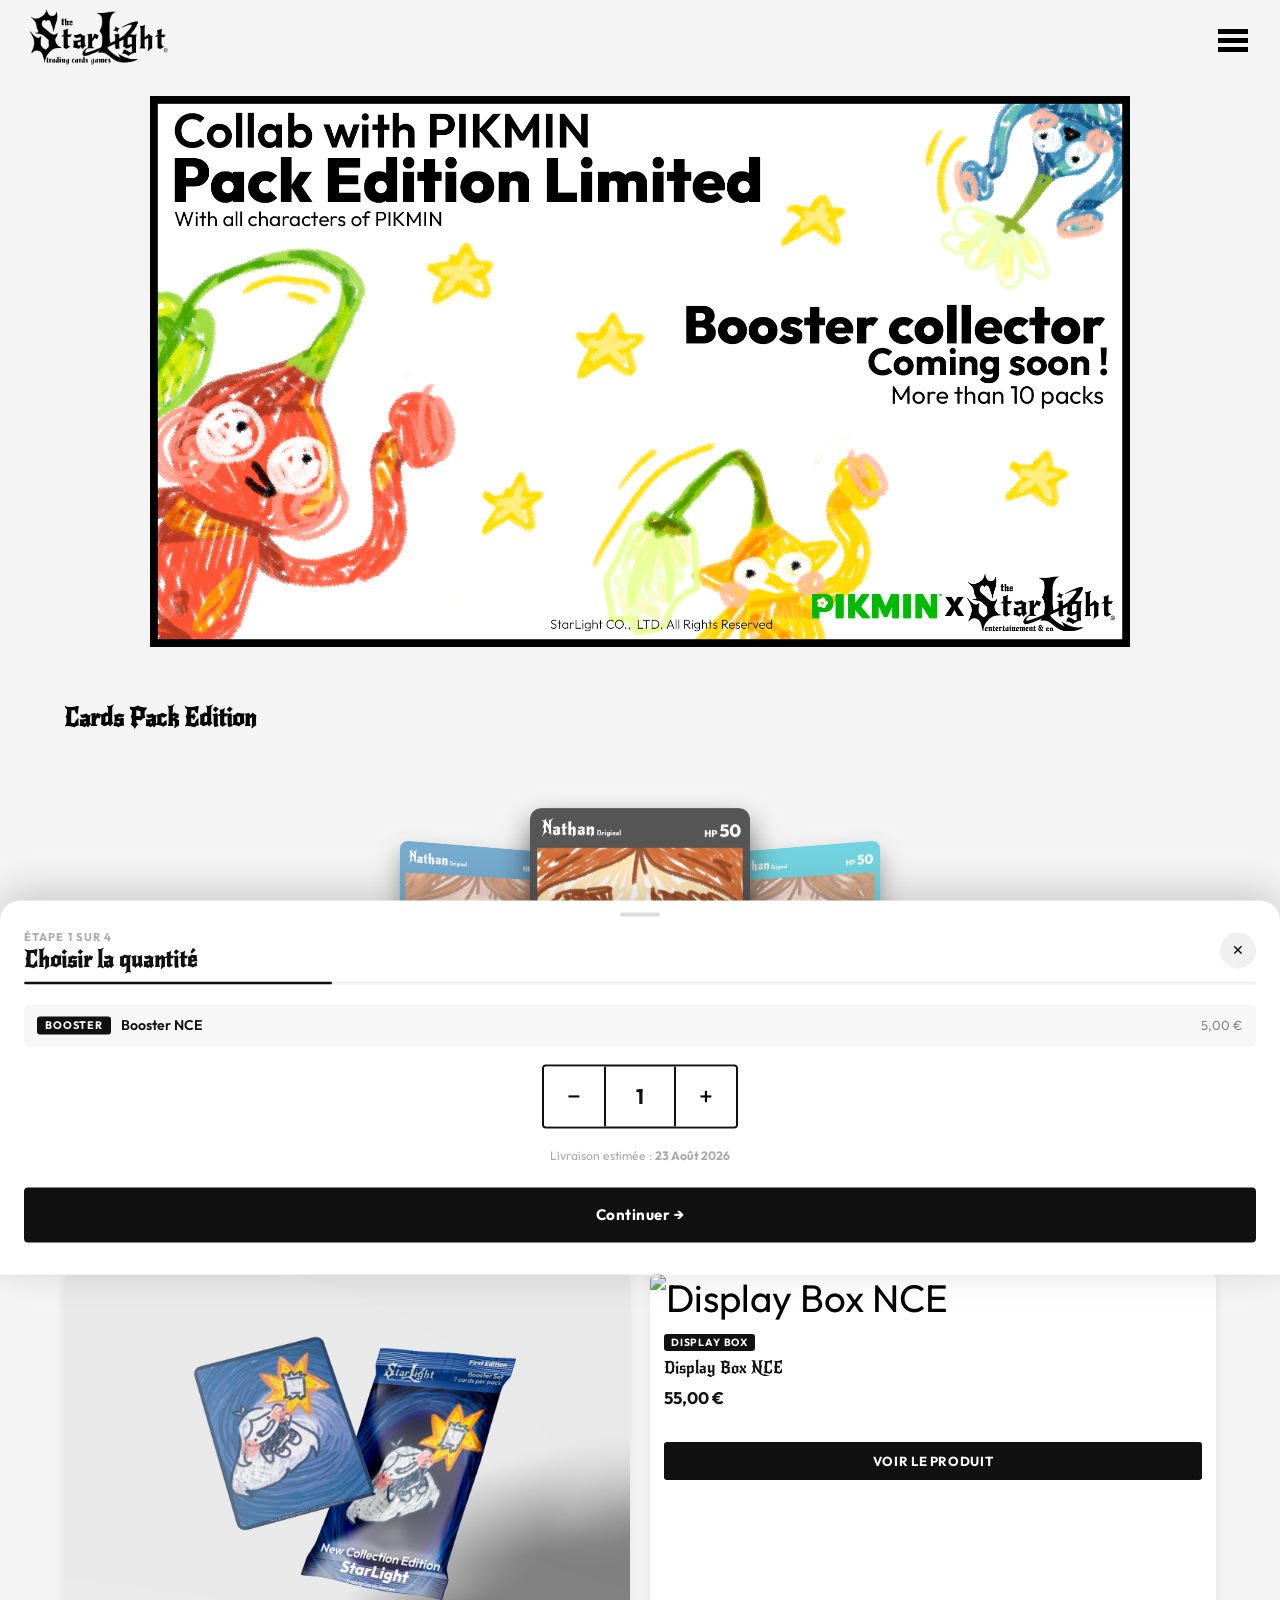
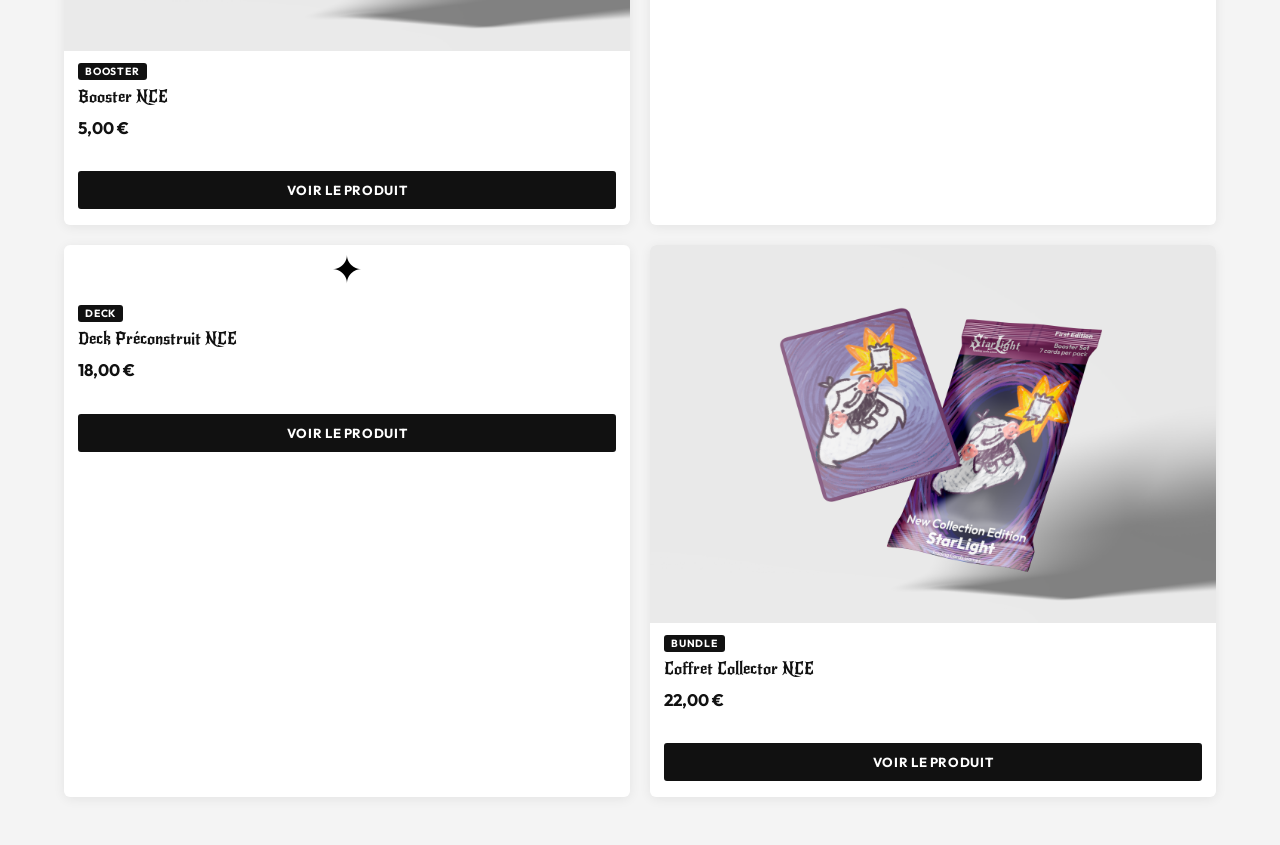
==== index.html @ 15edea46 "truc" ====
<!DOCTYPE html>
<html lang="fr">

<head>
	<meta charset="UTF-8">
	<meta name="viewport" content="width=device-width, initial-scale=1.0">
	<title>Cards Pack Edition</title>
	<link rel="stylesheet" href="index.css" />
	<script src="index.js" defer></script>
	<link rel="stylesheet" href="products.css" />


	<link rel="preconnect" href="https://fonts.googleapis.com">
	<link rel="preconnect" href="https://fonts.gstatic.com" crossorigin>
	<link href="https://fonts.googleapis.com/css2?family=New+Rocker&family=Outfit:wght@100..900&display=swap"
		rel="stylesheet">


</head>

<body>

	<header>

		<a href="index.html"><img class="logo" src="./img/star2.png" alt="StarLight logo" /></a>

		<div class="menu" id="menuBtn">
			<div></div>
			<div></div>
			<div></div>
		</div>

	</header>

	<!-- ========================= -->
	<!-- MENU OVERLAY -->
	<!-- ========================= -->

	<div class="menu-overlay" id="menuOverlay">
		<div class="menu-overlay-bg" id="menuOverlayBg"></div>
		<nav class="menu-nav">
			<ul>
				<li><a href="index.html">Accueil</a></li>
				<li><a href="products.html">Products</a></li>
				<li><a href="404.html">CardList</a></li>
			</ul>
		</nav>
	</div>


	<!-- ========================= -->
	<!-- CAROUSEL PUBLICITE -->
	<!-- ========================= -->

	<div class="ad-carousel-wrapper">
		<div class="ad-carousel">

			<div class="ad-track" id="adTrack">

				<div class="ad-slide">
					<img class="img_accueil" src="./img/PR-Vol-52.png" />
				</div>

				<div class="ad-slide">
					<img class="img_accueil" src="./img/PR-Vol-51.png" />
				</div>

				<div class="ad-slide">
					<img class="img_accueil" src="./img/PR-Vol-5.png" />
				</div>

			</div>

		</div>
	</div>


	<h2>Cards Pack Edition</h2>

	<!-- ========================= -->
	<!-- CAROUSEL CARTES -->
	<!-- ========================= -->


	<div class="cards-section">

		<div class="carousel" id="carousel">

			<div class="card left">
				<div class="card-inner">
					<div class="card-front"><img src="./cards/Rcarte2.png" /></div>
					<div class="card-back"><img src="./cards/Arriere.png" /></div>
				</div>
			</div>

			<div class="card center">
				<div class="card-inner">
					<div class="card-front"><img src="./cards/Ccarte1.png" /></div>
					<div class="card-back"><img src="./cards/Arriere.png" /></div>
				</div>
			</div>

			<div class="card right">
				<div class="card-inner">
					<div class="card-front"><img src="./cards/Pcarte3.png" /></div>
					<div class="card-back"><img src="./cards/Arriere.png" /></div>
				</div>
			</div>

		</div>

	</div>


	<!-- ======================================= -->
	<!-- LISTE DES PRODUITS                      -->
	<!-- ======================================= -->

	<div class="products-list" id="productsList">
		<div class="products-hero">
			<h2>Products</h2>
			<p>New Collection Edition — Set #1 · StarLight CO.</p>
		</div>

		<div class="products-grid">

			<div class="product-card" data-id="booster">
				<div class="pc-img"><img src="./img/mockupcards.png" alt="Booster NCE" /></div>
				<div class="pc-body">
					<span class="pc-tag">Booster</span>
					<p class="pc-name">Booster NCE</p>
					<p class="pc-price">5,00 €</p>
					<button class="pc-btn">Voir le produit</button>
				</div>
			</div>

			<div class="product-card" data-id="display">
				<div class="pc-img"><img src="./img/mockup.png" alt="Display Box NCE" /></div>
				<div class="pc-body">
					<span class="pc-tag">Display Box</span>
					<p class="pc-name">Display Box NCE</p>
					<p class="pc-price">55,00 €</p>
					<button class="pc-btn">Voir le produit</button>
				</div>
			</div>

			<div class="product-card" data-id="deck">
				<div class="pc-img">✦</div>
				<div class="pc-body">
					<span class="pc-tag">Deck</span>
					<p class="pc-name">Deck Préconstruit NCE</p>
					<p class="pc-price">18,00 €</p>
					<button class="pc-btn">Voir le produit</button>
				</div>
			</div>

			<div class="product-card" data-id="bundle">
				<div class="pc-img"><img src="./img/mockupcards2.png" alt="Bundle NCE" /></div>
				<div class="pc-body">
					<span class="pc-tag">Bundle</span>
					<p class="pc-name">Coffret Collector NCE</p>
					<p class="pc-price">22,00 €</p>
					<button class="pc-btn">Voir le produit</button>
				</div>
			</div>

		</div>
	</div>

	<!-- ======================================= -->
	<!-- PAGES PRODUIT DÉTAIL                    -->
	<!-- ======================================= -->

	<!-- BOOSTER -->
	<div class="product-detail" id="detail-booster">
		<button class="detail-back" onclick="showList()">← Tous les produits</button>
		<div class="detail-hero">
			<div class="detail-img-wrap">
				<div class="detail-img-main" id="main-img-booster"><img src="./img/mockupcards.png" alt="Booster NCE" />
				</div>
				<div class="detail-thumbs">
					<div class="detail-thumb active">✦</div>
					<div class="detail-thumb">✦</div>
					<div class="detail-thumb">✦</div>
				</div>
			</div>
			<div class="detail-info">
				<span class="detail-tag">Booster</span>
				<h1 class="detail-name">Booster NCE<br>New Collection Edition</h1>
				<p class="detail-edition">Set #1 · StarLight CO. · NCE – FR</p>
				<p class="detail-price">5,00 €</p>
				<p class="detail-date">📅 Sortie estimée : 23 Août 2026</p>
				<div class="detail-divider"></div>
				<p class="detail-section-title">Contenu du booster</p>
				<div class="detail-contents">
					<div class="detail-content-row"><span></span><span>7 cartes par booster</span></div>
					<div class="detail-content-row"><span></span><span>1 carte rare garantie</span></div>
					<div class="detail-content-row"><span></span><span>Chance d'obtenir une carte Gold</span></div>
					<div class="detail-content-row"><span></span><span>Emballage scellé officiel StarLight</span></div>
				</div>
				<div class="detail-divider"></div>
				<p class="detail-desc">
					Le booster New Collection Edition est le point d'entrée idéal dans l'univers StarLight.
					Chaque pack contient 7 cartes soigneusement sélectionnées, avec au minimum une carte rare garantie.
					Les cartes Gold et Prismatic restent rares et très recherchées des collectionneurs.
				</p>
				<div class="detail-cta">
					<button class="btn-detail-preorder" data-name="Booster NCE" data-tag="Booster"
						data-price="5.00">Précommander</button>
					<button class="btn-detail-wishlist">♡</button>
				</div>
				<p class="preorder-note" style="margin-top:12px;">Aucun débit immédiat — vous serez prélevé à la date de
					sortie.</p>
			</div>
		</div>
		<div class="detail-related">
			<h3>Vous aimerez aussi</h3>
			<div class="related-grid">
				<div class="related-card" data-id="display">
					<div class="related-card-img"><img src="./img/mockup.png" alt="Display Box NCE" /></div>
					<div class="related-card-body">
						<p class="related-card-name">Display Box NCE</p>
						<p class="related-card-price">55,00 €</p>
					</div>
				</div>
				<div class="related-card" data-id="deck">
					<div class="related-card-img">✦</div>
					<div class="related-card-body">
						<p class="related-card-name">Deck Préconstruit NCE</p>
						<p class="related-card-price">18,00 €</p>
					</div>
				</div>
				<div class="related-card" data-id="bundle">
					<div class="related-card-img"><img src="./img/mockupcards2.png" alt="Bundle NCE" /></div>
					<div class="related-card-body">
						<p class="related-card-name">Coffret Collector NCE</p>
						<p class="related-card-price">22,00 €</p>
					</div>
				</div>
			</div>
		</div>
	</div>

	<!-- DISPLAY BOX -->
	<div class="product-detail" id="detail-display">
		<button class="detail-back" onclick="showList()">← Tous les produits</button>
		<div class="detail-hero">
			<div class="detail-img-wrap">
				<div class="detail-img-main"><img src="./img/mockup.png" alt="Display Box NCE" /></div>
				<div class="detail-thumbs">
					<div class="detail-thumb active">✦</div>
					<div class="detail-thumb">✦</div>
					<div class="detail-thumb">✦</div>
				</div>
			</div>
			<div class="detail-info">
				<span class="detail-tag">Display Box</span>
				<h1 class="detail-name">Display Box NCE<br>New Collection Edition</h1>
				<p class="detail-edition">Set #1 · StarLight CO. · NCE – FR</p>
				<p class="detail-price">55,00 €</p>
				<p class="detail-date">📅 Sortie estimée : 23 Août 2026</p>
				<div class="detail-divider"></div>
				<p class="detail-section-title">Contenu de la display</p>
				<div class="detail-contents">
					<div class="detail-content-row"><span></span><span>12 boosters NCE</span></div>
					<div class="detail-content-row"><span></span><span>84 cartes au total</span></div>
					<div class="detail-content-row"><span></span><span>Au moins 12 cartes rares</span></div>
					<div class="detail-content-row"><span></span><span>Boîte collector réutilisable</span></div>
				</div>
				<div class="detail-divider"></div>
				<p class="detail-desc">
					La Display Box StarLight est la référence pour les joueurs sérieux et les collectionneurs.
					Elle regroupe 12 boosters scellés pour un maximum de chances d'obtenir des cartes rares,
					Prismatic et Gold de la New Collection Edition.
				</p>
				<div class="detail-cta">
					<button class="btn-detail-preorder" data-name="Display Box NCE" data-tag="Display Box"
						data-price="55.00">Précommander</button>
					<button class="btn-detail-wishlist">♡</button>
				</div>
				<p class="preorder-note" style="margin-top:12px;">Aucun débit immédiat — vous serez prélevé à la date de
					sortie.</p>
			</div>
		</div>
		<div class="detail-related">
			<h3>Vous aimerez aussi</h3>
			<div class="related-grid">
				<div class="related-card" data-id="booster">
					<div class="related-card-img"><img src="./img/mockupcards.png" alt="Booster NCE" /></div>
					<div class="related-card-body">
						<p class="related-card-name">Booster NCE</p>
						<p class="related-card-price">5,00 €</p>
					</div>
				</div>
				<div class="related-card" data-id="bundle">
					<div class="related-card-img"><img src="./img/mockupcards2.png" alt="Bundle NCE" /></div>
					<div class="related-card-body">
						<p class="related-card-name">Coffret Collector NCE</p>
						<p class="related-card-price">22,00 €</p>
					</div>
				</div>
				<div class="related-card" data-id="deck">
					<div class="related-card-img">✦</div>
					<div class="related-card-body">
						<p class="related-card-name">Deck Préconstruit NCE</p>
						<p class="related-card-price">18,00 €</p>
					</div>
				</div>
			</div>
		</div>
	</div>

	<!-- DECK -->
	<div class="product-detail" id="detail-deck">
		<button class="detail-back" onclick="showList()">← Tous les produits</button>
		<div class="detail-hero">
			<div class="detail-img-wrap">
				<div class="detail-img-main">✦</div>
				<div class="detail-thumbs">
					<div class="detail-thumb active">✦</div>
					<div class="detail-thumb">✦</div>
					<div class="detail-thumb">✦</div>
				</div>
			</div>
			<div class="detail-info">
				<span class="detail-tag">Deck</span>
				<h1 class="detail-name">Deck Préconstruit NCE<br>Starter Edition</h1>
				<p class="detail-edition">Set #1 · StarLight CO. · NCE – FR</p>
				<p class="detail-price">18,00 €</p>
				<p class="detail-date">📅 Sortie estimée : 23 Août 2026</p>
				<div class="detail-divider"></div>
				<p class="detail-section-title">Contenu du deck</p>
				<div class="detail-contents">
					<div class="detail-content-row"><span></span><span>40 cartes jouables</span></div>
					<div class="detail-content-row"><span></span><span>Livret de règles officiel</span></div>
					<div class="detail-content-row"><span></span><span>Prêt à jouer dès l'ouverture</span></div>
					<div class="detail-content-row"><span></span><span>Idéal pour débuter</span></div>
				</div>
				<div class="detail-divider"></div>
				<p class="detail-desc">
					Le Deck Préconstruit Starter Edition est conçu pour les nouveaux joueurs qui souhaitent
					découvrir le jeu StarLight sans se soucier de la construction de deck.
					Entièrement équilibré et prêt à jouer, il inclut un livret de règles complet.
				</p>
				<div class="detail-cta">
					<button class="btn-detail-preorder" data-name="Deck Préconstruit NCE" data-tag="Deck"
						data-price="18.00">Précommander</button>
					<button class="btn-detail-wishlist">♡</button>
				</div>
				<p class="preorder-note" style="margin-top:12px;">Aucun débit immédiat — vous serez prélevé à la date de
					sortie.</p>
			</div>
		</div>
		<div class="detail-related">
			<h3>Vous aimerez aussi</h3>
			<div class="related-grid">
				<div class="related-card" data-id="booster">
					<div class="related-card-img"><img src="./img/mockupcards.png" alt="Booster NCE" /></div>
					<div class="related-card-body">
						<p class="related-card-name">Booster NCE</p>
						<p class="related-card-price">5,00 €</p>
					</div>
				</div>
				<div class="related-card" data-id="display">
					<div class="related-card-img"><img src="./img/mockup.png" alt="Display Box NCE" /></div>
					<div class="related-card-body">
						<p class="related-card-name">Display Box NCE</p>
						<p class="related-card-price">55,00 €</p>
					</div>
				</div>
				<div class="related-card" data-id="bundle">
					<div class="related-card-img"><img src="./img/mockupcards2.png" alt="Bundle NCE" /></div>
					<div class="related-card-body">
						<p class="related-card-name">Coffret Collector NCE</p>
						<p class="related-card-price">22,00 €</p>
					</div>
				</div>
			</div>
		</div>
	</div>

	<!-- BUNDLE -->
	<div class="product-detail" id="detail-bundle">
		<button class="detail-back" onclick="showList()">← Tous les produits</button>
		<div class="detail-hero">
			<div class="detail-img-wrap">
				<div class="detail-img-main"><img src="./img/mockupcards2.png" alt="Bundle NCE" /></div>
				<div class="detail-thumbs">
					<div class="detail-thumb active">✦</div>
					<div class="detail-thumb">✦</div>
					<div class="detail-thumb">✦</div>
				</div>
			</div>
			<div class="detail-info">
				<span class="detail-tag">Bundle</span>
				<h1 class="detail-name">Coffret Collector NCE<br>Deluxe Edition</h1>
				<p class="detail-edition">Set #1 · StarLight CO. · NCE – FR</p>
				<p class="detail-price">22,00 €</p>
				<p class="detail-date">📅 Sortie estimée : 23 Août 2026</p>
				<div class="detail-divider"></div>
				<p class="detail-section-title">Contenu du coffret</p>
				<div class="detail-contents">
					<div class="detail-content-row"><span></span><span>3 boosters NCE</span></div>
					<div class="detail-content-row"><span></span><span>1 carte exclusive collector</span></div>
					<div class="detail-content-row"><span></span><span>Boîte collector numérotée</span></div>
					<div class="detail-content-row"><span></span><span>Édition limitée</span></div>
				</div>
				<div class="detail-divider"></div>
				<p class="detail-desc">
					Le Coffret Collector Deluxe Edition est une édition limitée incluant 3 boosters et une
					carte exclusive introuvable ailleurs. Chaque coffret est numéroté et livré dans un
					emballage premium. Idéal comme cadeau ou pour les collectionneurs passionnés.
				</p>
				<div class="detail-cta">
					<button class="btn-detail-preorder" data-name="Coffret Collector NCE" data-tag="Bundle"
						data-price="22.00">Précommander</button>
					<button class="btn-detail-wishlist">♡</button>
				</div>
				<p class="preorder-note" style="margin-top:12px;">Aucun débit immédiat — vous serez prélevé à la date de
					sortie.</p>
			</div>
		</div>
		<div class="detail-related">
			<h3>Vous aimerez aussi</h3>
			<div class="related-grid">
				<div class="related-card" data-id="booster">
					<div class="related-card-img"><img src="./img/mockupcards.png" alt="Booster NCE" /></div>
					<div class="related-card-body">
						<p class="related-card-name">Booster NCE</p>
						<p class="related-card-price">5,00 €</p>
					</div>
				</div>
				<div class="related-card" data-id="display">
					<div class="related-card-img"><img src="./img/mockup.png" alt="Display Box NCE" /></div>
					<div class="related-card-body">
						<p class="related-card-name">Display Box NCE</p>
						<p class="related-card-price">55,00 €</p>
					</div>
				</div>
				<div class="related-card" data-id="deck">
					<div class="related-card-img">✦</div>
					<div class="related-card-body">
						<p class="related-card-name">Deck Préconstruit NCE</p>
						<p class="related-card-price">18,00 €</p>
					</div>
				</div>
			</div>
		</div>
	</div>

	<!-- ======================================= -->
	<!-- PANNEAU PRÉCOMMANDE                     -->
	<!-- ======================================= -->

	<div class="preorder-overlay" id="preorderOverlay"></div>

	<div class="preorder-panel" id="preorderPanel">
		<div class="preorder-handle"></div>
		<div class="preorder-header">
			<div>
				<p class="preorder-step-label" id="stepLabel">Étape 1 sur 4</p>
				<h3 class="preorder-title" id="panelTitle">Choisir la quantité</h3>
			</div>
			<button class="preorder-close" id="preorderClose">✕</button>
		</div>
		<div class="preorder-progress">
			<div class="preorder-progress-bar" id="progressBar"></div>
		</div>

		<!-- STEP 1 -->
		<div class="preorder-step active" id="step1">
			<div class="preorder-product-recap">
				<span class="product-tag" id="recapTag">Booster</span>
				<span class="preorder-product-name" id="recapName">Booster NCE</span>
				<span class="preorder-unit-price" id="recapPrice">5,00 €</span>
			</div>
			<div class="qty-selector">
				<button class="qty-btn" id="qtyMinus">−</button>
				<span class="qty-value" id="qtyValue">1</span>
				<button class="qty-btn" id="qtyPlus">+</button>
			</div>
			<p class="preorder-note" style="text-align:center;">Livraison estimée : <strong>23 Août 2026</strong></p>
		</div>

		<!-- STEP 2 -->
		<div class="preorder-step" id="step2">
			<div class="preorder-summary-lines" id="summaryLines"></div>
			<div class="preorder-summary-total">
				<span>Total estimé</span>
				<span id="summaryTotal">—</span>
			</div>
			<p class="preorder-note">Prix définitif confirmé à la sortie du produit.</p>
		</div>

		<!-- STEP 3 -->
		<div class="preorder-step" id="step3">
			<div class="preorder-form">
				<div class="form-row">
					<input type="text" placeholder="Prénom" class="form-input" autocomplete="given-name" />
					<input type="text" placeholder="Nom" class="form-input" autocomplete="family-name" />
				</div>
				<input type="email" placeholder="Adresse e-mail" class="form-input full" autocomplete="email" />
				<input type="text" placeholder="Adresse" class="form-input full" autocomplete="street-address" />
				<div class="form-row">
					<input type="text" placeholder="Code postal" class="form-input" autocomplete="postal-code" />
					<input type="text" placeholder="Ville" class="form-input" autocomplete="address-level2" />
				</div>
				<input type="text" placeholder="Pays" class="form-input full" autocomplete="country-name" />
			</div>
		</div>

		<!-- STEP 4 -->
		<div class="preorder-step" id="step4">
			<div class="payment-options">
				<label class="payment-option">
					<input type="radio" name="payment" value="card" checked />
					<span class="payment-icon">💳</span>
					<span class="payment-label">
						Carte bancaire
						<small>Visa, Mastercard, CB</small>
					</span>
				</label>
				<label class="payment-option">
					<input type="radio" name="payment" value="paypal" />
					<span class="payment-icon">🅿</span>
					<span class="payment-label">
						PayPal
						<small>Paiement sécurisé via PayPal</small>
					</span>
				</label>
				<label class="payment-option">
					<input type="radio" name="payment" value="virement" />
					<span class="payment-icon">🏦</span>
					<span class="payment-label">
						Virement bancaire
						<small>Délai de traitement 2–3 jours</small>
					</span>
				</label>
			</div>
			<p class="preorder-note">Aucun débit immédiat — vous serez prélevé à la date de sortie du produit.</p>
		</div>

		<div class="preorder-footer">
			<button class="preorder-btn-back" id="btnBack">← Retour</button>
			<button class="preorder-btn-next" id="btnNext">Continuer →</button>
		</div>

	</div>
</body>

</html>
---- index.css ----
.outfit {
    font-family: "Outfit", sans-serif;
    font-optical-sizing: auto;
    font-weight: 400;
    font-style: normal;
}

.new-rocker-regular {
    font-family: "New Rocker", system-ui;
    font-weight: 400;
    font-style: normal;
}

body {
    margin: 0;
    font-family: "Outfit", sans-serif;
    background: #f4f4f4;
}

/* ========================= */
/* HEADER                    */
/* ========================= */

header {
    display: flex;
    justify-content: space-between;
    padding: 0 16px;
    align-items: center;
    position: sticky;
    top: 0;
    z-index: 100;
    background: #f4f4f4;
    box-sizing: border-box;
    width: 100%;
    height: 72px;
    min-height: 72px;
}

.logo {
    width: 120px;
    height: auto;
    flex-shrink: 0;
    display: block;
}

.menu {
    padding: 8px;
    cursor: pointer;
    flex-shrink: 0;
    display: flex;
    flex-direction: column;
    justify-content: center;
    gap: 0;
}

.menu div {
    width: 30px;
    height: 5px;
    background: black;
    margin: 2px 0;
}

@media (min-width: 600px) {
    .logo {
        width: 150px;
    }
    header {
        padding: 0 24px;
        height: 80px;
        min-height: 80px;
    }
}

/* ========================= */
/* MENU OVERLAY              */
/* ========================= */

.menu-overlay {
    display: none;
    position: fixed;
    inset: 0;
    z-index: 1000;
}

.menu-overlay.open {
    display: block;
}

.menu-overlay-bg {
    position: absolute;
    inset: 0;
    background: rgba(255, 255, 255, 0.2);
    backdrop-filter: blur(12px);
    -webkit-backdrop-filter: blur(12px);
}

.menu-nav {
    position: absolute;
    top: 50%;
    left: 50%;
    transform: translate(-50%, -50%);
    text-align: center;
    z-index: 1001;
}

.menu-nav ul {
    list-style: none;
    padding: 0;
    margin: 0;
}

.menu-nav ul li {
    margin: 24px;
    opacity: 0;
    transform: translateY(20px);
    animation: fadeInUp 0.4s ease forwards;
}

.menu-nav ul li:nth-child(1) { animation-delay: 0.05s; }
.menu-nav ul li:nth-child(2) { animation-delay: 0.1s; }
.menu-nav ul li:nth-child(3) { animation-delay: 0.15s; }
.menu-nav ul li:nth-child(4) { animation-delay: 0.2s; }

@keyframes fadeInUp {
    to { opacity: 1; transform: translateY(0); }
}

.menu-nav ul li a {
    text-decoration: none;
    font-family: "New Rocker", system-ui;
    font-size: 2.5rem;
    color: #111;
    letter-spacing: 0.05em;
    padding: 10px 0;
    transition: opacity 0.2s ease;
}

.menu-nav ul li a:hover {
    opacity: 0.5;
}

@media (max-width: 600px) {
    .menu-nav ul li a { font-size: 2rem; }
    .menu-nav ul li  { margin: 16px; }
}

/* ========================= */
/* CAROUSEL PUB              */
/* ========================= */

.ad-carousel-wrapper {
    display: flex;
    justify-content: center;
    padding: 8px 12px;
}

@media (min-width: 600px) {
    .ad-carousel-wrapper { padding: 10px 20px; }
}

.ad-carousel {
    width: 100%;
    max-width: 1000px;
    aspect-ratio: 16 / 9;
    overflow: hidden;
    position: relative;
}

.ad-track {
    display: flex;
    height: 100%;
    transition: transform 1.8s ease;
}

.ad-slide {
    min-width: 100%;
    height: 100%;
    padding: 0 10px;
    box-sizing: border-box;
}

.ad-slide img {
    width: 100%;
    height: 100%;
    object-fit: contain;
}

/* ========================= */
/* TITRES                    */
/* ========================= */

h2 {
    margin-left: 5%;
    margin-top: 40px;
    font-family: "New Rocker", system-ui;
}

@media (max-width: 600px) {
    h2 { font-size: 1.5rem; margin-top: 28px; }
}

/* ========================= */
/* CARD CAROUSEL             */
/* ========================= */

.cards-section {
    display: flex;
    flex-direction: column;
    align-items: center;
    padding: 0;
    margin-top: 20px;
    overflow: hidden;
}

.cards-description {
    display: none;
}

.carousel {
    position: relative;
    width: 100%;
    height: 52vw;
    max-height: 480px;
    min-height: 240px;
    perspective: 1200px;
    display: flex;
    justify-content: center;
}

.card {
    position: absolute;
    top: 50%;
    left: 50%;
    width: 28vw;
    max-width: 260px;
    min-width: 120px;
    transform-style: preserve-3d;
    transition: transform 0.7s ease, opacity 0.7s ease;
    cursor: pointer;
}

.card-inner {
    position: relative;
    width: 100%;
    transform-style: preserve-3d;
    transition: transform 0.6s ease;
}

.card-front,
.card-back {
    width: 100%;
    backface-visibility: hidden;
    -webkit-backface-visibility: hidden;
}

.card-front { display: block; }

.card-back {
    position: absolute;
    top: 0;
    left: 0;
    transform: rotateY(180deg);
}

.card-front img,
.card-back img {
    width: 100%;
    border-radius: 11px;
    box-shadow: 0 15px 30px rgba(0, 0, 0, 0.6);
}

.card.flipped .card-inner {
    transform: rotateY(180deg);
}

.left {
    transform: translate(-50%, -50%) translateX(-22vw) scale(0.72) rotateY(35deg);
    opacity: 0.55;
    z-index: 1;
}

.center {
    transform: translate(-50%, -50%) translateX(0) scale(1) rotateY(0deg);
    opacity: 1;
    z-index: 3;
}

.right {
    transform: translate(-50%, -50%) translateX(22vw) scale(0.72) rotateY(-35deg);
    opacity: 0.55;
    z-index: 1;
}

.cards-btn {
    position: absolute;
    top: 50%;
    transform: translateY(-50%);
    background: white;
    border: none;
    font-size: 25px;
    cursor: pointer;
    padding: 5px 12px;
    box-shadow: 0 2px 6px rgba(0, 0, 0, 0.2);
    z-index: 10;
}

.prev { left: 8px; }
.next { right: 8px; }

.carousel-hint {
    text-align: center;
    font-size: 0.72rem;
    color: #bbb;
    margin-top: 12px;
    letter-spacing: 0.05em;
}

@media (min-width: 700px) {
    .left  { transform: translate(-50%, -50%) translateX(-160px) scale(0.75) rotateY(35deg); }
    .right { transform: translate(-50%, -50%) translateX(160px)  scale(0.75) rotateY(-35deg); }
    .card  { width: 220px; }
    .carousel { height: 420px; max-height: 420px; }
}

/* ========================= */
/* DISPLAY                   */
/* ========================= */

.display {
    display: flex;
    align-items: center;
    gap: 40px;
    padding: 0 5%;
    margin-top: 20px;
}

.display-text { flex: 1; }
.display-text h3 { margin-top: 0; }
.display-text p { line-height: 1.7; color: #444; }

.display-image {
    flex: 1;
    display: flex;
    justify-content: center;
}

.display-image img {
    max-width: 100%;
    border-radius: 8px;
}

@media (max-width: 600px) {
    .display {
        flex-direction: column-reverse;
        gap: 20px;
        padding: 0 5%;
    }
    .display-image { width: 100%; }
    .display-image img { max-width: 80%; margin: 0 auto; display: block; }
    .display-text { width: 100%; }
}

/* ========================= */
/* PRODUCTS                  */
/* ========================= */

.products {
    width: 90%;
    margin: 0 auto 60px;
    display: grid;
    grid-template-columns: repeat(2, 1fr);
    gap: 24px;
}

.product {
    background: white;
    border-radius: 4px;
    overflow: hidden;
    display: flex;
    flex-direction: column;
    box-shadow: 0 2px 12px rgba(0,0,0,0.07);
    transition: transform 0.22s ease, box-shadow 0.22s ease;
}

.product:hover {
    transform: translateY(-4px);
    box-shadow: 0 10px 32px rgba(0,0,0,0.13);
}

.product-img {
    width: 100%;
    aspect-ratio: 3 / 2;
    background: #f0f2f5;
    display: flex;
    align-items: center;
    justify-content: center;
    overflow: hidden;
    position: relative;
}

.product-img img {
    width: 100%;
    height: 100%;
    object-fit: contain;
    padding: 12px;
    box-sizing: border-box;
    transition: transform 0.3s ease;
}

.product:hover .product-img img {
    transform: scale(1.04);
}

.product-img-placeholder {
    font-size: 2.8rem;
    color: #ccc;
}

.product-body {
    padding: 14px 16px 18px;
    display: flex;
    flex-direction: column;
    flex: 1;
    gap: 6px;
}

.product-tag {
    display: inline-block;
    font-size: 0.68rem;
    font-weight: 700;
    letter-spacing: 0.08em;
    text-transform: uppercase;
    padding: 2px 8px;
    border-radius: 3px;
    background: #111;
    color: #fff;
    align-self: flex-start;
}

.product-name {
    font-family: "New Rocker", system-ui;
    font-size: 1.05rem;
    color: #111;
    margin: 2px 0 0;
    line-height: 1.3;
}

.product-edition {
    font-size: 0.78rem;
    color: #888;
    font-style: italic;
}

.product-details {
    margin-top: 4px;
    font-size: 0.82rem;
    color: #555;
    line-height: 1.6;
    border-top: 1px solid #f0f0f0;
    padding-top: 8px;
}

.product-details span { display: block; }
.product-details strong { color: #111; }

.product-footer {
    margin-top: auto;
    padding-top: 14px;
    display: flex;
    align-items: center;
    justify-content: space-between;
    gap: 10px;
}

.product-date { font-size: 0.78rem; color: #888; }

.btn-preorder {
    display: inline-block;
    padding: 8px 18px;
    background: #111;
    color: #fff;
    font-family: "Outfit", sans-serif;
    font-weight: 700;
    font-size: 0.78rem;
    letter-spacing: 0.06em;
    text-transform: uppercase;
    text-decoration: none;
    border: 2px solid #111;
    border-radius: 3px;
    cursor: pointer;
    transition: background 0.18s, color 0.18s;
    white-space: nowrap;
}

.btn-preorder:hover { background: transparent; color: #111; }

@media (max-width: 600px) {
    .products { grid-template-columns: 1fr; width: 92%; gap: 16px; }
    .product-name { font-size: 1rem; }
    .product-footer { flex-direction: column; align-items: flex-start; gap: 10px; }
    .btn-preorder { width: 100%; text-align: center; padding: 10px; box-sizing: border-box; }
}

/* ========================= */
/* PANNEAU PRÉCOMMANDE       */
/* ========================= */

.preorder-overlay {
    display: none;
    position: fixed;
    inset: 0;
    background: rgba(0,0,0,0.45);
    z-index: 500;
    backdrop-filter: blur(3px);
    -webkit-backdrop-filter: blur(3px);
}
.preorder-overlay.open { display: block; }

.preorder-panel {
    position: fixed;
    bottom: 0;
    left: 0;
    right: 0;
    z-index: 600;
    background: #fff;
    border-radius: 16px 16px 0 0;
    padding: 0 16px 28px;
    box-shadow: 0 -8px 40px rgba(0,0,0,0.18);
    transform: translateY(100%);
    transition: transform 0.42s cubic-bezier(0.32, 0.72, 0, 1);
    max-height: 88vh;
    overflow-y: auto;
    overflow-x: hidden;
    box-sizing: border-box;
    width: 100%;
    max-width: 100vw;
}
@media (min-width: 600px) {
    .preorder-panel { padding: 0 24px 32px; max-height: 92vh; border-radius: 20px 20px 0 0; }
}
.preorder-panel.open { transform: translateY(0); }

.preorder-handle {
    width: 40px; height: 4px;
    background: #ddd; border-radius: 2px;
    margin: 12px auto 0;
}

.preorder-header {
    display: flex;
    justify-content: space-between;
    align-items: flex-start;
    padding: 14px 0 8px;
}

.preorder-step-label {
    margin: 0 0 3px;
    font-size: 0.7rem; font-weight: 700;
    letter-spacing: 0.1em; text-transform: uppercase; color: #aaa;
}

.preorder-title {
    margin: 0;
    font-family: "New Rocker", system-ui;
    font-size: 1.2rem; color: #111;
}
@media (min-width: 600px) { .preorder-title { font-size: 1.35rem; } }

.preorder-close {
    background: #f0f0f0; border: none;
    width: 36px; height: 36px; border-radius: 50%;
    font-size: 14px; cursor: pointer; flex-shrink: 0;
    display: flex; align-items: center; justify-content: center;
    transition: background 0.15s;
}
.preorder-close:hover { background: #e0e0e0; }

.preorder-progress {
    height: 3px; background: #f0f0f0;
    border-radius: 2px; margin-bottom: 20px; overflow: hidden;
}
.preorder-progress-bar {
    height: 100%; background: #111;
    border-radius: 2px; transition: width 0.4s ease; width: 25%;
}

.preorder-step { display: none; }
.preorder-step.active { display: block; }

.preorder-product-recap {
    display: flex; align-items: center; gap: 10px;
    margin-bottom: 18px; padding: 12px 13px;
    background: #f7f7f7; border-radius: 6px;
}
.preorder-product-name { font-weight: 600; font-size: 0.88rem; color: #111; min-width: 0; flex: 1; }
.preorder-unit-price   { font-size: 0.82rem; color: #888; white-space: nowrap; }

.qty-selector {
    display: flex; align-items: center; justify-content: center;
    margin: 0 auto 18px; width: fit-content; max-width: 100%;
    border: 2px solid #111; border-radius: 4px; overflow: hidden;
}
.qty-btn {
    width: 60px; height: 60px; background: #fff; border: none;
    font-size: 1.6rem; cursor: pointer; font-family: "Outfit", sans-serif;
    transition: background 0.15s;
}
.qty-btn:active { background: #f0f0f0; }
.qty-value {
    width: 68px; text-align: center; font-size: 1.3rem;
    font-weight: 700; color: #111;
    border-left: 2px solid #111; border-right: 2px solid #111;
    line-height: 60px;
}

.preorder-summary-lines { display: flex; flex-direction: column; gap: 0; }
.summary-line {
    display: flex; justify-content: space-between;
    font-size: 0.9rem; color: #555;
    padding: 12px 0; border-bottom: 1px solid #f0f0f0;
}
.preorder-summary-total {
    display: flex; justify-content: space-between;
    font-weight: 800; font-size: 1.05rem; color: #111;
    padding: 14px 0 10px; border-top: 2px solid #111; margin-top: 4px;
}

.preorder-form { display: flex; flex-direction: column; gap: 10px; }
.form-row { display: flex; flex-direction: column; gap: 10px; }
@media (min-width: 480px) { .form-row { flex-direction: row; } }

.form-input {
    flex: 1; padding: 14px 13px;
    border: 2px solid #e0e0e0; border-radius: 4px;
    font-family: "Outfit", sans-serif; font-size: 1rem;
    outline: none; transition: border-color 0.18s;
    box-sizing: border-box; min-width: 0;
    background: #fff; -webkit-appearance: none;
}
.form-input.full { width: 100%; }
.form-input:focus { border-color: #111; }

.payment-options { display: flex; flex-direction: column; gap: 10px; margin-bottom: 16px; }
.payment-option {
    display: flex; align-items: center; gap: 14px;
    padding: 16px 14px; border: 2px solid #e0e0e0;
    border-radius: 6px; cursor: pointer;
    font-size: 0.92rem; font-weight: 600;
    transition: border-color 0.18s, background 0.18s;
}
.payment-option:has(input:checked) { border-color: #111; background: #f7f7f7; }
.payment-option input { display: none; }
.payment-icon { font-size: 1.5rem; flex-shrink: 0; }
.payment-label { flex: 1; }
.payment-label small { display: block; font-size: 0.72rem; font-weight: 400; color: #999; margin-top: 2px; }

.preorder-note { font-size: 0.76rem; color: #aaa; line-height: 1.6; margin: 10px 0 0; }

.preorder-footer { display: flex; gap: 10px; margin-top: 22px; }

.preorder-btn-back {
    padding: 16px 18px; background: transparent;
    border: 2px solid #ddd; border-radius: 4px;
    font-family: "Outfit", sans-serif; font-size: 0.88rem;
    font-weight: 600; cursor: pointer; color: #888;
    transition: border-color 0.18s, color 0.18s; white-space: nowrap;
}
.preorder-btn-back:hover { border-color: #111; color: #111; }

.preorder-btn-next {
    flex: 1; min-width: 0; padding: 16px 14px;
    background: #111; color: #fff;
    border: 2px solid #111; border-radius: 4px;
    font-family: "Outfit", sans-serif; font-size: 0.95rem;
    font-weight: 700; letter-spacing: 0.03em; cursor: pointer;
    transition: background 0.18s, color 0.18s;
    white-space: nowrap; overflow: hidden; text-overflow: ellipsis;
}
@media (min-width: 600px) { .preorder-btn-next:hover { background: transparent; color: #111; } }
.preorder-btn-next.success { background: #2a9d5c; border-color: #2a9d5c; color: #fff; }
---- products.css ----
/* ======================================= */
    /* PRODUCTS PAGE — MOBILE FIRST            */
    /* ======================================= */
 
    .products-hero {
        padding: 20px 5% 0;
    }
    .products-hero h2 {
        margin: 0 0 4px;
        font-size: 1.6rem;
    }
    .products-hero p {
        margin: 0 0 20px;
        color: #888;
        font-size: 0.88rem;
    }
 
    /* GRID — 1 colonne mobile, 2 desktop */
    .products-grid {
        display: grid;
        grid-template-columns: 1fr;
        gap: 16px;
        padding: 0 5% 40px;
    }
    @media (min-width: 600px) {
        .products-grid {
            grid-template-columns: repeat(2, 1fr);
            gap: 20px;
            padding: 0 5% 48px;
        }
        .products-hero h2 { font-size: 2rem; }
        .products-hero p  { font-size: 0.9rem; }
    }
 
    .product-card {
        background: #fff;
        border-radius: 6px;
        overflow: hidden;
        box-shadow: 0 2px 12px rgba(0,0,0,0.07);
        cursor: pointer;
        transition: transform 0.22s ease, box-shadow 0.22s ease;
        display: flex;
        flex-direction: column;
    }
    @media (min-width: 600px) {
        .product-card:hover {
            transform: translateY(-4px);
            box-shadow: 0 10px 32px rgba(0,0,0,0.13);
        }
    }
 
    .pc-img {
        width: 100%;
        display: flex;
        align-items: center;
        justify-content: center;
        font-size: 2.4rem;
    }
    .pc-img img { width: 100%; height: 100%; object-fit: cover; }
 
    .pc-body {
        padding: 12px 14px 16px;
        display: flex;
        flex-direction: column;
        flex: 1;
        gap: 5px;
    }
    .pc-tag {
        display: inline-block;
        font-size: 0.65rem;
        font-weight: 700;
        letter-spacing: 0.08em;
        text-transform: uppercase;
        padding: 2px 7px;
        border-radius: 3px;
        background: #111;
        color: #fff;
        align-self: flex-start;
    }
    .pc-name {
        font-family: "New Rocker", system-ui;
        font-size: 1rem;
        color: #111;
        margin: 2px 0 0;
        line-height: 1.3;
    }
    .pc-price {
        font-weight: 700;
        font-size: 1.05rem;
        color: #111;
        margin-top: 4px;
    }
    .pc-btn {
        margin-top: 12px;
        padding: 12px;
        background: #111;
        color: #fff;
        border: 2px solid #111;
        border-radius: 3px;
        font-family: "Outfit", sans-serif;
        font-size: 0.82rem;
        font-weight: 700;
        letter-spacing: 0.05em;
        text-transform: uppercase;
        cursor: pointer;
        transition: background 0.18s, color 0.18s;
        text-align: center;
        width: 100%;
        box-sizing: border-box;
    }
    @media (min-width: 600px) {
        .pc-btn { padding: 9px; }
        .pc-btn:hover { background: transparent; color: #111; }
    }
 
    /* ======================================= */
    /* PAGE PRODUIT DÉTAIL — MOBILE FIRST      */
    /* ======================================= */
 
    .product-detail {
        display: none;
        padding-bottom: 80px;
    }
    .product-detail.active { display: block; }
    .products-list { display: block; }
    .products-list.hidden { display: none; }
 
    .detail-back {
        display: inline-flex;
        align-items: center;
        gap: 6px;
        margin: 16px 5% 0;
        font-size: 0.82rem;
        font-weight: 600;
        color: #888;
        cursor: pointer;
        background: none;
        border: none;
        font-family: "Outfit", sans-serif;
        padding: 0;
        transition: color 0.15s;
    }
    .detail-back:hover { color: #111; }
 
    /* Hero : colonne sur mobile, ligne sur desktop */
    .detail-hero {
        display: flex;
        flex-direction: column;
        gap: 20px;
        padding: 16px 5% 0;
    }
    @media (min-width: 768px) {
        .detail-hero {
            flex-direction: row;
            gap: 40px;
            padding: 24px 5% 0;
            align-items: flex-start;
        }
    }
 
    .detail-img-wrap {
        width: 100%;
    }
    @media (min-width: 768px) {
        .detail-img-wrap {
            flex: 0 0 340px;
            max-width: 340px;
        }
    }
 
    .detail-img-main {
        width: 100%;
        aspect-ratio: 4/3;
        background: #e8e8e8;
        border-radius: 6px;
        overflow: hidden;
        display: flex;
        align-items: center;
        justify-content: center;
        font-size: 3.5rem;
        color: #ccc;
        margin-bottom: 10px;
    }
    .detail-img-main img { width: 100%; height: 100%; object-fit: cover; }
 
    .detail-thumbs {
        display: flex;
        gap: 8px;
    }
    .detail-thumb {
        width: 56px;
        height: 56px;
        border-radius: 4px;
        background: #e0e0e0;
        border: 2px solid transparent;
        cursor: pointer;
        overflow: hidden;
        display: flex;
        align-items: center;
        justify-content: center;
        font-size: 1.1rem;
        color: #bbb;
        transition: border-color 0.15s;
        flex-shrink: 0;
    }
    .detail-thumb.active { border-color: #111; }
    .detail-thumb img { width: 100%; height: 100%; object-fit: cover; }
 
    .detail-info {
        width: 100%;
        min-width: 0;
    }
    @media (min-width: 768px) {
        .detail-info { flex: 1; }
    }
 
    .detail-tag {
        display: inline-block;
        font-size: 0.68rem;
        font-weight: 700;
        letter-spacing: 0.08em;
        text-transform: uppercase;
        padding: 2px 8px;
        border-radius: 3px;
        background: #111;
        color: #fff;
        margin-bottom: 10px;
    }
    .detail-name {
        font-family: "New Rocker", system-ui;
        font-size: 1.5rem;
        color: #111;
        margin: 0 0 4px;
        line-height: 1.2;
    }
    @media (min-width: 600px) {
        .detail-name { font-size: 1.9rem; }
    }
    .detail-edition {
        font-size: 0.82rem;
        color: #999;
        margin: 0 0 14px;
        font-style: italic;
    }
    .detail-price {
        font-size: 1.4rem;
        font-weight: 800;
        color: #111;
        margin: 0 0 6px;
    }
    @media (min-width: 600px) {
        .detail-price { font-size: 1.6rem; }
    }
    .detail-date {
        font-size: 0.8rem;
        color: #aaa;
        margin: 0 0 16px;
    }
    .detail-divider {
        height: 1px;
        background: #f0f0f0;
        margin: 14px 0;
    }
    .detail-section-title {
        font-size: 0.72rem;
        font-weight: 700;
        letter-spacing: 0.1em;
        text-transform: uppercase;
        color: #aaa;
        margin: 0 0 10px;
    }
    .detail-contents {
        display: flex;
        flex-direction: column;
        gap: 7px;
        margin-bottom: 14px;
    }
    .detail-content-row {
        display: flex;
        align-items: center;
        gap: 10px;
        font-size: 0.9rem;
        color: #444;
    }
    .detail-content-row span:first-child {
        width: 6px;
        height: 6px;
        background: #111;
        border-radius: 50%;
        flex-shrink: 0;
    }
    .detail-desc {
        font-size: 0.9rem;
        color: #555;
        line-height: 1.7;
        margin: 0 0 20px;
    }
    .detail-cta {
        display: flex;
        gap: 10px;
        align-items: center;
    }
    .btn-detail-preorder {
        flex: 1;
        padding: 16px 20px;
        background: #111;
        color: #fff;
        border: 2px solid #111;
        border-radius: 4px;
        font-family: "Outfit", sans-serif;
        font-size: 0.95rem;
        font-weight: 700;
        letter-spacing: 0.05em;
        text-transform: uppercase;
        cursor: pointer;
        transition: background 0.18s, color 0.18s;
        text-align: center;
    }
    @media (min-width: 600px) {
        .btn-detail-preorder:hover { background: transparent; color: #111; }
    }
    .btn-detail-wishlist {
        width: 54px;
        height: 54px;
        border: 2px solid #e0e0e0;
        border-radius: 4px;
        background: #fff;
        font-size: 1.3rem;
        cursor: pointer;
        display: flex;
        align-items: center;
        justify-content: center;
        transition: border-color 0.18s;
        flex-shrink: 0;
    }
    .btn-detail-wishlist:hover { border-color: #111; }
 
    /* RELATED */
    .detail-related {
        padding: 24px 5% 0;
    }
    .detail-related h3 {
        font-family: "New Rocker", system-ui;
        font-size: 1.2rem;
        margin: 0 0 14px;
    }
    .related-grid {
        display: flex;
        gap: 12px;
        overflow-x: auto;
        padding-bottom: 8px;
        scrollbar-width: none;
        -webkit-overflow-scrolling: touch;
    }
    .related-grid::-webkit-scrollbar { display: none; }
    .related-card {
        flex: 0 0 130px;
        background: #fff;
        border-radius: 6px;
        overflow: hidden;
        cursor: pointer;
        box-shadow: 0 2px 8px rgba(0,0,0,0.07);
        transition: transform 0.2s;
    }
    @media (min-width: 600px) {
        .related-card { flex: 0 0 150px; }
        .related-card:hover { transform: translateY(-3px); }
    }
    .related-card-img {
        width: 100%;
        display: flex;
        align-items: center;
        justify-content: center;
        font-size: 1.5rem;
        overflow: hidden;
    }
    .related-card-img img {
        width: 100%;
        height: 100%;
        object-fit: contain;
        padding: 6px;
        box-sizing: border-box;
    }
    .related-card-body { padding: 8px 10px 12px; }
    .related-card-name {
        font-family: "New Rocker", system-ui;
        font-size: 0.8rem;
        color: #111;
        margin: 0 0 2px;
    }
    .related-card-price {
        font-size: 0.78rem;
        font-weight: 700;
        color: #444;
    }
 
    /* ======================================= */
    /* PANNEAU PRÉCOMMANDE — MOBILE FIRST      */
    /* ======================================= */
 
    .preorder-overlay {
        display: none;
        position: fixed;
        inset: 0;
        background: rgba(0,0,0,0.45);
        z-index: 500;
        backdrop-filter: blur(3px);
        -webkit-backdrop-filter: blur(3px);
    }
    .preorder-overlay.open { display: block; }
 
    .preorder-panel {
        position: fixed;
        bottom: 0;
        left: 0;
        right: 0;
        z-index: 600;
        background: #fff;
        border-radius: 16px 16px 0 0;
        padding: 0 16px 28px;
        box-shadow: 0 -8px 40px rgba(0,0,0,0.18);
        transform: translateY(100%);
        transition: transform 0.42s cubic-bezier(0.32, 0.72, 0, 1);
        max-height: 88vh;
        overflow-y: auto;
        overflow-x: hidden;
        box-sizing: border-box;
        width: 100%;
        max-width: 100vw;
    }
    @media (min-width: 600px) {
        .preorder-panel {
            padding: 0 24px 32px;
            max-height: 92vh;
            border-radius: 20px 20px 0 0;
        }
    }
    .preorder-panel.open { transform: translateY(0); }
 
    .preorder-handle {
        width: 40px;
        height: 4px;
        background: #ddd;
        border-radius: 2px;
        margin: 12px auto 0;
    }
    .preorder-header {
        display: flex;
        justify-content: space-between;
        align-items: flex-start;
        padding: 14px 0 8px;
    }
    .preorder-step-label {
        margin: 0 0 3px;
        font-size: 0.7rem;
        font-weight: 700;
        letter-spacing: 0.1em;
        text-transform: uppercase;
        color: #aaa;
    }
    .preorder-title {
        margin: 0;
        font-family: "New Rocker", system-ui;
        font-size: 1.2rem;
        color: #111;
    }
    @media (min-width: 600px) {
        .preorder-title { font-size: 1.35rem; }
    }
    .preorder-close {
        background: #f0f0f0;
        border: none;
        width: 36px;
        height: 36px;
        border-radius: 50%;
        font-size: 14px;
        cursor: pointer;
        flex-shrink: 0;
        margin-top: 2px;
        display: flex;
        align-items: center;
        justify-content: center;
        transition: background 0.15s;
    }
    .preorder-close:hover { background: #e0e0e0; }
 
    .preorder-progress {
        height: 3px;
        background: #f0f0f0;
        border-radius: 2px;
        margin-bottom: 20px;
        overflow: hidden;
    }
    .preorder-progress-bar {
        height: 100%;
        background: #111;
        border-radius: 2px;
        transition: width 0.4s ease;
        width: 25%;
    }
 
    .preorder-step { display: none; }
    .preorder-step.active { display: block; }
 
    /* STEP 1 */
    .preorder-product-recap {
        display: flex;
        align-items: center;
        gap: 10px;
        margin-bottom: 18px;
        padding: 12px 13px;
        background: #f7f7f7;
        border-radius: 6px;
    }
    .preorder-product-name {
        font-weight: 600;
        font-size: 0.88rem;
        color: #111;
        min-width: 0;
        flex: 1;
    }
    .preorder-unit-price {
        font-size: 0.82rem;
        color: #888;
        white-space: nowrap;
    }
 
    .qty-selector {
        display: flex;
        align-items: center;
        justify-content: center;
        margin: 0 auto 18px;
        width: fit-content;
        max-width: 100%;
        border: 2px solid #111;
        border-radius: 4px;
        overflow: hidden;
    }
    .qty-btn {
        width: 60px;
        height: 60px;
        background: #fff;
        border: none;
        font-size: 1.6rem;
        cursor: pointer;
        transition: background 0.15s;
        font-family: "Outfit", sans-serif;
    }
    .qty-btn:active { background: #f0f0f0; }
    .qty-value {
        width: 68px;
        text-align: center;
        font-size: 1.3rem;
        font-weight: 700;
        color: #111;
        border-left: 2px solid #111;
        border-right: 2px solid #111;
        line-height: 60px;
    }
 
    /* STEP 2 */
    .preorder-summary-lines {
        display: flex;
        flex-direction: column;
        gap: 0;
    }
    .summary-line {
        display: flex;
        justify-content: space-between;
        font-size: 0.9rem;
        color: #555;
        padding: 12px 0;
        border-bottom: 1px solid #f0f0f0;
    }
    .preorder-summary-total {
        display: flex;
        justify-content: space-between;
        font-weight: 800;
        font-size: 1.05rem;
        color: #111;
        padding: 14px 0 10px;
        border-top: 2px solid #111;
        margin-top: 4px;
    }
 
    /* STEP 3 */
    .preorder-form {
        display: flex;
        flex-direction: column;
        gap: 10px;
    }
    /* Champs côte à côte seulement sur desktop */
    .form-row {
        display: flex;
        flex-direction: column;
        gap: 10px;
    }
    @media (min-width: 480px) {
        .form-row { flex-direction: row; }
    }
    .form-input {
        flex: 1;
        padding: 14px 13px;
        border: 2px solid #e0e0e0;
        border-radius: 4px;
        font-family: "Outfit", sans-serif;
        font-size: 1rem;
        outline: none;
        transition: border-color 0.18s;
        box-sizing: border-box;
        min-width: 0;
        background: #fff;
        -webkit-appearance: none;
    }
    .form-input.full { width: 100%; }
    .form-input:focus { border-color: #111; }
 
    /* STEP 4 */
    .payment-options {
        display: flex;
        flex-direction: column;
        gap: 10px;
        margin-bottom: 16px;
    }
    .payment-option {
        display: flex;
        align-items: center;
        gap: 14px;
        padding: 16px 14px;
        border: 2px solid #e0e0e0;
        border-radius: 6px;
        cursor: pointer;
        font-size: 0.92rem;
        font-weight: 600;
        transition: border-color 0.18s, background 0.18s;
    }
    .payment-option:has(input:checked) {
        border-color: #111;
        background: #f7f7f7;
    }
    .payment-option input { display: none; }
    .payment-icon { font-size: 1.5rem; flex-shrink: 0; }
    .payment-label { flex: 1; }
    .payment-label small {
        display: block;
        font-size: 0.72rem;
        font-weight: 400;
        color: #999;
        margin-top: 2px;
    }
 
    /* NOTE */
    .preorder-note {
        font-size: 0.76rem;
        color: #aaa;
        line-height: 1.6;
        margin: 10px 0 0;
    }
 
    /* FOOTER */
    .preorder-footer {
        display: flex;
        gap: 10px;
        margin-top: 22px;
    }
    .preorder-btn-back {
        padding: 16px 18px;
        background: transparent;
        border: 2px solid #ddd;
        border-radius: 4px;
        font-family: "Outfit", sans-serif;
        font-size: 0.88rem;
        font-weight: 600;
        cursor: pointer;
        color: #888;
        transition: border-color 0.18s, color 0.18s;
        white-space: nowrap;
    }
    .preorder-btn-back:hover { border-color: #111; color: #111; }
    .preorder-btn-next {
        flex: 1;
        min-width: 0;
        padding: 16px 14px;
        background: #111;
        color: #fff;
        border: 2px solid #111;
        border-radius: 4px;
        font-family: "Outfit", sans-serif;
        font-size: 0.95rem;
        font-weight: 700;
        letter-spacing: 0.03em;
        cursor: pointer;
        transition: background 0.18s, color 0.18s;
        white-space: nowrap;
        overflow: hidden;
        text-overflow: ellipsis;
    }
    @media (min-width: 600px) {
        .preorder-btn-next:hover { background: transparent; color: #111; }
    }
    .preorder-btn-next.success {
        background: #2a9d5c;
        border-color: #2a9d5c;
        color: #fff;
    }
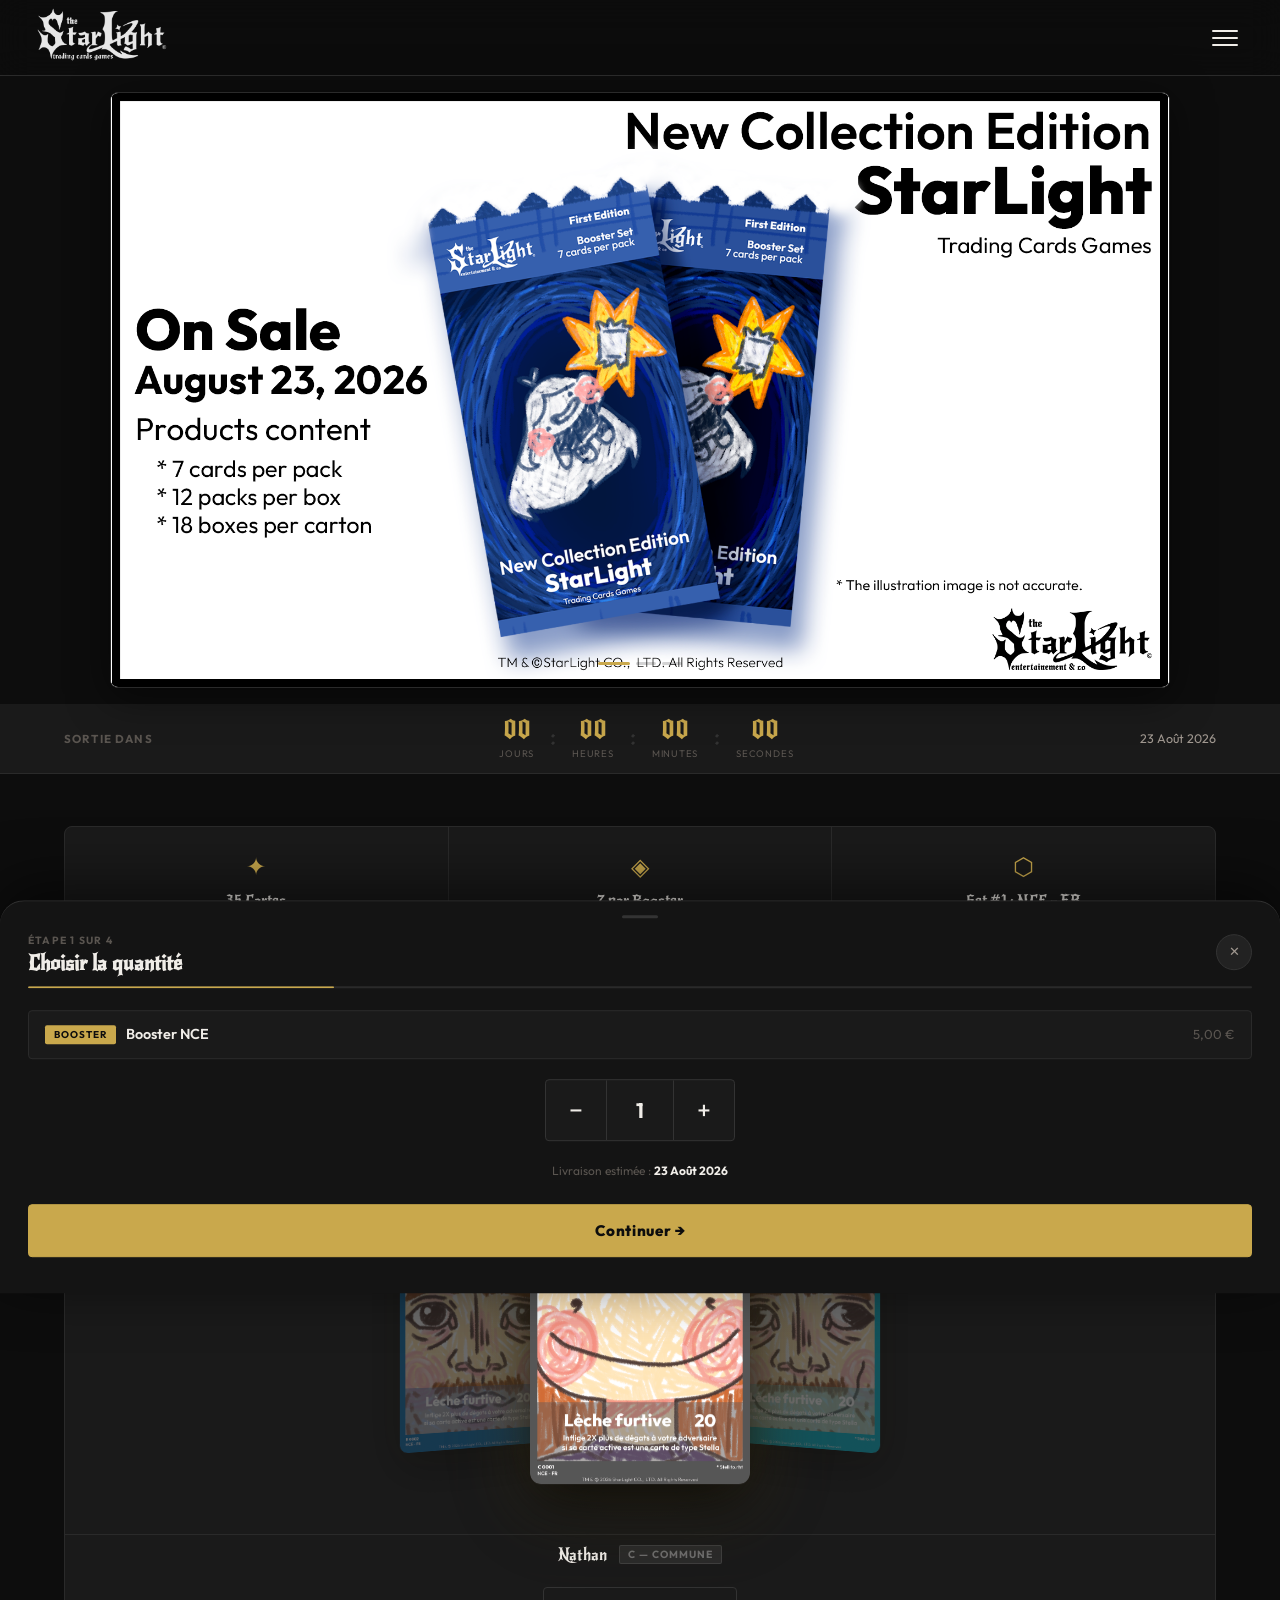
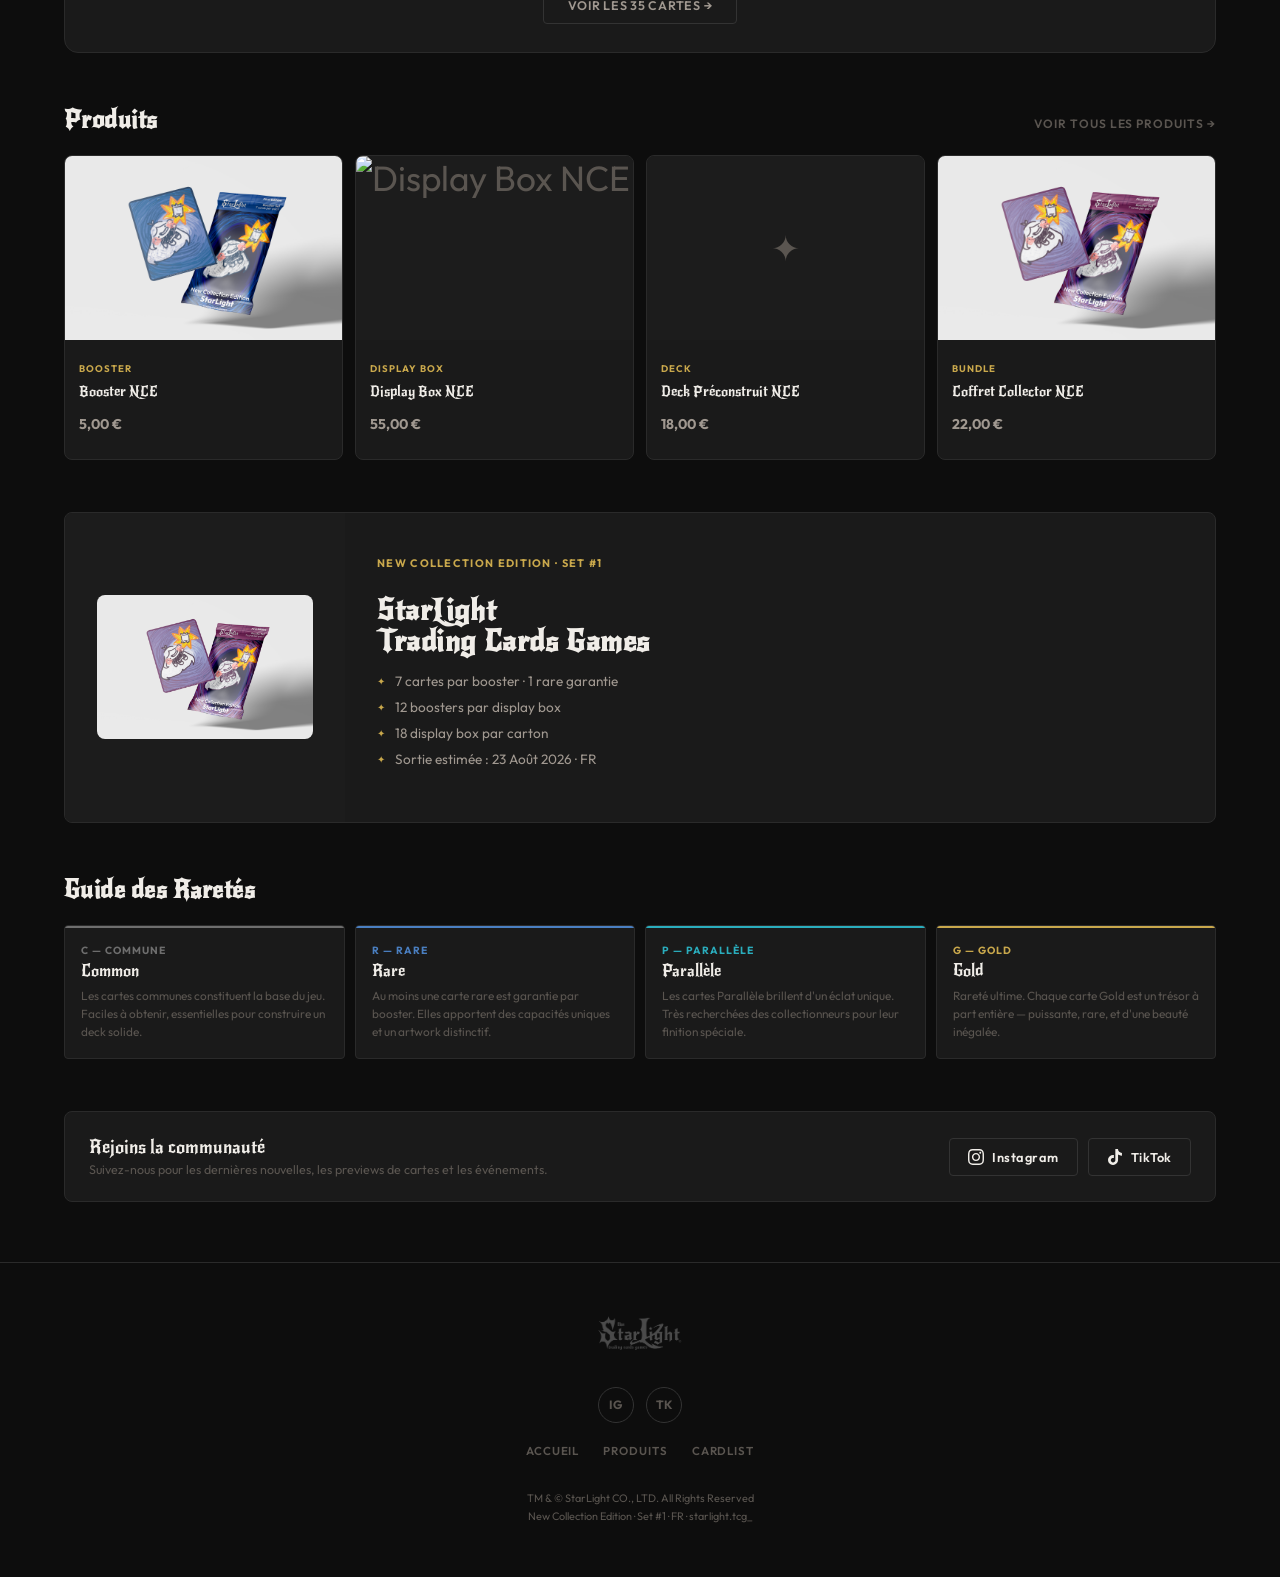
==== commit 144d7638: "DA" ====
--- a/index.html
+++ b/index.html
@@ -4,36 +4,889 @@
 <head>
 	<meta charset="UTF-8">
 	<meta name="viewport" content="width=device-width, initial-scale=1.0">
-	<title>Cards Pack Edition</title>
-	<link rel="stylesheet" href="index.css" />
-	<script src="index.js" defer></script>
-	<link rel="stylesheet" href="products.css" />
-
+	<title>StarLight TCG — New Collection Edition</title>
 
 	<link rel="preconnect" href="https://fonts.googleapis.com">
 	<link rel="preconnect" href="https://fonts.gstatic.com" crossorigin>
-	<link href="https://fonts.googleapis.com/css2?family=New+Rocker&family=Outfit:wght@100..900&display=swap"
-		rel="stylesheet">
-
-
+	<link href="https://fonts.googleapis.com/css2?family=New+Rocker&family=Outfit:wght@100..900&display=swap" rel="stylesheet">
+
+	<link rel="stylesheet" href="index.css" />
+
+	<style>
+		/* =============================== */
+		/* INDEX PAGE — SPECIFIC STYLES    */
+		/* =============================== */
+
+		/* HERO BANNER */
+		/* AD CAROUSEL — contained, white-bg slides */
+		.hero-banner {
+			position: relative;
+			width: 100%;
+			padding: 12px 16px;
+			box-sizing: border-box;
+		}
+
+		@media (min-width: 600px) {
+			.hero-banner { padding: 16px 28px; }
+		}
+
+		.hero-carousel-inner {
+			position: relative;
+			width: 100%;
+			max-width: 1060px;
+			margin: 0 auto;
+			border-radius: var(--radius);
+			overflow: hidden;
+			/* 16:9 ratio */
+			aspect-ratio: 16 / 9;
+			border: 1px solid var(--border);
+			background: #fff;
+			box-shadow: 0 8px 40px rgba(0,0,0,0.5);
+		}
+
+		.hero-banner .ad-track {
+			display: flex;
+			height: 100%;
+			transition: transform 1.8s cubic-bezier(0.76,0,0.24,1);
+		}
+
+		.hero-banner .ad-slide {
+			min-width: 100%;
+			height: 100%;
+			flex-shrink: 0;
+			background: #fff;
+		}
+
+		.hero-banner .ad-slide img {
+			width: 100%;
+			height: 100%;
+			object-fit: contain;
+		}
+
+		/* No overlay — slides are light/white */
+		.hero-overlay { display: none; }
+		.hero-content { display: none; }
+		.hero-kicker  { display: none; }
+		.hero-title   { display: none; }
+		.hero-subtitle { display: none; }
+		.hero-cta-row { display: none; }
+		.btn-hero-primary { display: none; }
+		.btn-hero-secondary { display: none; }
+
+		/* CAROUSEL DOTS */
+		.hero-dots {
+			position: absolute;
+			bottom: 22px;
+			left: 50%;
+			transform: translateX(-50%);
+			z-index: 3;
+			display: flex;
+			gap: 6px;
+		}
+
+		.hero-dot {
+			width: 20px;
+			height: 3px;
+			border-radius: 2px;
+			background: rgba(13,13,13,0.18);
+			transition: background var(--transition), width var(--transition);
+			cursor: pointer;
+		}
+
+		.hero-dot.active {
+			background: var(--gold);
+			width: 32px;
+		}
+
+		/* COUNTDOWN */
+		.countdown-bar {
+			background: var(--surface);
+			border-bottom: 1px solid var(--border);
+			padding: 14px 5%;
+			display: flex;
+			align-items: center;
+			justify-content: space-between;
+			gap: 16px;
+			flex-wrap: wrap;
+		}
+
+		.countdown-label {
+			font-size: 0.72rem;
+			font-weight: 700;
+			letter-spacing: 0.1em;
+			text-transform: uppercase;
+			color: var(--text-muted);
+		}
+
+		.countdown-timer {
+			display: flex;
+			gap: 16px;
+		}
+
+		.countdown-unit {
+			text-align: center;
+		}
+
+		.countdown-num {
+			font-family: var(--font-display);
+			font-size: 1.6rem;
+			color: var(--gold);
+			line-height: 1;
+			display: block;
+		}
+
+		.countdown-unit-label {
+			font-size: 0.6rem;
+			color: var(--text-muted);
+			letter-spacing: 0.08em;
+			text-transform: uppercase;
+			margin-top: 3px;
+			display: block;
+		}
+
+		.countdown-sep {
+			font-family: var(--font-display);
+			font-size: 1.4rem;
+			color: var(--border-2);
+			align-self: center;
+			margin-top: -4px;
+		}
+
+		.countdown-date {
+			font-size: 0.78rem;
+			color: var(--text-2);
+		}
+
+		@media (max-width: 480px) {
+			.countdown-bar { justify-content: center; }
+			.countdown-label { width: 100%; text-align: center; }
+		}
+
+		/* SECTION HEADER */
+		.section-header {
+			display: flex;
+			align-items: baseline;
+			justify-content: space-between;
+			padding: 52px 5% 20px;
+		}
+
+		.section-header h2 {
+			margin: 0;
+			font-size: 1.5rem;
+			letter-spacing: 0.02em;
+		}
+
+		.section-header a {
+			font-size: 0.75rem;
+			color: var(--text-muted);
+			text-decoration: none;
+			letter-spacing: 0.08em;
+			text-transform: uppercase;
+			font-weight: 600;
+			transition: color var(--transition);
+		}
+		.section-header a:hover { color: var(--gold); }
+
+		/* CARD CAROUSEL SECTION */
+		/* =============================== */
+		/* CARD CAROUSEL REDESIGN          */
+		/* =============================== */
+
+		.cards-section-wrapper {
+			margin: 0 5%;
+			border-radius: var(--radius-lg);
+			overflow: hidden;
+			background: var(--surface);
+			border: 1px solid var(--border);
+			position: relative;
+		}
+
+		/* Subtle radial glow behind the center card */
+		.cards-section-wrapper::before {
+			content: "";
+			position: absolute;
+			top: 50%;
+			left: 50%;
+			transform: translate(-50%, -50%);
+			width: 340px;
+			height: 340px;
+			background: radial-gradient(circle, rgba(201,168,76,0.08) 0%, transparent 70%);
+			pointer-events: none;
+			z-index: 0;
+		}
+
+		.cards-section {
+			display: flex;
+			flex-direction: column;
+			align-items: center;
+			padding: 0 0 28px;
+			overflow: hidden;
+			position: relative;
+			z-index: 1;
+		}
+
+		/* Top label inside the panel */
+		.carousel-top-label {
+			display: flex;
+			align-items: center;
+			justify-content: space-between;
+			padding: 18px 22px 0;
+			width: 100%;
+			box-sizing: border-box;
+		}
+
+		.carousel-top-tag {
+			font-size: 0.65rem;
+			font-weight: 700;
+			letter-spacing: 0.12em;
+			text-transform: uppercase;
+			color: var(--text-muted);
+		}
+
+		.carousel-top-hint {
+			font-size: 0.68rem;
+			color: var(--text-muted);
+			letter-spacing: 0.06em;
+			display: flex;
+			align-items: center;
+			gap: 6px;
+		}
+
+		.carousel-top-hint::before {
+			content: "↺";
+			font-size: 0.9rem;
+			color: var(--gold);
+		}
+
+		/* Override base carousel from index.css for this context */
+		.cards-section-wrapper .carousel {
+			height: 46vw;
+			max-height: 400px;
+			min-height: 220px;
+		}
+
+		/* Bottom info strip — name + rarity of center card */
+		.carousel-info-strip {
+			display: flex;
+			align-items: center;
+			justify-content: center;
+			gap: 12px;
+			padding: 0 22px;
+			width: 100%;
+			box-sizing: border-box;
+			margin-top: 4px;
+			min-height: 32px;
+		}
+
+		.carousel-card-name {
+			font-family: var(--font-display);
+			font-size: 1rem;
+			color: var(--text);
+			transition: opacity 0.3s ease;
+		}
+
+		.carousel-card-rarity {
+			font-size: 0.65rem;
+			font-weight: 700;
+			letter-spacing: 0.1em;
+			text-transform: uppercase;
+			padding: 2px 8px;
+			border-radius: 2px;
+			transition: opacity 0.3s ease;
+		}
+
+		.carousel-card-rarity.r-C { background: rgba(110,110,110,0.2); color: var(--common); border: 1px solid rgba(110,110,110,0.3); }
+		.carousel-card-rarity.r-R { background: rgba(74,127,193,0.2);  color: var(--rare);   border: 1px solid rgba(74,127,193,0.3); }
+		.carousel-card-rarity.r-P { background: rgba(42,173,189,0.2);  color: var(--parallel); border: 1px solid rgba(42,173,189,0.3); }
+		.carousel-card-rarity.r-G { background: rgba(201,168,76,0.2);  color: var(--gold);   border: 1px solid rgba(201,168,76,0.3); }
+
+		/* Bottom CTA */
+		.carousel-cta {
+			display: flex;
+			justify-content: center;
+			margin-top: 16px;
+		}
+
+		.btn-carousel-cta {
+			padding: 10px 24px;
+			background: transparent;
+			color: var(--text-2);
+			border: 1px solid var(--border-2);
+			border-radius: var(--radius-sm);
+			font-family: var(--font-body);
+			font-size: 0.78rem;
+			font-weight: 600;
+			letter-spacing: 0.06em;
+			text-transform: uppercase;
+			text-decoration: none;
+			cursor: pointer;
+			transition: border-color var(--transition), color var(--transition);
+		}
+		.btn-carousel-cta:hover { border-color: var(--gold); color: var(--gold); }
+
+		/* Divider lines left/right of carousel */
+		.carousel-divider {
+			width: 100%;
+			height: 1px;
+			background: var(--border);
+			margin: 0;
+		}
+
+		/* FEATURES STRIP */
+		.features-strip {
+			display: grid;
+			grid-template-columns: repeat(3, 1fr);
+			gap: 1px;
+			background: var(--border);
+			margin: 52px 5% 0;
+			border: 1px solid var(--border);
+			border-radius: var(--radius);
+			overflow: hidden;
+		}
+
+		.feature-item {
+			background: var(--surface);
+			padding: 24px 20px;
+			text-align: center;
+		}
+
+		.feature-icon {
+			font-size: 1.5rem;
+			display: block;
+			margin-bottom: 10px;
+			color: var(--gold);
+		}
+
+		.feature-title {
+			font-family: var(--font-display);
+			font-size: 0.95rem;
+			color: var(--text);
+			margin: 0 0 4px;
+		}
+
+		.feature-desc {
+			font-size: 0.74rem;
+			color: var(--text-muted);
+			line-height: 1.5;
+			margin: 0;
+		}
+
+		@media (max-width: 560px) {
+			.features-strip { grid-template-columns: 1fr; }
+		}
+
+		/* PRODUCTS MINI GRID */
+		.products-mini {
+			display: grid;
+			grid-template-columns: repeat(2, 1fr);
+			gap: 12px;
+			padding: 0 5%;
+		}
+
+		@media (min-width: 700px) {
+			.products-mini { grid-template-columns: repeat(4, 1fr); }
+		}
+
+		.product-mini-card {
+			background: var(--surface);
+			border: 1px solid var(--border);
+			border-radius: var(--radius);
+			overflow: hidden;
+			cursor: pointer;
+			transition: transform var(--transition), border-color var(--transition);
+			text-decoration: none;
+			display: block;
+		}
+
+		.product-mini-card:hover {
+			transform: translateY(-4px);
+			border-color: var(--gold-dark);
+		}
+
+		.pmc-img {
+			width: 100%;
+			aspect-ratio: 3/2;
+			background: var(--bg-3);
+			display: flex;
+			align-items: center;
+			justify-content: center;
+			font-size: 2.2rem;
+			color: var(--text-muted);
+			overflow: hidden;
+		}
+
+		.pmc-img img {
+			width: 100%;
+			height: 100%;
+			object-fit: cover;
+		}
+
+		.pmc-body {
+			padding: 12px 14px;
+		}
+
+		.pmc-tag {
+			font-size: 0.6rem;
+			font-weight: 700;
+			letter-spacing: 0.1em;
+			text-transform: uppercase;
+			color: var(--gold);
+		}
+
+		.pmc-name {
+			font-family: var(--font-display);
+			font-size: 0.9rem;
+			color: var(--text);
+			margin: 3px 0 4px;
+			line-height: 1.2;
+		}
+
+		.pmc-price {
+			font-size: 0.88rem;
+			font-weight: 700;
+			color: var(--text-2);
+		}
+
+		/* RELEASE INFO BAND */
+		.release-band {
+			margin: 52px 5% 0;
+			background: var(--surface);
+			border: 1px solid var(--border);
+			border-radius: var(--radius);
+			overflow: hidden;
+			display: flex;
+			flex-direction: column;
+		}
+
+		@media (min-width: 700px) {
+			.release-band { flex-direction: row; }
+		}
+
+		.release-visual {
+			background: var(--bg-3);
+			display: flex;
+			align-items: center;
+			justify-content: center;
+			padding: 32px;
+			flex: 0 0 280px;
+		}
+
+		.release-visual img {
+			width: 100%;
+			max-width: 240px;
+			border-radius: var(--radius);
+		}
+
+		.release-info {
+			padding: 32px;
+			flex: 1;
+			display: flex;
+			flex-direction: column;
+			justify-content: center;
+			gap: 14px;
+		}
+
+		.release-kicker {
+			font-size: 0.68rem;
+			font-weight: 700;
+			letter-spacing: 0.12em;
+			text-transform: uppercase;
+			color: var(--gold);
+		}
+
+		.release-title {
+			font-family: var(--font-display);
+			font-size: 1.8rem;
+			color: var(--text);
+			line-height: 1.1;
+			margin: 0;
+		}
+
+		.release-details {
+			display: flex;
+			flex-direction: column;
+			gap: 8px;
+		}
+
+		.release-detail-row {
+			display: flex;
+			align-items: center;
+			gap: 10px;
+			font-size: 0.85rem;
+			color: var(--text-2);
+		}
+
+		.release-detail-row::before {
+			content: "✦";
+			color: var(--gold);
+			font-size: 0.6rem;
+			flex-shrink: 0;
+		}
+
+		.release-cta {
+			margin-top: 8px;
+		}
+
+		/* RARITY GUIDE */
+		.rarity-guide {
+			margin: 52px 5% 0;
+		}
+
+		.rarity-guide h2 {
+			margin: 0 0 20px;
+			font-size: 1.5rem;
+		}
+
+		.rarity-grid {
+			display: grid;
+			grid-template-columns: repeat(2, 1fr);
+			gap: 10px;
+		}
+
+		@media (min-width: 600px) {
+			.rarity-grid { grid-template-columns: repeat(4, 1fr); }
+		}
+
+		.rarity-item {
+			background: var(--surface);
+			border: 1px solid var(--border);
+			border-radius: var(--radius-sm);
+			padding: 18px 16px;
+			position: relative;
+			overflow: hidden;
+		}
+
+		.rarity-item::before {
+			content: "";
+			position: absolute;
+			top: 0; left: 0; right: 0;
+			height: 2px;
+		}
+
+		.rarity-item.ri-C::before { background: var(--common); }
+		.rarity-item.ri-R::before { background: var(--rare); }
+		.rarity-item.ri-P::before { background: var(--parallel); }
+		.rarity-item.ri-G::before { background: var(--gold); }
+
+		.rarity-code {
+			font-size: 0.65rem;
+			font-weight: 700;
+			letter-spacing: 0.1em;
+			text-transform: uppercase;
+			margin: 0 0 4px;
+		}
+
+		.rarity-item.ri-C .rarity-code { color: var(--common); }
+		.rarity-item.ri-R .rarity-code { color: var(--rare); }
+		.rarity-item.ri-P .rarity-code { color: var(--parallel); }
+		.rarity-item.ri-G .rarity-code { color: var(--gold); }
+
+		.rarity-name {
+			font-family: var(--font-display);
+			font-size: 1rem;
+			color: var(--text);
+			margin: 0 0 6px;
+		}
+
+		.rarity-desc {
+			font-size: 0.74rem;
+			color: var(--text-muted);
+			line-height: 1.5;
+			margin: 0;
+		}
+
+		/* SOCIAL STRIP */
+		.social-strip {
+			margin: 52px 5% 0;
+			display: flex;
+			gap: 12px;
+			align-items: center;
+			padding: 24px;
+			background: var(--surface);
+			border: 1px solid var(--border);
+			border-radius: var(--radius);
+			flex-wrap: wrap;
+		}
+
+		.social-strip-text {
+			flex: 1;
+			min-width: 200px;
+		}
+
+		.social-strip-title {
+			font-family: var(--font-display);
+			font-size: 1.1rem;
+			color: var(--text);
+			margin: 0 0 4px;
+		}
+
+		.social-strip-sub {
+			font-size: 0.78rem;
+			color: var(--text-muted);
+			margin: 0;
+		}
+
+		.social-strip-links {
+			display: flex;
+			gap: 10px;
+		}
+
+		.social-link {
+			display: flex;
+			align-items: center;
+			gap: 8px;
+			padding: 10px 18px;
+			border: 1px solid var(--border-2);
+			border-radius: var(--radius-sm);
+			color: var(--text);
+			text-decoration: none;
+			font-size: 0.8rem;
+			font-weight: 600;
+			letter-spacing: 0.04em;
+			transition: border-color var(--transition), color var(--transition);
+		}
+
+		.social-link:hover { border-color: var(--gold); color: var(--gold); }
+
+		.social-link svg {
+			width: 16px;
+			height: 16px;
+			fill: currentColor;
+		}
+
+		/* PREORDER PANEL */
+		.preorder-overlay {
+			display: none;
+			position: fixed;
+			inset: 0;
+			background: rgba(0,0,0,0.7);
+			z-index: 500;
+			backdrop-filter: blur(6px);
+			-webkit-backdrop-filter: blur(6px);
+		}
+		.preorder-overlay.open { display: block; }
+
+		.preorder-panel {
+			position: fixed;
+			bottom: 0; left: 0; right: 0;
+			z-index: 600;
+			background: var(--bg-2);
+			border-radius: 20px 20px 0 0;
+			padding: 0 20px 32px;
+			box-shadow: 0 -12px 60px rgba(0,0,0,0.6);
+			border-top: 1px solid var(--border-2);
+			transform: translateY(100%);
+			transition: transform 0.42s cubic-bezier(0.32, 0.72, 0, 1);
+			max-height: 88vh;
+			overflow-y: auto;
+			overflow-x: hidden;
+			box-sizing: border-box;
+			width: 100%;
+		}
+		@media (min-width: 600px) { .preorder-panel { padding: 0 28px 36px; border-radius: 24px 24px 0 0; } }
+		.preorder-panel.open { transform: translateY(0); }
+
+		.preorder-handle {
+			width: 36px; height: 3px;
+			background: var(--border-2); border-radius: 2px;
+			margin: 14px auto 0;
+		}
+
+		.preorder-header {
+			display: flex;
+			justify-content: space-between;
+			align-items: flex-start;
+			padding: 16px 0 10px;
+		}
+
+		.preorder-step-label {
+			margin: 0 0 4px;
+			font-size: 0.65rem; font-weight: 700;
+			letter-spacing: 0.12em; text-transform: uppercase; color: var(--text-muted);
+		}
+
+		.preorder-title {
+			margin: 0;
+			font-family: var(--font-display);
+			font-size: 1.25rem; color: var(--text);
+		}
+
+		.preorder-close {
+			background: var(--surface-2); border: 1px solid var(--border-2);
+			width: 36px; height: 36px; border-radius: 50%;
+			font-size: 13px; cursor: pointer; flex-shrink: 0;
+			display: flex; align-items: center; justify-content: center;
+			color: var(--text-2);
+			transition: background var(--transition);
+		}
+		.preorder-close:hover { background: var(--border-2); }
+
+		.preorder-progress {
+			height: 2px; background: var(--border);
+			border-radius: 2px; margin-bottom: 22px; overflow: hidden;
+		}
+		.preorder-progress-bar {
+			height: 100%; background: var(--gold);
+			border-radius: 2px; transition: width 0.4s ease; width: 25%;
+		}
+
+		.preorder-step { display: none; }
+		.preorder-step.active { display: block; }
+
+		.preorder-product-recap {
+			display: flex; align-items: center; gap: 10px;
+			margin-bottom: 20px; padding: 14px 16px;
+			background: var(--surface); border-radius: var(--radius-sm);
+			border: 1px solid var(--border);
+		}
+		.preorder-product-name { font-weight: 600; font-size: 0.9rem; color: var(--text); min-width: 0; flex: 1; }
+		.preorder-unit-price   { font-size: 0.82rem; color: var(--text-muted); white-space: nowrap; }
+
+		.qty-selector {
+			display: flex; align-items: center; justify-content: center;
+			margin: 0 auto 20px; width: fit-content;
+			border: 1px solid var(--border-2); border-radius: var(--radius-sm); overflow: hidden;
+			background: var(--surface);
+		}
+		.qty-btn {
+			width: 60px; height: 60px; background: transparent; border: none;
+			font-size: 1.6rem; cursor: pointer; font-family: var(--font-body); color: var(--text);
+			transition: background var(--transition);
+		}
+		.qty-btn:active { background: var(--border); }
+		.qty-value {
+			width: 68px; text-align: center; font-size: 1.3rem;
+			font-weight: 700; color: var(--text);
+			border-left: 1px solid var(--border-2); border-right: 1px solid var(--border-2);
+			line-height: 60px;
+		}
+
+		.preorder-summary-lines { display: flex; flex-direction: column; }
+		.summary-line {
+			display: flex; justify-content: space-between;
+			font-size: 0.9rem; color: var(--text-2);
+			padding: 13px 0; border-bottom: 1px solid var(--border);
+		}
+		.preorder-summary-total {
+			display: flex; justify-content: space-between;
+			font-weight: 800; font-size: 1.05rem; color: var(--text);
+			padding: 16px 0 10px; border-top: 1px solid var(--gold-dark); margin-top: 4px;
+		}
+
+		.preorder-form { display: flex; flex-direction: column; gap: 10px; }
+		.form-row { display: flex; flex-direction: column; gap: 10px; }
+		@media (min-width: 480px) { .form-row { flex-direction: row; } }
+
+		.form-input {
+			flex: 1; padding: 14px;
+			border: 1px solid var(--border-2); border-radius: var(--radius-sm);
+			font-family: var(--font-body); font-size: 1rem;
+			outline: none; transition: border-color var(--transition);
+			box-sizing: border-box; min-width: 0;
+			background: var(--surface); color: var(--text); -webkit-appearance: none;
+		}
+		.form-input.full { width: 100%; }
+		.form-input:focus { border-color: var(--gold); }
+		.form-input::placeholder { color: var(--text-muted); }
+
+		.payment-options { display: flex; flex-direction: column; gap: 10px; margin-bottom: 16px; }
+		.payment-option {
+			display: flex; align-items: center; gap: 14px;
+			padding: 16px; border: 1px solid var(--border-2);
+			border-radius: var(--radius-sm); cursor: pointer;
+			font-size: 0.92rem; font-weight: 600; color: var(--text);
+			transition: border-color var(--transition), background var(--transition);
+			background: var(--surface);
+		}
+		.payment-option:has(input:checked) { border-color: var(--gold); background: rgba(201,168,76,0.08); }
+		.payment-option input { display: none; }
+		.payment-icon { font-size: 1.4rem; flex-shrink: 0; }
+		.payment-label { flex: 1; }
+		.payment-label small { display: block; font-size: 0.72rem; font-weight: 400; color: var(--text-muted); margin-top: 2px; }
+
+		.preorder-note { font-size: 0.75rem; color: var(--text-muted); line-height: 1.6; margin: 10px 0 0; }
+
+		.preorder-footer { display: flex; gap: 10px; margin-top: 24px; }
+
+		.preorder-btn-back {
+			padding: 16px 18px; background: transparent;
+			border: 1px solid var(--border-2); border-radius: var(--radius-sm);
+			font-family: var(--font-body); font-size: 0.88rem;
+			font-weight: 600; cursor: pointer; color: var(--text-muted);
+			transition: border-color var(--transition), color var(--transition); white-space: nowrap;
+		}
+		.preorder-btn-back:hover { border-color: var(--text-2); color: var(--text); }
+
+		.preorder-btn-next {
+			flex: 1; padding: 16px 14px;
+			background: var(--gold); color: #0d0d0d;
+			border: 1px solid var(--gold); border-radius: var(--radius-sm);
+			font-family: var(--font-body); font-size: 0.95rem;
+			font-weight: 800; letter-spacing: 0.04em; cursor: pointer;
+			transition: background var(--transition);
+			white-space: nowrap; overflow: hidden; text-overflow: ellipsis;
+		}
+		.preorder-btn-next:hover { background: var(--gold-light); border-color: var(--gold-light); }
+		.preorder-btn-next.success { background: #2a9d5c; border-color: #2a9d5c; color: #fff; }
+
+		/* SITE FOOTER */
+		.site-footer {
+			border-top: 1px solid var(--border);
+			padding: 40px 5%;
+			display: flex;
+			flex-direction: column;
+			align-items: center;
+			gap: 20px;
+			margin-top: 60px;
+		}
+
+		.footer-logo { width: 90px; filter: invert(1); opacity: 0.25; }
+
+		.footer-social { display: flex; gap: 12px; }
+		.footer-social a {
+			width: 36px; height: 36px;
+			border: 1px solid var(--border-2); border-radius: 50%;
+			display: flex; align-items: center; justify-content: center;
+			color: var(--text-muted); text-decoration: none;
+			font-size: 0.75rem; font-weight: 700; letter-spacing: 0.02em;
+			transition: border-color var(--transition), color var(--transition);
+		}
+		.footer-social a:hover { border-color: var(--gold); color: var(--gold); }
+
+		.footer-links {
+			display: flex; gap: 24px; flex-wrap: wrap; justify-content: center;
+		}
+		.footer-links a {
+			font-size: 0.72rem; color: var(--text-muted); text-decoration: none;
+			letter-spacing: 0.08em; text-transform: uppercase; font-weight: 600;
+			transition: color var(--transition);
+		}
+		.footer-links a:hover { color: var(--gold); }
+
+		.footer-copy { font-size: 0.68rem; color: var(--text-muted); text-align: center; line-height: 1.7; }
+
+		/* SPACER */
+		.section-spacer { height: 60px; }
+	</style>
 </head>
 
 <body>
 
+	<!-- ========================= -->
+	<!-- HEADER                    -->
+	<!-- ========================= -->
+
 	<header>
-
-		<a href="index.html"><img class="logo" src="./img/star2.png" alt="StarLight logo" /></a>
-
+		<a href="index.html"><img class="logo" src="./img/star2.png" alt="StarLight TCG" /></a>
 		<div class="menu" id="menuBtn">
 			<div></div>
 			<div></div>
 			<div></div>
 		</div>
-
 	</header>
 
 	<!-- ========================= -->
-	<!-- MENU OVERLAY -->
+	<!-- MENU OVERLAY              -->
 	<!-- ========================= -->
 
 	<div class="menu-overlay" id="menuOverlay">
@@ -41,416 +894,286 @@
 		<nav class="menu-nav">
 			<ul>
 				<li><a href="index.html">Accueil</a></li>
-				<li><a href="products.html">Products</a></li>
+				<li><a href="products.html">Produits</a></li>
 				<li><a href="404.html">CardList</a></li>
 			</ul>
 		</nav>
 	</div>
 
-
-	<!-- ========================= -->
-	<!-- CAROUSEL PUBLICITE -->
-	<!-- ========================= -->
-
-	<div class="ad-carousel-wrapper">
-		<div class="ad-carousel">
-
+	<!-- ========================= -->
+	<!-- HERO BANNER CAROUSEL      -->
+	<!-- ========================= -->
+
+	<section class="hero-banner">
+		<div class="hero-carousel-inner">
 			<div class="ad-track" id="adTrack">
-
 				<div class="ad-slide">
-					<img class="img_accueil" src="./img/PR-Vol-52.png" />
+					<img src="./img/PR-Vol-5.png" alt="New Collection Edition StarLight" />
 				</div>
-
 				<div class="ad-slide">
-					<img class="img_accueil" src="./img/PR-Vol-51.png" />
+					<img src="./img/PR-Vol-51.png" alt="StarLight God Pack" />
 				</div>
-
 				<div class="ad-slide">
-					<img class="img_accueil" src="./img/PR-Vol-5.png" />
+					<img src="./img/PR-Vol-52.png" alt="StarLight Collab Pikmin" />
 				</div>
-
-			</div>
-
-		</div>
+			</div>
+			<div class="hero-dots" id="heroDots">
+				<div class="hero-dot active" data-index="0"></div>
+				<div class="hero-dot" data-index="1"></div>
+				<div class="hero-dot" data-index="2"></div>
+			</div>
+		</div>
+	</section>
+
+	<!-- ========================= -->
+	<!-- COUNTDOWN BAR             -->
+	<!-- ========================= -->
+
+	<div class="countdown-bar">
+		<span class="countdown-label">Sortie dans</span>
+		<div class="countdown-timer" id="countdown">
+			<div class="countdown-unit">
+				<span class="countdown-num" id="cdDays">--</span>
+				<span class="countdown-unit-label">Jours</span>
+			</div>
+			<span class="countdown-sep">:</span>
+			<div class="countdown-unit">
+				<span class="countdown-num" id="cdHours">--</span>
+				<span class="countdown-unit-label">Heures</span>
+			</div>
+			<span class="countdown-sep">:</span>
+			<div class="countdown-unit">
+				<span class="countdown-num" id="cdMins">--</span>
+				<span class="countdown-unit-label">Minutes</span>
+			</div>
+			<span class="countdown-sep">:</span>
+			<div class="countdown-unit">
+				<span class="countdown-num" id="cdSecs">--</span>
+				<span class="countdown-unit-label">Secondes</span>
+			</div>
+		</div>
+		<span class="countdown-date">23 Août 2026</span>
 	</div>
 
-
-	<h2>Cards Pack Edition</h2>
-
-	<!-- ========================= -->
-	<!-- CAROUSEL CARTES -->
-	<!-- ========================= -->
-
-
-	<div class="cards-section">
-
-		<div class="carousel" id="carousel">
-
-			<div class="card left">
-				<div class="card-inner">
-					<div class="card-front"><img src="./cards/Rcarte2.png" /></div>
-					<div class="card-back"><img src="./cards/Arriere.png" /></div>
-				</div>
-			</div>
-
-			<div class="card center">
-				<div class="card-inner">
-					<div class="card-front"><img src="./cards/Ccarte1.png" /></div>
-					<div class="card-back"><img src="./cards/Arriere.png" /></div>
-				</div>
-			</div>
-
-			<div class="card right">
-				<div class="card-inner">
-					<div class="card-front"><img src="./cards/Pcarte3.png" /></div>
-					<div class="card-back"><img src="./cards/Arriere.png" /></div>
-				</div>
-			</div>
-
-		</div>
-
+	<!-- ========================= -->
+	<!-- FEATURES STRIP            -->
+	<!-- ========================= -->
+
+	<div class="features-strip">
+		<div class="feature-item">
+			<span class="feature-icon">✦</span>
+			<p class="feature-title">35 Cartes</p>
+			<p class="feature-desc">4 raretés : Commune, Rare, Parallèle & Gold</p>
+		</div>
+		<div class="feature-item">
+			<span class="feature-icon">◈</span>
+			<p class="feature-title">7 par Booster</p>
+			<p class="feature-desc">1 rare garantie · Chance d'une Gold</p>
+		</div>
+		<div class="feature-item">
+			<span class="feature-icon">⬡</span>
+			<p class="feature-title">Set #1 · NCE – FR</p>
+			<p class="feature-desc">Édition française officielle StarLight CO.</p>
+		</div>
 	</div>
 
-
-	<!-- ======================================= -->
-	<!-- LISTE DES PRODUITS                      -->
-	<!-- ======================================= -->
-
-	<div class="products-list" id="productsList">
-		<div class="products-hero">
-			<h2>Products</h2>
-			<p>New Collection Edition — Set #1 · StarLight CO.</p>
-		</div>
-
-		<div class="products-grid">
-
-			<div class="product-card" data-id="booster">
-				<div class="pc-img"><img src="./img/mockupcards.png" alt="Booster NCE" /></div>
-				<div class="pc-body">
-					<span class="pc-tag">Booster</span>
-					<p class="pc-name">Booster NCE</p>
-					<p class="pc-price">5,00 €</p>
-					<button class="pc-btn">Voir le produit</button>
-				</div>
-			</div>
-
-			<div class="product-card" data-id="display">
-				<div class="pc-img"><img src="./img/mockup.png" alt="Display Box NCE" /></div>
-				<div class="pc-body">
-					<span class="pc-tag">Display Box</span>
-					<p class="pc-name">Display Box NCE</p>
-					<p class="pc-price">55,00 €</p>
-					<button class="pc-btn">Voir le produit</button>
-				</div>
-			</div>
-
-			<div class="product-card" data-id="deck">
-				<div class="pc-img">✦</div>
-				<div class="pc-body">
-					<span class="pc-tag">Deck</span>
-					<p class="pc-name">Deck Préconstruit NCE</p>
-					<p class="pc-price">18,00 €</p>
-					<button class="pc-btn">Voir le produit</button>
-				</div>
-			</div>
-
-			<div class="product-card" data-id="bundle">
-				<div class="pc-img"><img src="./img/mockupcards2.png" alt="Bundle NCE" /></div>
-				<div class="pc-body">
-					<span class="pc-tag">Bundle</span>
-					<p class="pc-name">Coffret Collector NCE</p>
-					<p class="pc-price">22,00 €</p>
-					<button class="pc-btn">Voir le produit</button>
-				</div>
-			</div>
-
-		</div>
+	<!-- ========================= -->
+	<!-- CARD CAROUSEL PREVIEW     -->
+	<!-- ========================= -->
+
+	<div class="section-header">
+		<h2>Les Cartes</h2>
+		<a href="404.html">Voir toutes les cartes →</a>
 	</div>
 
-	<!-- ======================================= -->
-	<!-- PAGES PRODUIT DÉTAIL                    -->
-	<!-- ======================================= -->
-
-	<!-- BOOSTER -->
-	<div class="product-detail" id="detail-booster">
-		<button class="detail-back" onclick="showList()">← Tous les produits</button>
-		<div class="detail-hero">
-			<div class="detail-img-wrap">
-				<div class="detail-img-main" id="main-img-booster"><img src="./img/mockupcards.png" alt="Booster NCE" />
-				</div>
-				<div class="detail-thumbs">
-					<div class="detail-thumb active">✦</div>
-					<div class="detail-thumb">✦</div>
-					<div class="detail-thumb">✦</div>
-				</div>
-			</div>
-			<div class="detail-info">
-				<span class="detail-tag">Booster</span>
-				<h1 class="detail-name">Booster NCE<br>New Collection Edition</h1>
-				<p class="detail-edition">Set #1 · StarLight CO. · NCE – FR</p>
-				<p class="detail-price">5,00 €</p>
-				<p class="detail-date">📅 Sortie estimée : 23 Août 2026</p>
-				<div class="detail-divider"></div>
-				<p class="detail-section-title">Contenu du booster</p>
-				<div class="detail-contents">
-					<div class="detail-content-row"><span></span><span>7 cartes par booster</span></div>
-					<div class="detail-content-row"><span></span><span>1 carte rare garantie</span></div>
-					<div class="detail-content-row"><span></span><span>Chance d'obtenir une carte Gold</span></div>
-					<div class="detail-content-row"><span></span><span>Emballage scellé officiel StarLight</span></div>
-				</div>
-				<div class="detail-divider"></div>
-				<p class="detail-desc">
-					Le booster New Collection Edition est le point d'entrée idéal dans l'univers StarLight.
-					Chaque pack contient 7 cartes soigneusement sélectionnées, avec au minimum une carte rare garantie.
-					Les cartes Gold et Prismatic restent rares et très recherchées des collectionneurs.
-				</p>
-				<div class="detail-cta">
-					<button class="btn-detail-preorder" data-name="Booster NCE" data-tag="Booster"
-						data-price="5.00">Précommander</button>
-					<button class="btn-detail-wishlist">♡</button>
-				</div>
-				<p class="preorder-note" style="margin-top:12px;">Aucun débit immédiat — vous serez prélevé à la date de
-					sortie.</p>
-			</div>
-		</div>
-		<div class="detail-related">
-			<h3>Vous aimerez aussi</h3>
-			<div class="related-grid">
-				<div class="related-card" data-id="display">
-					<div class="related-card-img"><img src="./img/mockup.png" alt="Display Box NCE" /></div>
-					<div class="related-card-body">
-						<p class="related-card-name">Display Box NCE</p>
-						<p class="related-card-price">55,00 €</p>
+	<div class="cards-section-wrapper">
+		<div class="cards-section">
+
+			<!-- Top bar -->
+			<div class="carousel-top-label">
+				<span class="carousel-top-tag">✦ New Collection Edition — Set #1</span>
+				<span class="carousel-top-hint">Cliquer pour retourner</span>
+			</div>
+
+			<div class="carousel-divider" style="margin-top:14px;"></div>
+
+			<!-- Carousel 3D -->
+			<div class="carousel" id="carousel">
+				<div class="card left" data-name="Nathan" data-rarity="R">
+					<div class="card-inner">
+						<div class="card-front"><img src="./cards/Rcarte2.png" alt="Carte R" /></div>
+						<div class="card-back"><img src="./cards/Arriere.png" alt="Dos de carte" /></div>
 					</div>
 				</div>
-				<div class="related-card" data-id="deck">
-					<div class="related-card-img">✦</div>
-					<div class="related-card-body">
-						<p class="related-card-name">Deck Préconstruit NCE</p>
-						<p class="related-card-price">18,00 €</p>
+				<div class="card center" data-name="Nathan" data-rarity="C">
+					<div class="card-inner">
+						<div class="card-front"><img src="./cards/Ccarte1.png" alt="Carte C" /></div>
+						<div class="card-back"><img src="./cards/Arriere.png" alt="Dos de carte" /></div>
 					</div>
 				</div>
-				<div class="related-card" data-id="bundle">
-					<div class="related-card-img"><img src="./img/mockupcards2.png" alt="Bundle NCE" /></div>
-					<div class="related-card-body">
-						<p class="related-card-name">Coffret Collector NCE</p>
-						<p class="related-card-price">22,00 €</p>
+				<div class="card right" data-name="Nathan" data-rarity="P">
+					<div class="card-inner">
+						<div class="card-front"><img src="./cards/Pcarte3.png" alt="Carte P" /></div>
+						<div class="card-back"><img src="./cards/Arriere.png" alt="Dos de carte" /></div>
 					</div>
 				</div>
 			</div>
+
+			<div class="carousel-divider"></div>
+
+			<!-- Info strip -->
+			<div class="carousel-info-strip">
+				<span class="carousel-card-name" id="carouselCardName">Nathan</span>
+				<span class="carousel-card-rarity r-C" id="carouselCardRarity">C — Commune</span>
+			</div>
+
+			<!-- CTA -->
+			<div class="carousel-cta">
+				<a href="404.html" class="btn-carousel-cta">Voir les 35 cartes →</a>
+			</div>
+
 		</div>
 	</div>
 
-	<!-- DISPLAY BOX -->
-	<div class="product-detail" id="detail-display">
-		<button class="detail-back" onclick="showList()">← Tous les produits</button>
-		<div class="detail-hero">
-			<div class="detail-img-wrap">
-				<div class="detail-img-main"><img src="./img/mockup.png" alt="Display Box NCE" /></div>
-				<div class="detail-thumbs">
-					<div class="detail-thumb active">✦</div>
-					<div class="detail-thumb">✦</div>
-					<div class="detail-thumb">✦</div>
-				</div>
-			</div>
-			<div class="detail-info">
-				<span class="detail-tag">Display Box</span>
-				<h1 class="detail-name">Display Box NCE<br>New Collection Edition</h1>
-				<p class="detail-edition">Set #1 · StarLight CO. · NCE – FR</p>
-				<p class="detail-price">55,00 €</p>
-				<p class="detail-date">📅 Sortie estimée : 23 Août 2026</p>
-				<div class="detail-divider"></div>
-				<p class="detail-section-title">Contenu de la display</p>
-				<div class="detail-contents">
-					<div class="detail-content-row"><span></span><span>12 boosters NCE</span></div>
-					<div class="detail-content-row"><span></span><span>84 cartes au total</span></div>
-					<div class="detail-content-row"><span></span><span>Au moins 12 cartes rares</span></div>
-					<div class="detail-content-row"><span></span><span>Boîte collector réutilisable</span></div>
-				</div>
-				<div class="detail-divider"></div>
-				<p class="detail-desc">
-					La Display Box StarLight est la référence pour les joueurs sérieux et les collectionneurs.
-					Elle regroupe 12 boosters scellés pour un maximum de chances d'obtenir des cartes rares,
-					Prismatic et Gold de la New Collection Edition.
-				</p>
-				<div class="detail-cta">
-					<button class="btn-detail-preorder" data-name="Display Box NCE" data-tag="Display Box"
-						data-price="55.00">Précommander</button>
-					<button class="btn-detail-wishlist">♡</button>
-				</div>
-				<p class="preorder-note" style="margin-top:12px;">Aucun débit immédiat — vous serez prélevé à la date de
-					sortie.</p>
-			</div>
-		</div>
-		<div class="detail-related">
-			<h3>Vous aimerez aussi</h3>
-			<div class="related-grid">
-				<div class="related-card" data-id="booster">
-					<div class="related-card-img"><img src="./img/mockupcards.png" alt="Booster NCE" /></div>
-					<div class="related-card-body">
-						<p class="related-card-name">Booster NCE</p>
-						<p class="related-card-price">5,00 €</p>
-					</div>
-				</div>
-				<div class="related-card" data-id="bundle">
-					<div class="related-card-img"><img src="./img/mockupcards2.png" alt="Bundle NCE" /></div>
-					<div class="related-card-body">
-						<p class="related-card-name">Coffret Collector NCE</p>
-						<p class="related-card-price">22,00 €</p>
-					</div>
-				</div>
-				<div class="related-card" data-id="deck">
-					<div class="related-card-img">✦</div>
-					<div class="related-card-body">
-						<p class="related-card-name">Deck Préconstruit NCE</p>
-						<p class="related-card-price">18,00 €</p>
-					</div>
-				</div>
-			</div>
-		</div>
+	<!-- ========================= -->
+	<!-- PRODUITS MINI GRID        -->
+	<!-- ========================= -->
+
+	<div class="section-header">
+		<h2>Produits</h2>
+		<a href="products.html">Voir tous les produits →</a>
 	</div>
 
-	<!-- DECK -->
-	<div class="product-detail" id="detail-deck">
-		<button class="detail-back" onclick="showList()">← Tous les produits</button>
-		<div class="detail-hero">
-			<div class="detail-img-wrap">
-				<div class="detail-img-main">✦</div>
-				<div class="detail-thumbs">
-					<div class="detail-thumb active">✦</div>
-					<div class="detail-thumb">✦</div>
-					<div class="detail-thumb">✦</div>
-				</div>
-			</div>
-			<div class="detail-info">
-				<span class="detail-tag">Deck</span>
-				<h1 class="detail-name">Deck Préconstruit NCE<br>Starter Edition</h1>
-				<p class="detail-edition">Set #1 · StarLight CO. · NCE – FR</p>
-				<p class="detail-price">18,00 €</p>
-				<p class="detail-date">📅 Sortie estimée : 23 Août 2026</p>
-				<div class="detail-divider"></div>
-				<p class="detail-section-title">Contenu du deck</p>
-				<div class="detail-contents">
-					<div class="detail-content-row"><span></span><span>40 cartes jouables</span></div>
-					<div class="detail-content-row"><span></span><span>Livret de règles officiel</span></div>
-					<div class="detail-content-row"><span></span><span>Prêt à jouer dès l'ouverture</span></div>
-					<div class="detail-content-row"><span></span><span>Idéal pour débuter</span></div>
-				</div>
-				<div class="detail-divider"></div>
-				<p class="detail-desc">
-					Le Deck Préconstruit Starter Edition est conçu pour les nouveaux joueurs qui souhaitent
-					découvrir le jeu StarLight sans se soucier de la construction de deck.
-					Entièrement équilibré et prêt à jouer, il inclut un livret de règles complet.
-				</p>
-				<div class="detail-cta">
-					<button class="btn-detail-preorder" data-name="Deck Préconstruit NCE" data-tag="Deck"
-						data-price="18.00">Précommander</button>
-					<button class="btn-detail-wishlist">♡</button>
-				</div>
-				<p class="preorder-note" style="margin-top:12px;">Aucun débit immédiat — vous serez prélevé à la date de
-					sortie.</p>
-			</div>
-		</div>
-		<div class="detail-related">
-			<h3>Vous aimerez aussi</h3>
-			<div class="related-grid">
-				<div class="related-card" data-id="booster">
-					<div class="related-card-img"><img src="./img/mockupcards.png" alt="Booster NCE" /></div>
-					<div class="related-card-body">
-						<p class="related-card-name">Booster NCE</p>
-						<p class="related-card-price">5,00 €</p>
-					</div>
-				</div>
-				<div class="related-card" data-id="display">
-					<div class="related-card-img"><img src="./img/mockup.png" alt="Display Box NCE" /></div>
-					<div class="related-card-body">
-						<p class="related-card-name">Display Box NCE</p>
-						<p class="related-card-price">55,00 €</p>
-					</div>
-				</div>
-				<div class="related-card" data-id="bundle">
-					<div class="related-card-img"><img src="./img/mockupcards2.png" alt="Bundle NCE" /></div>
-					<div class="related-card-body">
-						<p class="related-card-name">Coffret Collector NCE</p>
-						<p class="related-card-price">22,00 €</p>
-					</div>
-				</div>
-			</div>
-		</div>
+	<div class="products-mini">
+		<a class="product-mini-card" href="products.html">
+			<div class="pmc-img"><img src="./img/mockupcards.png" alt="Booster NCE" /></div>
+			<div class="pmc-body">
+				<p class="pmc-tag">Booster</p>
+				<p class="pmc-name">Booster NCE</p>
+				<p class="pmc-price">5,00 €</p>
+			</div>
+		</a>
+		<a class="product-mini-card" href="products.html">
+			<div class="pmc-img"><img src="./img/mockup.png" alt="Display Box NCE" /></div>
+			<div class="pmc-body">
+				<p class="pmc-tag">Display Box</p>
+				<p class="pmc-name">Display Box NCE</p>
+				<p class="pmc-price">55,00 €</p>
+			</div>
+		</a>
+		<a class="product-mini-card" href="products.html">
+			<div class="pmc-img">✦</div>
+			<div class="pmc-body">
+				<p class="pmc-tag">Deck</p>
+				<p class="pmc-name">Deck Préconstruit NCE</p>
+				<p class="pmc-price">18,00 €</p>
+			</div>
+		</a>
+		<a class="product-mini-card" href="products.html">
+			<div class="pmc-img"><img src="./img/mockupcards2.png" alt="Coffret Collector NCE" /></div>
+			<div class="pmc-body">
+				<p class="pmc-tag">Bundle</p>
+				<p class="pmc-name">Coffret Collector NCE</p>
+				<p class="pmc-price">22,00 €</p>
+			</div>
+		</a>
 	</div>
 
-	<!-- BUNDLE -->
-	<div class="product-detail" id="detail-bundle">
-		<button class="detail-back" onclick="showList()">← Tous les produits</button>
-		<div class="detail-hero">
-			<div class="detail-img-wrap">
-				<div class="detail-img-main"><img src="./img/mockupcards2.png" alt="Bundle NCE" /></div>
-				<div class="detail-thumbs">
-					<div class="detail-thumb active">✦</div>
-					<div class="detail-thumb">✦</div>
-					<div class="detail-thumb">✦</div>
-				</div>
-			</div>
-			<div class="detail-info">
-				<span class="detail-tag">Bundle</span>
-				<h1 class="detail-name">Coffret Collector NCE<br>Deluxe Edition</h1>
-				<p class="detail-edition">Set #1 · StarLight CO. · NCE – FR</p>
-				<p class="detail-price">22,00 €</p>
-				<p class="detail-date">📅 Sortie estimée : 23 Août 2026</p>
-				<div class="detail-divider"></div>
-				<p class="detail-section-title">Contenu du coffret</p>
-				<div class="detail-contents">
-					<div class="detail-content-row"><span></span><span>3 boosters NCE</span></div>
-					<div class="detail-content-row"><span></span><span>1 carte exclusive collector</span></div>
-					<div class="detail-content-row"><span></span><span>Boîte collector numérotée</span></div>
-					<div class="detail-content-row"><span></span><span>Édition limitée</span></div>
-				</div>
-				<div class="detail-divider"></div>
-				<p class="detail-desc">
-					Le Coffret Collector Deluxe Edition est une édition limitée incluant 3 boosters et une
-					carte exclusive introuvable ailleurs. Chaque coffret est numéroté et livré dans un
-					emballage premium. Idéal comme cadeau ou pour les collectionneurs passionnés.
-				</p>
-				<div class="detail-cta">
-					<button class="btn-detail-preorder" data-name="Coffret Collector NCE" data-tag="Bundle"
-						data-price="22.00">Précommander</button>
-					<button class="btn-detail-wishlist">♡</button>
-				</div>
-				<p class="preorder-note" style="margin-top:12px;">Aucun débit immédiat — vous serez prélevé à la date de
-					sortie.</p>
-			</div>
-		</div>
-		<div class="detail-related">
-			<h3>Vous aimerez aussi</h3>
-			<div class="related-grid">
-				<div class="related-card" data-id="booster">
-					<div class="related-card-img"><img src="./img/mockupcards.png" alt="Booster NCE" /></div>
-					<div class="related-card-body">
-						<p class="related-card-name">Booster NCE</p>
-						<p class="related-card-price">5,00 €</p>
-					</div>
-				</div>
-				<div class="related-card" data-id="display">
-					<div class="related-card-img"><img src="./img/mockup.png" alt="Display Box NCE" /></div>
-					<div class="related-card-body">
-						<p class="related-card-name">Display Box NCE</p>
-						<p class="related-card-price">55,00 €</p>
-					</div>
-				</div>
-				<div class="related-card" data-id="deck">
-					<div class="related-card-img">✦</div>
-					<div class="related-card-body">
-						<p class="related-card-name">Deck Préconstruit NCE</p>
-						<p class="related-card-price">18,00 €</p>
-					</div>
-				</div>
+	<!-- ========================= -->
+	<!-- RELEASE INFO              -->
+	<!-- ========================= -->
+
+	<div class="release-band">
+		<div class="release-visual">
+			<img src="./img/mockupcards2.png" alt="StarLight NCE" />
+		</div>
+		<div class="release-info">
+			<p class="release-kicker">New Collection Edition · Set #1</p>
+			<h2 class="release-title">StarLight<br>Trading Cards Games</h2>
+			<div class="release-details">
+				<div class="release-detail-row">7 cartes par booster · 1 rare garantie</div>
+				<div class="release-detail-row">12 boosters par display box</div>
+				<div class="release-detail-row">18 display box par carton</div>
+				<div class="release-detail-row">Sortie estimée : 23 Août 2026 · FR</div>
+			</div>
+			<div class="release-cta">
+				<a href="products.html" class="btn-hero-primary">Précommander maintenant</a>
 			</div>
 		</div>
 	</div>
 
-	<!-- ======================================= -->
-	<!-- PANNEAU PRÉCOMMANDE                     -->
-	<!-- ======================================= -->
+	<!-- ========================= -->
+	<!-- RARITY GUIDE              -->
+	<!-- ========================= -->
+
+	<div class="rarity-guide">
+		<h2>Guide des Raretés</h2>
+		<div class="rarity-grid">
+			<div class="rarity-item ri-C">
+				<p class="rarity-code">C — Commune</p>
+				<p class="rarity-name">Common</p>
+				<p class="rarity-desc">Les cartes communes constituent la base du jeu. Faciles à obtenir, essentielles pour construire un deck solide.</p>
+			</div>
+			<div class="rarity-item ri-R">
+				<p class="rarity-code">R — Rare</p>
+				<p class="rarity-name">Rare</p>
+				<p class="rarity-desc">Au moins une carte rare est garantie par booster. Elles apportent des capacités uniques et un artwork distinctif.</p>
+			</div>
+			<div class="rarity-item ri-P">
+				<p class="rarity-code">P — Parallèle</p>
+				<p class="rarity-name">Parallèle</p>
+				<p class="rarity-desc">Les cartes Parallèle brillent d'un éclat unique. Très recherchées des collectionneurs pour leur finition spéciale.</p>
+			</div>
+			<div class="rarity-item ri-G">
+				<p class="rarity-code">G — Gold</p>
+				<p class="rarity-name">Gold</p>
+				<p class="rarity-desc">Rareté ultime. Chaque carte Gold est un trésor à part entière — puissante, rare, et d'une beauté inégalée.</p>
+			</div>
+		</div>
+	</div>
+
+	<!-- ========================= -->
+	<!-- SOCIAL STRIP              -->
+	<!-- ========================= -->
+
+	<div class="social-strip">
+		<div class="social-strip-text">
+			<p class="social-strip-title">Rejoins la communauté</p>
+			<p class="social-strip-sub">Suivez-nous pour les dernières nouvelles, les previews de cartes et les événements.</p>
+		</div>
+		<div class="social-strip-links">
+			<a href="https://www.instagram.com/starlight.tcg_" target="_blank" rel="noopener" class="social-link">
+				<svg viewBox="0 0 24 24" xmlns="http://www.w3.org/2000/svg"><path d="M12 2.163c3.204 0 3.584.012 4.85.07 3.252.148 4.771 1.691 4.919 4.919.058 1.265.069 1.645.069 4.849 0 3.205-.012 3.584-.069 4.849-.149 3.225-1.664 4.771-4.919 4.919-1.266.058-1.644.07-4.85.07-3.204 0-3.584-.012-4.849-.07-3.26-.149-4.771-1.699-4.919-4.92-.058-1.265-.07-1.644-.07-4.849 0-3.204.013-3.583.07-4.849.149-3.227 1.664-4.771 4.919-4.919 1.266-.057 1.645-.069 4.849-.069zm0-2.163c-3.259 0-3.667.014-4.947.072-4.358.2-6.78 2.618-6.98 6.98-.059 1.281-.073 1.689-.073 4.948 0 3.259.014 3.668.072 4.948.2 4.358 2.618 6.78 6.98 6.98 1.281.058 1.689.072 4.948.072 3.259 0 3.668-.014 4.948-.072 4.354-.2 6.782-2.618 6.979-6.98.059-1.28.073-1.689.073-4.948 0-3.259-.014-3.667-.072-4.947-.196-4.354-2.617-6.78-6.979-6.98-1.281-.059-1.69-.073-4.949-.073zm0 5.838c-3.403 0-6.162 2.759-6.162 6.162s2.759 6.163 6.162 6.163 6.162-2.759 6.162-6.163c0-3.403-2.759-6.162-6.162-6.162zm0 10.162c-2.209 0-4-1.79-4-4 0-2.209 1.791-4 4-4s4 1.791 4 4c0 2.21-1.791 4-4 4zm6.406-11.845c-.796 0-1.441.645-1.441 1.44s.645 1.44 1.441 1.44c.795 0 1.439-.645 1.439-1.44s-.644-1.44-1.439-1.44z"/></svg>
+				Instagram
+			</a>
+			<a href="https://www.tiktok.com/@starlight.tcg_" target="_blank" rel="noopener" class="social-link">
+				<svg viewBox="0 0 24 24" xmlns="http://www.w3.org/2000/svg"><path d="M12.525.02c1.31-.02 2.61-.01 3.91-.02.08 1.53.63 3.09 1.75 4.17 1.12 1.11 2.7 1.62 4.24 1.79v4.03c-1.44-.05-2.89-.35-4.2-.97-.57-.26-1.1-.59-1.62-.93-.01 2.92.01 5.84-.02 8.75-.08 1.4-.54 2.79-1.35 3.94-1.31 1.92-3.58 3.17-5.91 3.21-1.43.08-2.86-.31-4.08-1.03-2.02-1.19-3.44-3.37-3.65-5.71-.02-.5-.03-1-.01-1.49.18-1.9 1.12-3.72 2.58-4.96 1.66-1.44 3.98-2.13 6.15-1.72.02 1.48-.04 2.96-.04 4.44-.99-.32-2.15-.23-3.02.37-.63.41-1.11 1.04-1.36 1.75-.21.51-.15 1.07-.14 1.61.24 1.64 1.82 3.02 3.5 2.87 1.12-.01 2.19-.66 2.77-1.61.19-.33.4-.67.41-1.06.1-1.79.06-3.57.07-5.36.01-4.03-.01-8.05.02-12.07z"/></svg>
+				TikTok
+			</a>
+		</div>
+	</div>
+
+	<!-- ========================= -->
+	<!-- FOOTER                    -->
+	<!-- ========================= -->
+
+	<footer class="site-footer">
+		<img class="footer-logo" src="./img/star2.png" alt="StarLight TCG" />
+		<div class="footer-social">
+			<a href="https://www.instagram.com/starlight.tcg_" target="_blank" rel="noopener" title="Instagram">IG</a>
+			<a href="https://www.tiktok.com/@starlight.tcg_" target="_blank" rel="noopener" title="TikTok">TK</a>
+		</div>
+		<div class="footer-links">
+			<a href="index.html">Accueil</a>
+			<a href="products.html">Produits</a>
+			<a href="404.html">CardList</a>
+		</div>
+		<p class="footer-copy">TM &amp; © StarLight CO., LTD. All Rights Reserved<br>New Collection Edition · Set #1 · FR · starlight.tcg_</p>
+	</footer>
+
+	<!-- ========================= -->
+	<!-- PANNEAU PRÉCOMMANDE       -->
+	<!-- ========================= -->
 
 	<div class="preorder-overlay" id="preorderOverlay"></div>
 
@@ -467,7 +1190,6 @@
 			<div class="preorder-progress-bar" id="progressBar"></div>
 		</div>
 
-		<!-- STEP 1 -->
 		<div class="preorder-step active" id="step1">
 			<div class="preorder-product-recap">
 				<span class="product-tag" id="recapTag">Booster</span>
@@ -479,10 +1201,9 @@
 				<span class="qty-value" id="qtyValue">1</span>
 				<button class="qty-btn" id="qtyPlus">+</button>
 			</div>
-			<p class="preorder-note" style="text-align:center;">Livraison estimée : <strong>23 Août 2026</strong></p>
-		</div>
-
-		<!-- STEP 2 -->
+			<p class="preorder-note" style="text-align:center;">Livraison estimée : <strong style="color:var(--text)">23 Août 2026</strong></p>
+		</div>
+
 		<div class="preorder-step" id="step2">
 			<div class="preorder-summary-lines" id="summaryLines"></div>
 			<div class="preorder-summary-total">
@@ -492,7 +1213,6 @@
 			<p class="preorder-note">Prix définitif confirmé à la sortie du produit.</p>
 		</div>
 
-		<!-- STEP 3 -->
 		<div class="preorder-step" id="step3">
 			<div class="preorder-form">
 				<div class="form-row">
@@ -509,32 +1229,22 @@
 			</div>
 		</div>
 
-		<!-- STEP 4 -->
 		<div class="preorder-step" id="step4">
 			<div class="payment-options">
 				<label class="payment-option">
 					<input type="radio" name="payment" value="card" checked />
 					<span class="payment-icon">💳</span>
-					<span class="payment-label">
-						Carte bancaire
-						<small>Visa, Mastercard, CB</small>
-					</span>
+					<span class="payment-label">Carte bancaire<small>Visa, Mastercard, CB</small></span>
 				</label>
 				<label class="payment-option">
 					<input type="radio" name="payment" value="paypal" />
 					<span class="payment-icon">🅿</span>
-					<span class="payment-label">
-						PayPal
-						<small>Paiement sécurisé via PayPal</small>
-					</span>
+					<span class="payment-label">PayPal<small>Paiement sécurisé via PayPal</small></span>
 				</label>
 				<label class="payment-option">
 					<input type="radio" name="payment" value="virement" />
 					<span class="payment-icon">🏦</span>
-					<span class="payment-label">
-						Virement bancaire
-						<small>Délai de traitement 2–3 jours</small>
-					</span>
+					<span class="payment-label">Virement bancaire<small>Délai de traitement 2–3 jours</small></span>
 				</label>
 			</div>
 			<p class="preorder-note">Aucun débit immédiat — vous serez prélevé à la date de sortie du produit.</p>
@@ -544,8 +1254,182 @@
 			<button class="preorder-btn-back" id="btnBack">← Retour</button>
 			<button class="preorder-btn-next" id="btnNext">Continuer →</button>
 		</div>
-
 	</div>
+
+	<!-- ========================= -->
+	<!-- SCRIPTS                   -->
+	<!-- ========================= -->
+
+	<script>
+		// MENU
+		const menuBtn = document.getElementById("menuBtn")
+		const menuOverlay = document.getElementById("menuOverlay")
+		const menuOverlayBg = document.getElementById("menuOverlayBg")
+		if (menuBtn && menuOverlay) menuBtn.addEventListener("click", () => menuOverlay.classList.add("open"))
+		if (menuOverlayBg && menuOverlay) menuOverlayBg.addEventListener("click", () => menuOverlay.classList.remove("open"))
+
+		// HERO CAROUSEL
+		const adTrack = document.getElementById("adTrack")
+		const heroDots = document.querySelectorAll(".hero-dot")
+		let adIndex = 0
+		let adInterval
+
+		function goToSlide(n) {
+			adIndex = n
+			adTrack.style.transform = `translateX(-${adIndex * 100}%)`
+			heroDots.forEach((d, i) => d.classList.toggle("active", i === adIndex))
+		}
+
+		heroDots.forEach(dot => {
+			dot.addEventListener("click", () => {
+				clearInterval(adInterval)
+				goToSlide(parseInt(dot.dataset.index))
+				adInterval = setInterval(() => goToSlide((adIndex + 1) % heroDots.length), 5000)
+			})
+		})
+
+		adInterval = setInterval(() => goToSlide((adIndex + 1) % heroDots.length), 5000)
+
+		// CARD CAROUSEL
+		const carousel = document.getElementById("carousel")
+		if (carousel) {
+			let order = ["left", "center", "right"]
+			carousel.addEventListener("click", rotate)
+			function rotate() {
+				const cards = document.querySelectorAll(".card")
+				const currentCenterIndex = order.indexOf("center")
+				cards[currentCenterIndex].classList.add("flipped")
+				order.push(order.shift())
+				cards.forEach((card, i) => {
+					card.classList.remove("left", "center", "right")
+					card.classList.add(order[i])
+				})
+				const newCenterIndex = order.indexOf("center")
+				setTimeout(() => cards[newCenterIndex].classList.remove("flipped"), 400)
+			}
+		}
+
+		// COUNTDOWN
+		function updateCountdown() {
+			const target = new Date("2026-08-23T00:00:00")
+			const now = new Date()
+			const diff = target - now
+			if (diff <= 0) {
+				document.getElementById("cdDays").textContent = "00"
+				document.getElementById("cdHours").textContent = "00"
+				document.getElementById("cdMins").textContent = "00"
+				document.getElementById("cdSecs").textContent = "00"
+				return
+			}
+			const days  = Math.floor(diff / 86400000)
+			const hours = Math.floor((diff % 86400000) / 3600000)
+			const mins  = Math.floor((diff % 3600000) / 60000)
+			const secs  = Math.floor((diff % 60000) / 1000)
+			document.getElementById("cdDays").textContent  = String(days).padStart(2, "0")
+			document.getElementById("cdHours").textContent = String(hours).padStart(2, "0")
+			document.getElementById("cdMins").textContent  = String(mins).padStart(2, "0")
+			document.getElementById("cdSecs").textContent  = String(secs).padStart(2, "0")
+		}
+		updateCountdown()
+		setInterval(updateCountdown, 1000)
+
+		// PREORDER PANEL
+		const preorderPanel   = document.getElementById("preorderPanel")
+		const preorderOverlay = document.getElementById("preorderOverlay")
+		const preorderClose   = document.getElementById("preorderClose")
+		const btnNext         = document.getElementById("btnNext")
+		const btnBack         = document.getElementById("btnBack")
+		const progressBar     = document.getElementById("progressBar")
+		const stepLabelEl     = document.getElementById("stepLabel")
+		const panelTitleEl    = document.getElementById("panelTitle")
+
+		if (preorderPanel && btnNext && btnBack) {
+			const STEPS = [
+				{ label: "Étape 1 sur 4", title: "Choisir la quantité",  next: "Continuer →" },
+				{ label: "Étape 2 sur 4", title: "Résumé de commande",   next: "Continuer →" },
+				{ label: "Étape 3 sur 4", title: "Adresse de livraison", next: "Continuer →" },
+				{ label: "Étape 4 sur 4", title: "Moyen de paiement",    next: "Confirmer la précommande ✦" },
+			]
+			let currentStep = 1
+			let currentProduct = { name: "Booster NCE", tag: "Booster", price: 5 }
+			let qty = 1
+
+			document.querySelectorAll(".btn-preorder").forEach(btn => {
+				btn.addEventListener("click", e => {
+					e.preventDefault()
+					currentProduct = { name: btn.dataset.name || "Produit", tag: btn.dataset.tag || "Produit", price: parseFloat(btn.dataset.price) || 0 }
+					qty = 1
+					document.getElementById("qtyValue").textContent = qty
+					document.getElementById("recapTag").textContent  = currentProduct.tag
+					document.getElementById("recapName").textContent = currentProduct.name
+					const rp = document.getElementById("recapPrice")
+					if (rp) rp.textContent = currentProduct.price.toFixed(2).replace(".", ",") + " €"
+					goToStep(1)
+					preorderPanel.classList.add("open")
+					preorderOverlay.classList.add("open")
+					document.body.style.overflow = "hidden"
+				})
+			})
+
+			function closePreorder() {
+				preorderPanel.classList.remove("open")
+				preorderOverlay.classList.remove("open")
+				document.body.style.overflow = ""
+			}
+
+			if (preorderClose)   preorderClose.addEventListener("click", closePreorder)
+			if (preorderOverlay) preorderOverlay.addEventListener("click", closePreorder)
+
+			document.getElementById("qtyMinus").addEventListener("click", () => {
+				if (qty > 1) { qty--; document.getElementById("qtyValue").textContent = qty }
+			})
+			document.getElementById("qtyPlus").addEventListener("click", () => {
+				if (qty < 99) { qty++; document.getElementById("qtyValue").textContent = qty }
+			})
+
+			btnNext.addEventListener("click", () => {
+				if (currentStep < 4) {
+					goToStep(currentStep + 1)
+				} else {
+					btnNext.textContent = "✔ Précommande enregistrée !"
+					btnNext.classList.add("success")
+					btnNext.disabled = true
+					setTimeout(closePreorder, 2200)
+					setTimeout(() => { btnNext.textContent = STEPS[3].next; btnNext.classList.remove("success"); btnNext.disabled = false }, 2500)
+				}
+			})
+
+			btnBack.addEventListener("click", () => { if (currentStep > 1) goToStep(currentStep - 1) })
+
+			function goToStep(n) {
+				document.getElementById("step" + currentStep).classList.remove("active")
+				currentStep = n
+				document.getElementById("step" + currentStep).classList.add("active")
+				const s = STEPS[n - 1]
+				stepLabelEl.textContent  = s.label
+				panelTitleEl.textContent = s.title
+				btnNext.textContent      = s.next
+				btnNext.classList.remove("success")
+				progressBar.style.width = (n / 4 * 100) + "%"
+				btnBack.style.display   = n === 1 ? "none" : "inline-block"
+				if (n === 2) buildSummary()
+				preorderPanel.scrollTop = 0
+			}
+
+			function buildSummary() {
+				const lines = document.getElementById("summaryLines")
+				const total = document.getElementById("summaryTotal")
+				const t = (currentProduct.price * qty).toFixed(2).replace(".", ",")
+				lines.innerHTML = `
+					<div class="summary-line"><span>${currentProduct.name}</span><span>${currentProduct.price.toFixed(2).replace(".", ",")} €</span></div>
+					<div class="summary-line"><span>Quantité</span><span>× ${qty}</span></div>
+					<div class="summary-line"><span>Livraison</span><span>À confirmer</span></div>`
+				total.textContent = t + " €"
+			}
+
+			btnBack.style.display = "none"
+		}
+	</script>
+
 </body>
-
 </html>
--- a/index.css
+++ b/index.css
@@ -1,21 +1,58 @@
-.outfit {
-    font-family: "Outfit", sans-serif;
-    font-optical-sizing: auto;
-    font-weight: 400;
-    font-style: normal;
-}
-
-.new-rocker-regular {
-    font-family: "New Rocker", system-ui;
-    font-weight: 400;
-    font-style: normal;
-}
+/* ========================= */
+/* STARLIGHT TCG — DESIGN    */
+/* SYSTEM v2                 */
+/* ========================= */
+
+:root {
+    --bg:         #0d0d0d;
+    --bg-2:       #141414;
+    --bg-3:       #1c1c1c;
+    --surface:    #1a1a1a;
+    --surface-2:  #222222;
+    --border:     #2a2a2a;
+    --border-2:   #333333;
+
+    --text:       #f0ede8;
+    --text-2:     #a09890;
+    --text-muted: #5a5550;
+
+    --gold:       #c9a84c;
+    --gold-light: #e6c97a;
+    --gold-dark:  #8a6f2e;
+
+    --rare:       #4a7fc1;
+    --parallel:   #2aadbd;
+    --common:     #6e6e6e;
+
+    --accent:     #c9a84c;
+    --accent-glow: rgba(201,168,76,0.12);
+
+    --radius-sm:  4px;
+    --radius:     8px;
+    --radius-lg:  14px;
+
+    --font-display: "New Rocker", system-ui;
+    --font-body:    "Outfit", sans-serif;
+
+    --shadow-sm:  0 2px 8px rgba(0,0,0,0.4);
+    --shadow:     0 8px 32px rgba(0,0,0,0.6);
+    --shadow-lg:  0 20px 60px rgba(0,0,0,0.8);
+
+    --transition: 0.22s ease;
+}
+
+*, *::before, *::after { box-sizing: border-box; }
 
 body {
     margin: 0;
-    font-family: "Outfit", sans-serif;
-    background: #f4f4f4;
-}
+    font-family: var(--font-body);
+    background: var(--bg);
+    color: var(--text);
+    -webkit-font-smoothing: antialiased;
+    min-height: 100vh;
+}
+
+h1, h2, h3 { font-family: var(--font-display); color: var(--text); margin: 0; }
 
 /* ========================= */
 /* HEADER                    */
@@ -24,51 +61,53 @@
 header {
     display: flex;
     justify-content: space-between;
-    padding: 0 16px;
+    padding: 0 20px;
     align-items: center;
     position: sticky;
     top: 0;
     z-index: 100;
-    background: #f4f4f4;
+    background: rgba(13,13,13,0.92);
+    backdrop-filter: blur(16px);
+    -webkit-backdrop-filter: blur(16px);
     box-sizing: border-box;
     width: 100%;
-    height: 72px;
-    min-height: 72px;
+    height: 68px;
+    min-height: 68px;
+    border-bottom: 1px solid var(--border);
 }
 
 .logo {
-    width: 120px;
+    width: 110px;
     height: auto;
     flex-shrink: 0;
     display: block;
+    filter: invert(1);
+    opacity: 0.9;
 }
 
 .menu {
-    padding: 8px;
+    padding: 10px;
     cursor: pointer;
     flex-shrink: 0;
     display: flex;
     flex-direction: column;
     justify-content: center;
-    gap: 0;
+    gap: 5px;
 }
 
 .menu div {
-    width: 30px;
-    height: 5px;
-    background: black;
-    margin: 2px 0;
-}
+    width: 26px;
+    height: 2px;
+    background: var(--text);
+    border-radius: 2px;
+    transition: var(--transition);
+}
+
+.menu:hover div { background: var(--gold); }
 
 @media (min-width: 600px) {
-    .logo {
-        width: 150px;
-    }
-    header {
-        padding: 0 24px;
-        height: 80px;
-        min-height: 80px;
-    }
+    .logo { width: 140px; }
+    header { padding: 0 32px; height: 76px; min-height: 76px; }
 }
 
 /* ========================= */
@@ -82,16 +121,14 @@
     z-index: 1000;
 }
 
-.menu-overlay.open {
-    display: block;
-}
+.menu-overlay.open { display: block; }
 
 .menu-overlay-bg {
     position: absolute;
     inset: 0;
-    background: rgba(255, 255, 255, 0.2);
-    backdrop-filter: blur(12px);
-    -webkit-backdrop-filter: blur(12px);
+    background: rgba(0,0,0,0.88);
+    backdrop-filter: blur(20px);
+    -webkit-backdrop-filter: blur(20px);
 }
 
 .menu-nav {
@@ -103,45 +140,41 @@
     z-index: 1001;
 }
 
-.menu-nav ul {
-    list-style: none;
-    padding: 0;
-    margin: 0;
-}
+.menu-nav ul { list-style: none; padding: 0; margin: 0; }
 
 .menu-nav ul li {
-    margin: 24px;
+    margin: 18px;
     opacity: 0;
-    transform: translateY(20px);
-    animation: fadeInUp 0.4s ease forwards;
+    transform: translateY(24px);
+    animation: fadeInUp 0.5s cubic-bezier(.22,1,.36,1) forwards;
 }
 
 .menu-nav ul li:nth-child(1) { animation-delay: 0.05s; }
-.menu-nav ul li:nth-child(2) { animation-delay: 0.1s; }
-.menu-nav ul li:nth-child(3) { animation-delay: 0.15s; }
-.menu-nav ul li:nth-child(4) { animation-delay: 0.2s; }
-
-@keyframes fadeInUp {
-    to { opacity: 1; transform: translateY(0); }
-}
+.menu-nav ul li:nth-child(2) { animation-delay: 0.12s; }
+.menu-nav ul li:nth-child(3) { animation-delay: 0.19s; }
+.menu-nav ul li:nth-child(4) { animation-delay: 0.26s; }
+
+@keyframes fadeInUp { to { opacity: 1; transform: translateY(0); } }
 
 .menu-nav ul li a {
     text-decoration: none;
-    font-family: "New Rocker", system-ui;
-    font-size: 2.5rem;
-    color: #111;
-    letter-spacing: 0.05em;
-    padding: 10px 0;
-    transition: opacity 0.2s ease;
+    font-family: var(--font-display);
+    font-size: 3rem;
+    color: var(--text);
+    letter-spacing: 0.04em;
+    padding: 8px 0;
+    transition: color 0.2s, text-shadow 0.2s;
+    display: block;
 }
 
 .menu-nav ul li a:hover {
-    opacity: 0.5;
+    color: var(--gold);
+    text-shadow: 0 0 40px rgba(201,168,76,0.35);
 }
 
 @media (max-width: 600px) {
-    .menu-nav ul li a { font-size: 2rem; }
-    .menu-nav ul li  { margin: 16px; }
+    .menu-nav ul li a { font-size: 2.2rem; }
+    .menu-nav ul li { margin: 12px; }
 }
 
 /* ========================= */
@@ -151,53 +184,50 @@
 .ad-carousel-wrapper {
     display: flex;
     justify-content: center;
-    padding: 8px 12px;
-}
-
-@media (min-width: 600px) {
-    .ad-carousel-wrapper { padding: 10px 20px; }
-}
+    padding: 20px 16px 0;
+}
+
+@media (min-width: 600px) { .ad-carousel-wrapper { padding: 28px 28px 0; } }
 
 .ad-carousel {
     width: 100%;
-    max-width: 1000px;
+    max-width: 1060px;
     aspect-ratio: 16 / 9;
     overflow: hidden;
     position: relative;
+    border-radius: var(--radius);
+    border: 1px solid var(--border);
+    background: var(--bg-2);
 }
 
 .ad-track {
     display: flex;
     height: 100%;
-    transition: transform 1.8s ease;
+    transition: transform 1.8s cubic-bezier(0.76,0,0.24,1);
 }
 
 .ad-slide {
     min-width: 100%;
     height: 100%;
-    padding: 0 10px;
     box-sizing: border-box;
-}
-
-.ad-slide img {
-    width: 100%;
-    height: 100%;
-    object-fit: contain;
-}
-
-/* ========================= */
-/* TITRES                    */
+    background: var(--bg-2);
+}
+
+.ad-slide img { width: 100%; height: 100%; object-fit: contain; }
+
+/* ========================= */
+/* TITLES                    */
 /* ========================= */
 
 h2 {
     margin-left: 5%;
-    margin-top: 40px;
-    font-family: "New Rocker", system-ui;
-}
-
-@media (max-width: 600px) {
-    h2 { font-size: 1.5rem; margin-top: 28px; }
-}
+    margin-top: 48px;
+    font-family: var(--font-display);
+    font-size: 1.8rem;
+    letter-spacing: 0.02em;
+}
+
+@media (max-width: 600px) { h2 { font-size: 1.4rem; margin-top: 32px; } }
 
 /* ========================= */
 /* CARD CAROUSEL             */
@@ -208,13 +238,11 @@
     flex-direction: column;
     align-items: center;
     padding: 0;
-    margin-top: 20px;
+    margin-top: 24px;
     overflow: hidden;
 }
 
-.cards-description {
-    display: none;
-}
+.cards-description { display: none; }
 
 .carousel {
     position: relative;
@@ -235,7 +263,7 @@
     max-width: 260px;
     min-width: 120px;
     transform-style: preserve-3d;
-    transition: transform 0.7s ease, opacity 0.7s ease;
+    transition: transform 0.7s cubic-bezier(0.32,0.72,0,1), opacity 0.7s ease;
     cursor: pointer;
 }
 
@@ -246,8 +274,7 @@
     transition: transform 0.6s ease;
 }
 
-.card-front,
-.card-back {
+.card-front, .card-back {
     width: 100%;
     backface-visibility: hidden;
     -webkit-backface-visibility: hidden;
@@ -257,25 +284,21 @@
 
 .card-back {
     position: absolute;
-    top: 0;
-    left: 0;
+    top: 0; left: 0;
     transform: rotateY(180deg);
 }
 
-.card-front img,
-.card-back img {
+.card-front img, .card-back img {
     width: 100%;
     border-radius: 11px;
-    box-shadow: 0 15px 30px rgba(0, 0, 0, 0.6);
-}
-
-.card.flipped .card-inner {
-    transform: rotateY(180deg);
-}
+    box-shadow: 0 20px 60px rgba(0,0,0,0.8), 0 0 40px rgba(201,168,76,0.06);
+}
+
+.card.flipped .card-inner { transform: rotateY(180deg); }
 
 .left {
     transform: translate(-50%, -50%) translateX(-22vw) scale(0.72) rotateY(35deg);
-    opacity: 0.55;
+    opacity: 0.35;
     z-index: 1;
 }
 
@@ -283,36 +306,22 @@
     transform: translate(-50%, -50%) translateX(0) scale(1) rotateY(0deg);
     opacity: 1;
     z-index: 3;
+    filter: drop-shadow(0 0 28px rgba(201,168,76,0.18));
 }
 
 .right {
     transform: translate(-50%, -50%) translateX(22vw) scale(0.72) rotateY(-35deg);
-    opacity: 0.55;
+    opacity: 0.35;
     z-index: 1;
 }
-
-.cards-btn {
-    position: absolute;
-    top: 50%;
-    transform: translateY(-50%);
-    background: white;
-    border: none;
-    font-size: 25px;
-    cursor: pointer;
-    padding: 5px 12px;
-    box-shadow: 0 2px 6px rgba(0, 0, 0, 0.2);
-    z-index: 10;
-}
-
-.prev { left: 8px; }
-.next { right: 8px; }
 
 .carousel-hint {
     text-align: center;
-    font-size: 0.72rem;
-    color: #bbb;
+    font-size: 0.7rem;
+    color: var(--text-muted);
     margin-top: 12px;
-    letter-spacing: 0.05em;
+    letter-spacing: 0.08em;
+    text-transform: uppercase;
 }
 
 @media (min-width: 700px) {
@@ -323,209 +332,46 @@
 }
 
 /* ========================= */
-/* DISPLAY                   */
-/* ========================= */
-
-.display {
-    display: flex;
-    align-items: center;
-    gap: 40px;
-    padding: 0 5%;
-    margin-top: 20px;
-}
-
-.display-text { flex: 1; }
-.display-text h3 { margin-top: 0; }
-.display-text p { line-height: 1.7; color: #444; }
-
-.display-image {
-    flex: 1;
-    display: flex;
-    justify-content: center;
-}
-
-.display-image img {
-    max-width: 100%;
-    border-radius: 8px;
-}
-
-@media (max-width: 600px) {
-    .display {
-        flex-direction: column-reverse;
-        gap: 20px;
-        padding: 0 5%;
-    }
-    .display-image { width: 100%; }
-    .display-image img { max-width: 80%; margin: 0 auto; display: block; }
-    .display-text { width: 100%; }
-}
-
-/* ========================= */
-/* PRODUCTS                  */
-/* ========================= */
-
-.products {
-    width: 90%;
-    margin: 0 auto 60px;
-    display: grid;
-    grid-template-columns: repeat(2, 1fr);
-    gap: 24px;
-}
-
-.product {
-    background: white;
-    border-radius: 4px;
-    overflow: hidden;
-    display: flex;
-    flex-direction: column;
-    box-shadow: 0 2px 12px rgba(0,0,0,0.07);
-    transition: transform 0.22s ease, box-shadow 0.22s ease;
-}
-
-.product:hover {
-    transform: translateY(-4px);
-    box-shadow: 0 10px 32px rgba(0,0,0,0.13);
-}
-
-.product-img {
-    width: 100%;
-    aspect-ratio: 3 / 2;
-    background: #f0f2f5;
-    display: flex;
-    align-items: center;
-    justify-content: center;
-    overflow: hidden;
-    position: relative;
-}
-
-.product-img img {
-    width: 100%;
-    height: 100%;
-    object-fit: contain;
-    padding: 12px;
-    box-sizing: border-box;
-    transition: transform 0.3s ease;
-}
-
-.product:hover .product-img img {
-    transform: scale(1.04);
-}
-
-.product-img-placeholder {
-    font-size: 2.8rem;
-    color: #ccc;
-}
-
-.product-body {
-    padding: 14px 16px 18px;
-    display: flex;
-    flex-direction: column;
-    flex: 1;
-    gap: 6px;
-}
-
-.product-tag {
+/* SHARED TAGS               */
+/* ========================= */
+
+.product-tag, .pc-tag, .detail-tag {
     display: inline-block;
-    font-size: 0.68rem;
+    font-size: 0.62rem;
     font-weight: 700;
-    letter-spacing: 0.08em;
+    letter-spacing: 0.1em;
     text-transform: uppercase;
-    padding: 2px 8px;
-    border-radius: 3px;
-    background: #111;
-    color: #fff;
+    padding: 3px 9px;
+    border-radius: 2px;
+    background: var(--gold);
+    color: #0d0d0d;
     align-self: flex-start;
 }
 
-.product-name {
-    font-family: "New Rocker", system-ui;
-    font-size: 1.05rem;
-    color: #111;
-    margin: 2px 0 0;
-    line-height: 1.3;
-}
-
-.product-edition {
-    font-size: 0.78rem;
-    color: #888;
-    font-style: italic;
-}
-
-.product-details {
-    margin-top: 4px;
-    font-size: 0.82rem;
-    color: #555;
-    line-height: 1.6;
-    border-top: 1px solid #f0f0f0;
-    padding-top: 8px;
-}
-
-.product-details span { display: block; }
-.product-details strong { color: #111; }
-
-.product-footer {
-    margin-top: auto;
-    padding-top: 14px;
-    display: flex;
-    align-items: center;
-    justify-content: space-between;
-    gap: 10px;
-}
-
-.product-date { font-size: 0.78rem; color: #888; }
-
-.btn-preorder {
-    display: inline-block;
-    padding: 8px 18px;
-    background: #111;
-    color: #fff;
-    font-family: "Outfit", sans-serif;
-    font-weight: 700;
-    font-size: 0.78rem;
-    letter-spacing: 0.06em;
-    text-transform: uppercase;
-    text-decoration: none;
-    border: 2px solid #111;
-    border-radius: 3px;
-    cursor: pointer;
-    transition: background 0.18s, color 0.18s;
-    white-space: nowrap;
-}
-
-.btn-preorder:hover { background: transparent; color: #111; }
-
-@media (max-width: 600px) {
-    .products { grid-template-columns: 1fr; width: 92%; gap: 16px; }
-    .product-name { font-size: 1rem; }
-    .product-footer { flex-direction: column; align-items: flex-start; gap: 10px; }
-    .btn-preorder { width: 100%; text-align: center; padding: 10px; box-sizing: border-box; }
-}
-
-/* ========================= */
-/* PANNEAU PRÉCOMMANDE       */
+/* ========================= */
+/* PREORDER PANEL            */
 /* ========================= */
 
 .preorder-overlay {
     display: none;
     position: fixed;
     inset: 0;
-    background: rgba(0,0,0,0.45);
+    background: rgba(0,0,0,0.7);
     z-index: 500;
-    backdrop-filter: blur(3px);
-    -webkit-backdrop-filter: blur(3px);
+    backdrop-filter: blur(6px);
+    -webkit-backdrop-filter: blur(6px);
 }
 .preorder-overlay.open { display: block; }
 
 .preorder-panel {
     position: fixed;
-    bottom: 0;
-    left: 0;
-    right: 0;
+    bottom: 0; left: 0; right: 0;
     z-index: 600;
-    background: #fff;
-    border-radius: 16px 16px 0 0;
-    padding: 0 16px 28px;
-    box-shadow: 0 -8px 40px rgba(0,0,0,0.18);
+    background: var(--bg-2);
+    border-radius: 20px 20px 0 0;
+    padding: 0 20px 32px;
+    box-shadow: 0 -12px 60px rgba(0,0,0,0.6);
+    border-top: 1px solid var(--border-2);
     transform: translateY(100%);
     transition: transform 0.42s cubic-bezier(0.32, 0.72, 0, 1);
     max-height: 88vh;
@@ -535,52 +381,51 @@
     width: 100%;
     max-width: 100vw;
 }
-@media (min-width: 600px) {
-    .preorder-panel { padding: 0 24px 32px; max-height: 92vh; border-radius: 20px 20px 0 0; }
-}
+@media (min-width: 600px) { .preorder-panel { padding: 0 28px 36px; max-height: 92vh; border-radius: 24px 24px 0 0; } }
 .preorder-panel.open { transform: translateY(0); }
 
 .preorder-handle {
-    width: 40px; height: 4px;
-    background: #ddd; border-radius: 2px;
-    margin: 12px auto 0;
+    width: 36px; height: 3px;
+    background: var(--border-2); border-radius: 2px;
+    margin: 14px auto 0;
 }
 
 .preorder-header {
     display: flex;
     justify-content: space-between;
     align-items: flex-start;
-    padding: 14px 0 8px;
+    padding: 16px 0 10px;
 }
 
 .preorder-step-label {
-    margin: 0 0 3px;
-    font-size: 0.7rem; font-weight: 700;
-    letter-spacing: 0.1em; text-transform: uppercase; color: #aaa;
+    margin: 0 0 4px;
+    font-size: 0.65rem; font-weight: 700;
+    letter-spacing: 0.12em; text-transform: uppercase; color: var(--text-muted);
 }
 
 .preorder-title {
     margin: 0;
-    font-family: "New Rocker", system-ui;
-    font-size: 1.2rem; color: #111;
-}
-@media (min-width: 600px) { .preorder-title { font-size: 1.35rem; } }
+    font-family: var(--font-display);
+    font-size: 1.25rem; color: var(--text);
+}
+@media (min-width: 600px) { .preorder-title { font-size: 1.4rem; } }
 
 .preorder-close {
-    background: #f0f0f0; border: none;
+    background: var(--surface-2); border: 1px solid var(--border-2);
     width: 36px; height: 36px; border-radius: 50%;
-    font-size: 14px; cursor: pointer; flex-shrink: 0;
+    font-size: 13px; cursor: pointer; flex-shrink: 0;
     display: flex; align-items: center; justify-content: center;
-    transition: background 0.15s;
-}
-.preorder-close:hover { background: #e0e0e0; }
+    color: var(--text-2);
+    transition: background var(--transition);
+}
+.preorder-close:hover { background: var(--border-2); }
 
 .preorder-progress {
-    height: 3px; background: #f0f0f0;
-    border-radius: 2px; margin-bottom: 20px; overflow: hidden;
+    height: 2px; background: var(--border);
+    border-radius: 2px; margin-bottom: 22px; overflow: hidden;
 }
 .preorder-progress-bar {
-    height: 100%; background: #111;
+    height: 100%; background: var(--gold);
     border-radius: 2px; transition: width 0.4s ease; width: 25%;
 }
 
@@ -589,40 +434,42 @@
 
 .preorder-product-recap {
     display: flex; align-items: center; gap: 10px;
-    margin-bottom: 18px; padding: 12px 13px;
-    background: #f7f7f7; border-radius: 6px;
-}
-.preorder-product-name { font-weight: 600; font-size: 0.88rem; color: #111; min-width: 0; flex: 1; }
-.preorder-unit-price   { font-size: 0.82rem; color: #888; white-space: nowrap; }
+    margin-bottom: 20px; padding: 14px 16px;
+    background: var(--surface); border-radius: var(--radius-sm);
+    border: 1px solid var(--border);
+}
+.preorder-product-name { font-weight: 600; font-size: 0.9rem; color: var(--text); min-width: 0; flex: 1; }
+.preorder-unit-price   { font-size: 0.82rem; color: var(--text-muted); white-space: nowrap; }
 
 .qty-selector {
     display: flex; align-items: center; justify-content: center;
-    margin: 0 auto 18px; width: fit-content; max-width: 100%;
-    border: 2px solid #111; border-radius: 4px; overflow: hidden;
+    margin: 0 auto 20px; width: fit-content; max-width: 100%;
+    border: 1px solid var(--border-2); border-radius: var(--radius-sm); overflow: hidden;
+    background: var(--surface);
 }
 .qty-btn {
-    width: 60px; height: 60px; background: #fff; border: none;
-    font-size: 1.6rem; cursor: pointer; font-family: "Outfit", sans-serif;
-    transition: background 0.15s;
-}
-.qty-btn:active { background: #f0f0f0; }
+    width: 60px; height: 60px; background: transparent; border: none;
+    font-size: 1.6rem; cursor: pointer; font-family: var(--font-body); color: var(--text);
+    transition: background var(--transition);
+}
+.qty-btn:active { background: var(--border); }
 .qty-value {
     width: 68px; text-align: center; font-size: 1.3rem;
-    font-weight: 700; color: #111;
-    border-left: 2px solid #111; border-right: 2px solid #111;
+    font-weight: 700; color: var(--text);
+    border-left: 1px solid var(--border-2); border-right: 1px solid var(--border-2);
     line-height: 60px;
 }
 
-.preorder-summary-lines { display: flex; flex-direction: column; gap: 0; }
+.preorder-summary-lines { display: flex; flex-direction: column; }
 .summary-line {
     display: flex; justify-content: space-between;
-    font-size: 0.9rem; color: #555;
-    padding: 12px 0; border-bottom: 1px solid #f0f0f0;
+    font-size: 0.9rem; color: var(--text-2);
+    padding: 13px 0; border-bottom: 1px solid var(--border);
 }
 .preorder-summary-total {
     display: flex; justify-content: space-between;
-    font-weight: 800; font-size: 1.05rem; color: #111;
-    padding: 14px 0 10px; border-top: 2px solid #111; margin-top: 4px;
+    font-weight: 800; font-size: 1.05rem; color: var(--text);
+    padding: 16px 0 10px; border-top: 1px solid var(--gold-dark); margin-top: 4px;
 }
 
 .preorder-form { display: flex; flex-direction: column; gap: 10px; }
@@ -630,51 +477,101 @@
 @media (min-width: 480px) { .form-row { flex-direction: row; } }
 
 .form-input {
-    flex: 1; padding: 14px 13px;
-    border: 2px solid #e0e0e0; border-radius: 4px;
-    font-family: "Outfit", sans-serif; font-size: 1rem;
-    outline: none; transition: border-color 0.18s;
+    flex: 1; padding: 14px 14px;
+    border: 1px solid var(--border-2); border-radius: var(--radius-sm);
+    font-family: var(--font-body); font-size: 1rem;
+    outline: none; transition: border-color var(--transition);
     box-sizing: border-box; min-width: 0;
-    background: #fff; -webkit-appearance: none;
+    background: var(--surface); color: var(--text);
+    -webkit-appearance: none;
 }
 .form-input.full { width: 100%; }
-.form-input:focus { border-color: #111; }
+.form-input:focus { border-color: var(--gold); }
+.form-input::placeholder { color: var(--text-muted); }
 
 .payment-options { display: flex; flex-direction: column; gap: 10px; margin-bottom: 16px; }
 .payment-option {
     display: flex; align-items: center; gap: 14px;
-    padding: 16px 14px; border: 2px solid #e0e0e0;
-    border-radius: 6px; cursor: pointer;
-    font-size: 0.92rem; font-weight: 600;
-    transition: border-color 0.18s, background 0.18s;
-}
-.payment-option:has(input:checked) { border-color: #111; background: #f7f7f7; }
+    padding: 16px 16px; border: 1px solid var(--border-2);
+    border-radius: var(--radius-sm); cursor: pointer;
+    font-size: 0.92rem; font-weight: 600; color: var(--text);
+    transition: border-color var(--transition), background var(--transition);
+    background: var(--surface);
+}
+.payment-option:has(input:checked) { border-color: var(--gold); background: rgba(201,168,76,0.08); }
 .payment-option input { display: none; }
-.payment-icon { font-size: 1.5rem; flex-shrink: 0; }
+.payment-icon { font-size: 1.4rem; flex-shrink: 0; }
 .payment-label { flex: 1; }
-.payment-label small { display: block; font-size: 0.72rem; font-weight: 400; color: #999; margin-top: 2px; }
-
-.preorder-note { font-size: 0.76rem; color: #aaa; line-height: 1.6; margin: 10px 0 0; }
-
-.preorder-footer { display: flex; gap: 10px; margin-top: 22px; }
+.payment-label small { display: block; font-size: 0.72rem; font-weight: 400; color: var(--text-muted); margin-top: 2px; }
+
+.preorder-note { font-size: 0.75rem; color: var(--text-muted); line-height: 1.6; margin: 10px 0 0; }
+
+.preorder-footer { display: flex; gap: 10px; margin-top: 24px; }
 
 .preorder-btn-back {
     padding: 16px 18px; background: transparent;
-    border: 2px solid #ddd; border-radius: 4px;
-    font-family: "Outfit", sans-serif; font-size: 0.88rem;
-    font-weight: 600; cursor: pointer; color: #888;
-    transition: border-color 0.18s, color 0.18s; white-space: nowrap;
-}
-.preorder-btn-back:hover { border-color: #111; color: #111; }
+    border: 1px solid var(--border-2); border-radius: var(--radius-sm);
+    font-family: var(--font-body); font-size: 0.88rem;
+    font-weight: 600; cursor: pointer; color: var(--text-muted);
+    transition: border-color var(--transition), color var(--transition); white-space: nowrap;
+}
+.preorder-btn-back:hover { border-color: var(--text-2); color: var(--text); }
 
 .preorder-btn-next {
     flex: 1; min-width: 0; padding: 16px 14px;
-    background: #111; color: #fff;
-    border: 2px solid #111; border-radius: 4px;
-    font-family: "Outfit", sans-serif; font-size: 0.95rem;
-    font-weight: 700; letter-spacing: 0.03em; cursor: pointer;
-    transition: background 0.18s, color 0.18s;
+    background: var(--gold); color: #0d0d0d;
+    border: 1px solid var(--gold); border-radius: var(--radius-sm);
+    font-family: var(--font-body); font-size: 0.95rem;
+    font-weight: 800; letter-spacing: 0.04em; cursor: pointer;
+    transition: background var(--transition);
     white-space: nowrap; overflow: hidden; text-overflow: ellipsis;
 }
-@media (min-width: 600px) { .preorder-btn-next:hover { background: transparent; color: #111; } }
-.preorder-btn-next.success { background: #2a9d5c; border-color: #2a9d5c; color: #fff; }+.preorder-btn-next:hover { background: var(--gold-light); border-color: var(--gold-light); }
+.preorder-btn-next.success { background: #2a9d5c; border-color: #2a9d5c; color: #fff; }
+
+/* ========================= */
+/* FOOTER                    */
+/* ========================= */
+
+.site-footer {
+    border-top: 1px solid var(--border);
+    padding: 36px 5%;
+    display: flex;
+    flex-direction: column;
+    align-items: center;
+    gap: 18px;
+    margin-top: 60px;
+}
+
+.footer-logo { width: 90px; filter: invert(1); opacity: 0.25; }
+
+.footer-links {
+    display: flex;
+    gap: 24px;
+    flex-wrap: wrap;
+    justify-content: center;
+}
+
+.footer-links a {
+    font-size: 0.72rem;
+    color: var(--text-muted);
+    text-decoration: none;
+    letter-spacing: 0.08em;
+    text-transform: uppercase;
+    transition: color var(--transition);
+}
+.footer-links a:hover { color: var(--gold); }
+
+.footer-copy { font-size: 0.68rem; color: var(--text-muted); text-align: center; line-height: 1.7; }
+
+.footer-social { display: flex; gap: 12px; }
+
+.footer-social a {
+    width: 34px; height: 34px;
+    border: 1px solid var(--border-2); border-radius: 50%;
+    display: flex; align-items: center; justify-content: center;
+    color: var(--text-muted);
+    font-size: 0.8rem; text-decoration: none;
+    transition: border-color var(--transition), color var(--transition);
+}
+.footer-social a:hover { border-color: var(--gold); color: var(--gold); }
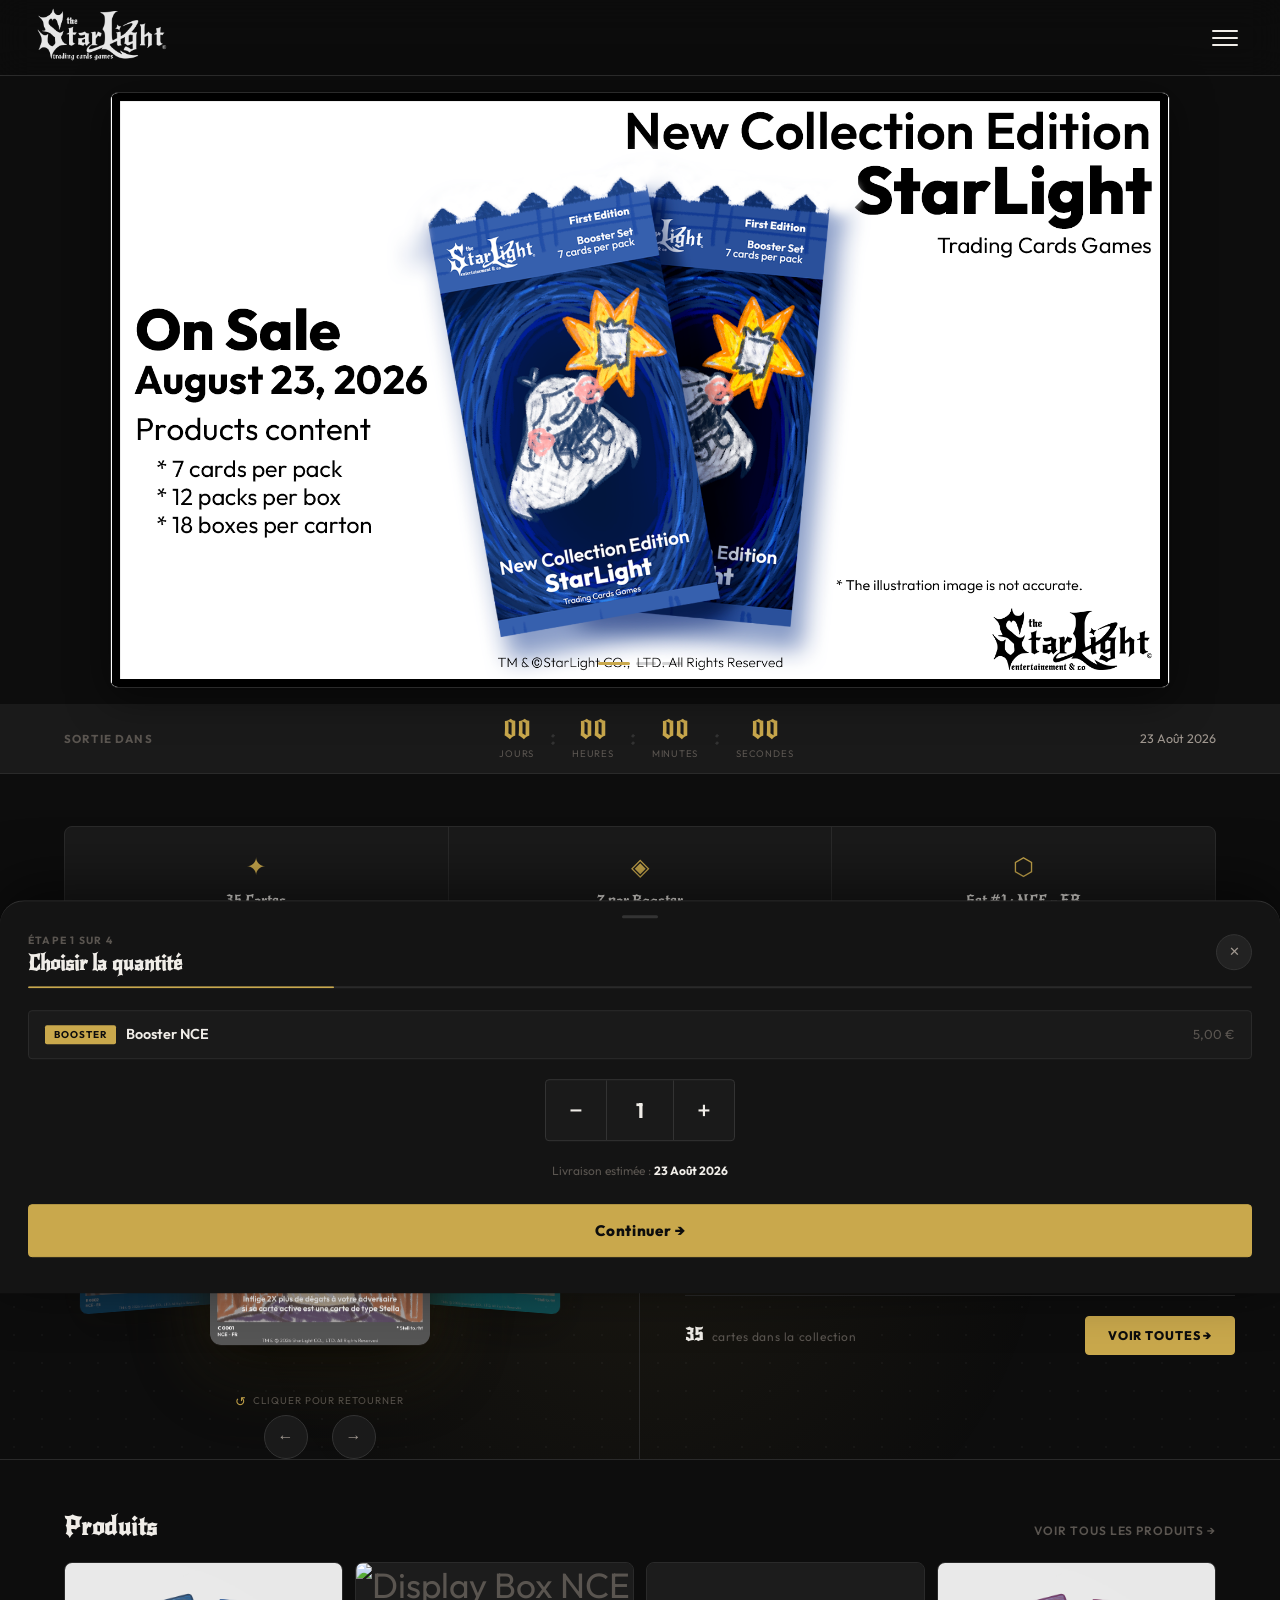
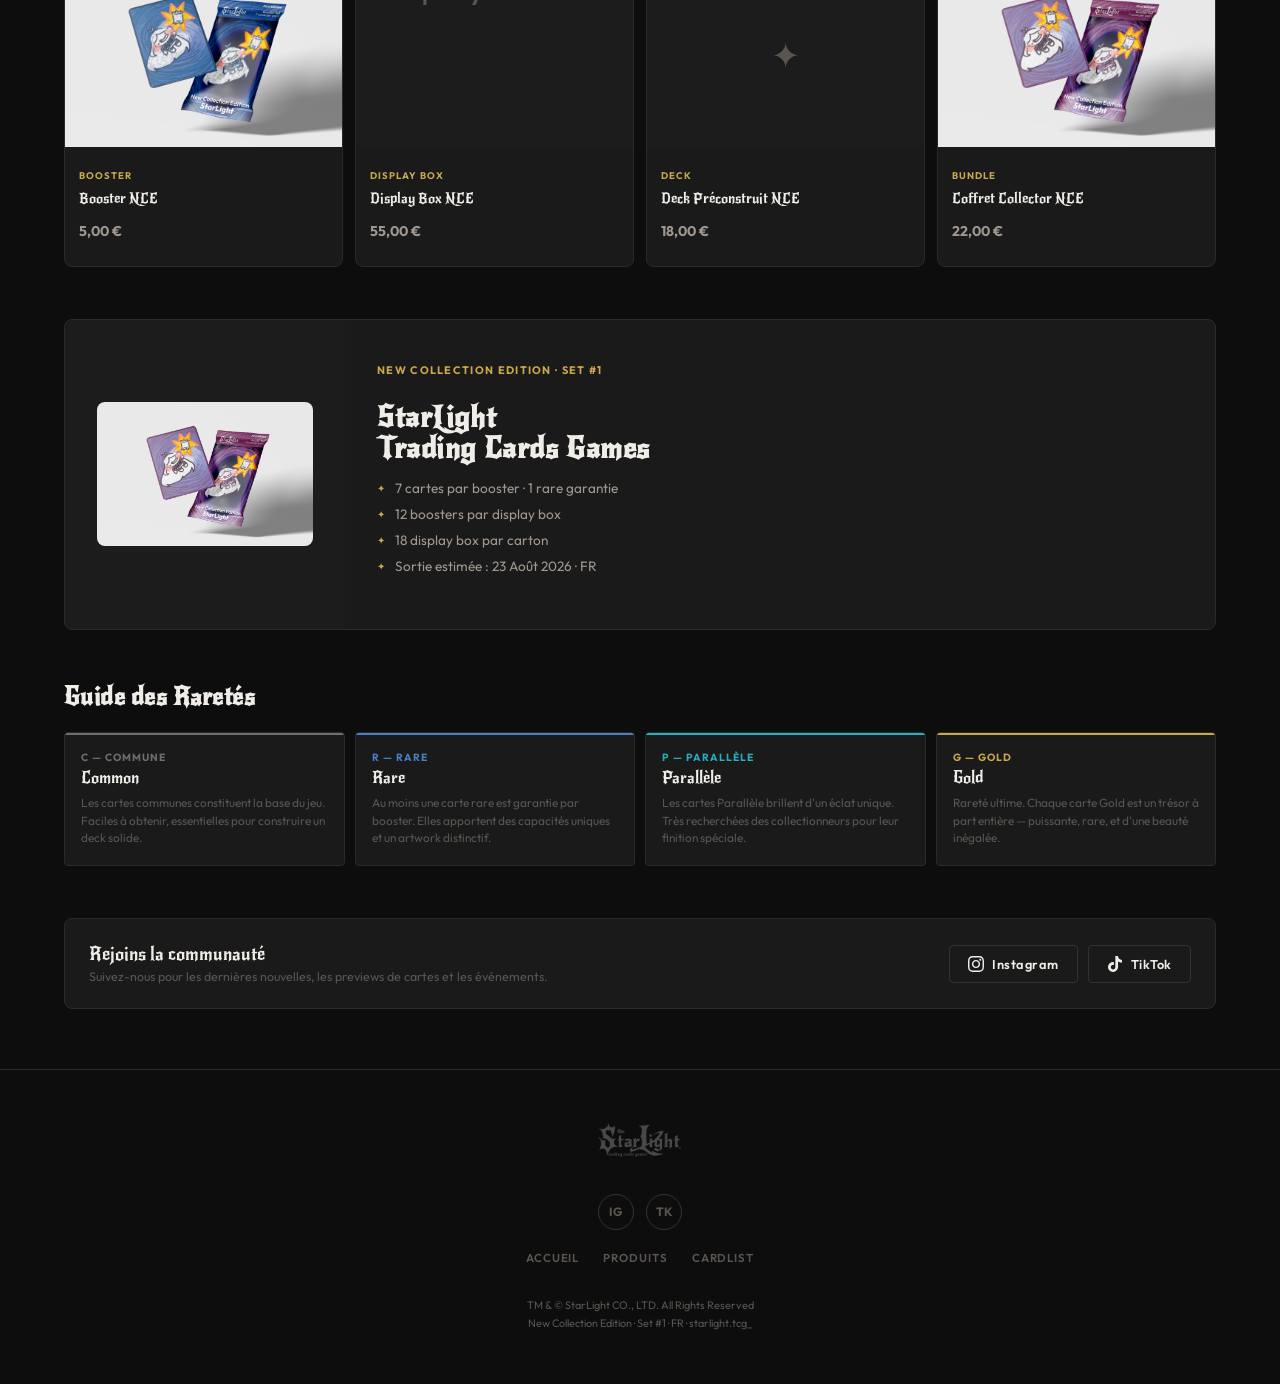
==== commit b827e903: "DA" ====
--- a/index.html
+++ b/index.html
@@ -187,150 +187,288 @@
 		}
 		.section-header a:hover { color: var(--gold); }
 
-		/* CARD CAROUSEL SECTION */
 		/* =============================== */
-		/* CARD CAROUSEL REDESIGN          */
+		/* CARD SHOWCASE SECTION           */
 		/* =============================== */
 
-		.cards-section-wrapper {
-			margin: 0 5%;
-			border-radius: var(--radius-lg);
+		.cards-showcase {
+			position: relative;
+			margin: 0;
 			overflow: hidden;
-			background: var(--surface);
-			border: 1px solid var(--border);
-			position: relative;
-		}
-
-		/* Subtle radial glow behind the center card */
-		.cards-section-wrapper::before {
+			/* Gradient borders top & bottom to blend with page */
+			border-top: 1px solid var(--border);
+			border-bottom: 1px solid var(--border);
+		}
+
+		/* Background — subtle dot grid pattern */
+		.cards-showcase::before {
 			content: "";
 			position: absolute;
-			top: 50%;
-			left: 50%;
-			transform: translate(-50%, -50%);
-			width: 340px;
-			height: 340px;
-			background: radial-gradient(circle, rgba(201,168,76,0.08) 0%, transparent 70%);
+			inset: 0;
+			background-image:
+				radial-gradient(circle at 50% 50%, rgba(201,168,76,0.07) 0%, transparent 60%),
+				radial-gradient(rgba(255,255,255,0.03) 1px, transparent 1px);
+			background-size: 100% 100%, 28px 28px;
 			pointer-events: none;
 			z-index: 0;
 		}
 
-		.cards-section {
+		.cards-showcase-inner {
+			position: relative;
+			z-index: 1;
+			display: grid;
+			grid-template-columns: 1fr;
+			gap: 0;
+		}
+
+		@media (min-width: 768px) {
+			.cards-showcase-inner {
+				grid-template-columns: 1fr 1fr;
+				min-height: 480px;
+			}
+		}
+
+		/* LEFT SIDE — carousel */
+		.showcase-carousel-col {
 			display: flex;
 			flex-direction: column;
 			align-items: center;
-			padding: 0 0 28px;
-			overflow: hidden;
+			justify-content: center;
+			padding: 40px 0 32px;
 			position: relative;
-			z-index: 1;
-		}
-
-		/* Top label inside the panel */
-		.carousel-top-label {
+		}
+
+		@media (min-width: 768px) {
+			.showcase-carousel-col {
+				border-right: 1px solid var(--border);
+				padding: 48px 0 40px;
+			}
+		}
+
+		/* 3D carousel in new context */
+		.cards-showcase .carousel {
+			width: 100%;
+			height: 52vw;
+			max-height: 380px;
+			min-height: 200px;
+			perspective: 1200px;
+			display: flex;
+			justify-content: center;
+			position: relative;
+			cursor: pointer;
+		}
+
+		/* Navigation arrows */
+		.carousel-arrow {
+			position: absolute;
+			bottom: 0;
+			width: 44px;
+			height: 44px;
+			border: 1px solid var(--border-2);
+			border-radius: 50%;
+			background: var(--surface);
+			color: var(--text-2);
+			font-size: 1rem;
 			display: flex;
 			align-items: center;
-			justify-content: space-between;
-			padding: 18px 22px 0;
-			width: 100%;
-			box-sizing: border-box;
-		}
-
-		.carousel-top-tag {
-			font-size: 0.65rem;
+			justify-content: center;
+			cursor: pointer;
+			transition: border-color var(--transition), color var(--transition), background var(--transition);
+			z-index: 10;
+		}
+		.carousel-arrow:hover { border-color: var(--gold); color: var(--gold); background: rgba(201,168,76,0.06); }
+		.carousel-arrow-prev { left: calc(50% - 56px); }
+		.carousel-arrow-next { left: calc(50% + 12px); }
+
+		/* Click hint — fade out after first interaction */
+		.carousel-click-hint {
+			font-size: 0.62rem;
+			color: var(--text-muted);
+			letter-spacing: 0.1em;
+			text-transform: uppercase;
+			margin-top: 8px;
+			display: flex;
+			align-items: center;
+			gap: 6px;
+			opacity: 1;
+			transition: opacity 0.5s ease;
+		}
+		.carousel-click-hint.hidden { opacity: 0; }
+		.carousel-click-hint::before { content: "↺"; color: var(--gold); font-size: 0.8rem; }
+
+		/* RIGHT SIDE — card info panel */
+		.showcase-info-col {
+			display: flex;
+			flex-direction: column;
+			justify-content: center;
+			padding: 32px 6% 32px;
+			gap: 20px;
+			border-top: 1px solid var(--border);
+		}
+
+		@media (min-width: 768px) {
+			.showcase-info-col {
+				padding: 48px 7%;
+				border-top: none;
+			}
+		}
+
+		.showcase-eyebrow {
+			font-size: 0.62rem;
 			font-weight: 700;
-			letter-spacing: 0.12em;
+			letter-spacing: 0.14em;
 			text-transform: uppercase;
 			color: var(--text-muted);
-		}
-
-		.carousel-top-hint {
-			font-size: 0.68rem;
+			margin: 0;
+		}
+
+		.showcase-card-header {
+			display: flex;
+			align-items: baseline;
+			gap: 10px;
+			flex-wrap: wrap;
+		}
+
+		.showcase-card-title {
+			font-family: var(--font-display);
+			font-size: clamp(1.6rem, 4vw, 2.4rem);
+			color: var(--text);
+			line-height: 1.1;
+			margin: 0;
+			transition: opacity 0.3s ease;
+		}
+
+		.showcase-card-subtitle {
+			font-size: 0.78rem;
 			color: var(--text-muted);
-			letter-spacing: 0.06em;
+			letter-spacing: 0.05em;
+			margin: 0;
+			transition: opacity 0.3s ease;
+			white-space: nowrap;
+		}
+
+		.showcase-rarity-row {
 			display: flex;
 			align-items: center;
-			gap: 6px;
-		}
-
-		.carousel-top-hint::before {
-			content: "↺";
-			font-size: 0.9rem;
-			color: var(--gold);
-		}
-
-		/* Override base carousel from index.css for this context */
-		.cards-section-wrapper .carousel {
-			height: 46vw;
-			max-height: 400px;
-			min-height: 220px;
-		}
-
-		/* Bottom info strip — name + rarity of center card */
-		.carousel-info-strip {
-			display: flex;
-			align-items: center;
-			justify-content: center;
-			gap: 12px;
-			padding: 0 22px;
-			width: 100%;
-			box-sizing: border-box;
-			margin-top: 4px;
-			min-height: 32px;
-		}
-
-		.carousel-card-name {
-			font-family: var(--font-display);
-			font-size: 1rem;
-			color: var(--text);
-			transition: opacity 0.3s ease;
-		}
-
-		.carousel-card-rarity {
+			gap: 10px;
+		}
+
+		.showcase-rarity-badge {
 			font-size: 0.65rem;
 			font-weight: 700;
 			letter-spacing: 0.1em;
 			text-transform: uppercase;
-			padding: 2px 8px;
+			padding: 4px 12px;
 			border-radius: 2px;
-			transition: opacity 0.3s ease;
-		}
-
-		.carousel-card-rarity.r-C { background: rgba(110,110,110,0.2); color: var(--common); border: 1px solid rgba(110,110,110,0.3); }
-		.carousel-card-rarity.r-R { background: rgba(74,127,193,0.2);  color: var(--rare);   border: 1px solid rgba(74,127,193,0.3); }
-		.carousel-card-rarity.r-P { background: rgba(42,173,189,0.2);  color: var(--parallel); border: 1px solid rgba(42,173,189,0.3); }
-		.carousel-card-rarity.r-G { background: rgba(201,168,76,0.2);  color: var(--gold);   border: 1px solid rgba(201,168,76,0.3); }
-
-		/* Bottom CTA */
-		.carousel-cta {
-			display: flex;
-			justify-content: center;
-			margin-top: 16px;
-		}
-
-		.btn-carousel-cta {
-			padding: 10px 24px;
-			background: transparent;
+			transition: background 0.3s, color 0.3s, border-color 0.3s;
+		}
+		.showcase-rarity-badge.r-C { background: rgba(110,110,110,0.15); color: var(--common);   border: 1px solid rgba(110,110,110,0.3); }
+		.showcase-rarity-badge.r-R { background: rgba(74,127,193,0.15);  color: var(--rare);     border: 1px solid rgba(74,127,193,0.3); }
+		.showcase-rarity-badge.r-P { background: rgba(42,173,189,0.15);  color: var(--parallel); border: 1px solid rgba(42,173,189,0.3); }
+		.showcase-rarity-badge.r-G { background: rgba(201,168,76,0.15);  color: var(--gold);     border: 1px solid rgba(201,168,76,0.3); }
+
+		.showcase-set-label {
+			font-size: 0.72rem;
+			color: var(--text-muted);
+			letter-spacing: 0.06em;
+		}
+
+		/* Stat bars */
+		.showcase-stats {
+			display: flex;
+			flex-direction: column;
+			gap: 10px;
+		}
+
+		.stat-row {
+			display: flex;
+			align-items: center;
+			gap: 12px;
+		}
+
+		.stat-label {
+			font-size: 0.68rem;
+			font-weight: 700;
+			letter-spacing: 0.08em;
+			text-transform: uppercase;
+			color: var(--text-muted);
+			width: 56px;
+			flex-shrink: 0;
+		}
+
+		.stat-bar-track {
+			flex: 1;
+			height: 3px;
+			background: var(--border);
+			border-radius: 2px;
+			overflow: hidden;
+		}
+
+		.stat-bar-fill {
+			height: 100%;
+			border-radius: 2px;
+			background: var(--gold);
+			transform-origin: left;
+			transform: scaleX(0);
+			transition: transform 0.7s cubic-bezier(0.22, 1, 0.36, 1);
+		}
+
+		.stat-bar-fill.animate { transform: scaleX(1); }
+
+		.stat-value {
+			font-size: 0.72rem;
+			font-weight: 700;
 			color: var(--text-2);
-			border: 1px solid var(--border-2);
+			width: 32px;
+			text-align: right;
+			flex-shrink: 0;
+		}
+
+		/* Divider inside info panel */
+		.showcase-divider {
+			height: 1px;
+			background: var(--border);
+			margin: 0;
+		}
+
+		/* Bottom row — card count + CTA */
+		.showcase-bottom {
+			display: flex;
+			align-items: center;
+			justify-content: space-between;
+			gap: 12px;
+			flex-wrap: wrap;
+		}
+
+		.showcase-count {
+			font-size: 0.75rem;
+			color: var(--text-muted);
+			letter-spacing: 0.05em;
+		}
+
+		.showcase-count strong {
+			font-family: var(--font-display);
+			font-size: 1.1rem;
+			color: var(--text);
+			margin-right: 4px;
+		}
+
+		.btn-showcase-cta {
+			padding: 11px 22px;
+			background: var(--gold);
+			color: #0d0d0d;
+			border: 1px solid var(--gold);
 			border-radius: var(--radius-sm);
 			font-family: var(--font-body);
 			font-size: 0.78rem;
-			font-weight: 600;
-			letter-spacing: 0.06em;
+			font-weight: 800;
+			letter-spacing: 0.07em;
 			text-transform: uppercase;
 			text-decoration: none;
-			cursor: pointer;
-			transition: border-color var(--transition), color var(--transition);
-		}
-		.btn-carousel-cta:hover { border-color: var(--gold); color: var(--gold); }
-
-		/* Divider lines left/right of carousel */
-		.carousel-divider {
-			width: 100%;
-			height: 1px;
-			background: var(--border);
-			margin: 0;
-		}
+			transition: background var(--transition);
+			white-space: nowrap;
+		}
+		.btn-showcase-cta:hover { background: var(--gold-light); border-color: var(--gold-light); }
 
 		/* FEATURES STRIP */
 		.features-strip {
@@ -978,62 +1116,73 @@
 	</div>
 
 	<!-- ========================= -->
-	<!-- CARD CAROUSEL PREVIEW     -->
-	<!-- ========================= -->
-
-	<div class="section-header">
-		<h2>Les Cartes</h2>
-		<a href="404.html">Voir toutes les cartes →</a>
-	</div>
-
-	<div class="cards-section-wrapper">
-		<div class="cards-section">
-
-			<!-- Top bar -->
-			<div class="carousel-top-label">
-				<span class="carousel-top-tag">✦ New Collection Edition — Set #1</span>
-				<span class="carousel-top-hint">Cliquer pour retourner</span>
-			</div>
-
-			<div class="carousel-divider" style="margin-top:14px;"></div>
-
-			<!-- Carousel 3D -->
-			<div class="carousel" id="carousel">
-				<div class="card left" data-name="Nathan" data-rarity="R">
-					<div class="card-inner">
-						<div class="card-front"><img src="./cards/Rcarte2.png" alt="Carte R" /></div>
-						<div class="card-back"><img src="./cards/Arriere.png" alt="Dos de carte" /></div>
+	<!-- CARD SHOWCASE             -->
+	<!-- ========================= -->
+
+	<section class="cards-showcase">
+		<div class="cards-showcase-inner">
+
+			<!-- COL GAUCHE : carousel 3D -->
+			<div class="showcase-carousel-col">
+				<div class="carousel" id="carousel">
+					<div class="card left" data-name="Nathan" data-rarity="R" data-subtitle="Original" data-hp="50" data-atk="20">
+						<div class="card-inner">
+							<div class="card-front"><img src="./cards/Rcarte2.png" alt="Carte R" /></div>
+							<div class="card-back"><img src="./cards/Arriere.png" alt="Dos de carte" /></div>
+						</div>
+					</div>
+					<div class="card center" data-name="Nathan" data-rarity="C" data-subtitle="Original" data-hp="50" data-atk="20">
+						<div class="card-inner">
+							<div class="card-front"><img src="./cards/Ccarte1.png" alt="Carte C" /></div>
+							<div class="card-back"><img src="./cards/Arriere.png" alt="Dos de carte" /></div>
+						</div>
+					</div>
+					<div class="card right" data-name="Nathan" data-rarity="P" data-subtitle="Original" data-hp="50" data-atk="20">
+						<div class="card-inner">
+							<div class="card-front"><img src="./cards/Pcarte3.png" alt="Carte P" /></div>
+							<div class="card-back"><img src="./cards/Arriere.png" alt="Dos de carte" /></div>
+						</div>
 					</div>
 				</div>
-				<div class="card center" data-name="Nathan" data-rarity="C">
-					<div class="card-inner">
-						<div class="card-front"><img src="./cards/Ccarte1.png" alt="Carte C" /></div>
-						<div class="card-back"><img src="./cards/Arriere.png" alt="Dos de carte" /></div>
+
+				<button class="carousel-arrow carousel-arrow-prev" id="carouselPrev" aria-label="Précédent">←</button>
+				<button class="carousel-arrow carousel-arrow-next" id="carouselNext" aria-label="Suivant">→</button>
+				<p class="carousel-click-hint" id="carouselHint">Cliquer pour retourner</p>
+			</div>
+
+			<!-- COL DROITE : infos carte -->
+			<div class="showcase-info-col">
+				<p class="showcase-eyebrow">✦ New Collection Edition · Set #1</p>
+				<div class="showcase-card-header">
+					<h2 class="showcase-card-title" id="showcaseCardName">Nathan</h2>
+					<p class="showcase-card-subtitle" id="showcaseCardSubtitle">Original</p>
+				</div>
+				<div class="showcase-rarity-row">
+					<span class="showcase-rarity-badge r-C" id="showcaseRarity">C — Commune</span>
+					<span class="showcase-set-label">NCE – FR</span>
+				</div>
+				<div class="showcase-divider"></div>
+				<div class="showcase-stats">
+					<div class="stat-row">
+						<span class="stat-label">HP</span>
+						<div class="stat-bar-track"><div class="stat-bar-fill" id="statHpBar"></div></div>
+						<span class="stat-value" id="statHpVal">50</span>
+					</div>
+					<div class="stat-row">
+						<span class="stat-label">ATK</span>
+						<div class="stat-bar-track"><div class="stat-bar-fill" id="statAtkBar"></div></div>
+						<span class="stat-value" id="statAtkVal">20</span>
 					</div>
 				</div>
-				<div class="card right" data-name="Nathan" data-rarity="P">
-					<div class="card-inner">
-						<div class="card-front"><img src="./cards/Pcarte3.png" alt="Carte P" /></div>
-						<div class="card-back"><img src="./cards/Arriere.png" alt="Dos de carte" /></div>
-					</div>
+				<div class="showcase-divider"></div>
+				<div class="showcase-bottom">
+					<div class="showcase-count"><strong>35</strong> cartes dans la collection</div>
+					<a href="404.html" class="btn-showcase-cta">Voir toutes →</a>
 				</div>
 			</div>
 
-			<div class="carousel-divider"></div>
-
-			<!-- Info strip -->
-			<div class="carousel-info-strip">
-				<span class="carousel-card-name" id="carouselCardName">Nathan</span>
-				<span class="carousel-card-rarity r-C" id="carouselCardRarity">C — Commune</span>
-			</div>
-
-			<!-- CTA -->
-			<div class="carousel-cta">
-				<a href="404.html" class="btn-carousel-cta">Voir les 35 cartes →</a>
-			</div>
-
-		</div>
-	</div>
+		</div>
+	</section>
 
 	<!-- ========================= -->
 	<!-- PRODUITS MINI GRID        -->
@@ -1261,6 +1410,20 @@
 	<!-- ========================= -->
 
 	<script>
+		// STARS BACKGROUND
+		;(function () {
+			const bg = document.createElement("div")
+			bg.className = "stars-bg"
+			bg.setAttribute("aria-hidden", "true")
+			for (let i = 0; i < 12; i++) {
+				const s = document.createElement("span")
+				s.className = "star"
+				s.textContent = "✦"
+				bg.appendChild(s)
+			}
+			document.body.insertBefore(bg, document.body.firstChild)
+		})()
+
 		// MENU
 		const menuBtn = document.getElementById("menuBtn")
 		const menuOverlay = document.getElementById("menuOverlay")
@@ -1290,23 +1453,101 @@
 
 		adInterval = setInterval(() => goToSlide((adIndex + 1) % heroDots.length), 5000)
 
-		// CARD CAROUSEL
+		// CARD SHOWCASE
 		const carousel = document.getElementById("carousel")
 		if (carousel) {
 			let order = ["left", "center", "right"]
-			carousel.addEventListener("click", rotate)
+			let hintDismissed = false
+
+			const rarityLabels = { C: "C — Commune", R: "R — Rare", P: "P — Parallèle", G: "G — Gold" }
+			const MAX_HP  = 100
+			const MAX_ATK = 60
+
+			function updateShowcase(animate) {
+				const cards = document.querySelectorAll(".card")
+				const centerIdx = order.indexOf("center")
+				const c = cards[centerIdx]
+				if (!c) return
+
+				const name     = c.dataset.name     || "—"
+				const subtitle = c.dataset.subtitle  || ""
+				const rarity   = c.dataset.rarity    || "C"
+				const hp       = parseInt(c.dataset.hp)  || 0
+				const atk      = parseInt(c.dataset.atk) || 0
+
+				// Text
+				const nameEl = document.getElementById("showcaseCardName")
+				const subEl  = document.getElementById("showcaseCardSubtitle")
+				const rarEl  = document.getElementById("showcaseRarity")
+				if (nameEl) { nameEl.style.opacity = 0; setTimeout(() => { nameEl.textContent = name;    nameEl.style.opacity = 1 }, 180) }
+				if (subEl)  { subEl.style.opacity  = 0; setTimeout(() => { subEl.textContent  = subtitle; subEl.style.opacity  = 1 }, 180) }
+				if (rarEl)  {
+					rarEl.style.opacity = 0
+					setTimeout(() => {
+						rarEl.textContent = rarityLabels[rarity] || rarity
+						rarEl.className = "showcase-rarity-badge r-" + rarity
+						rarEl.style.opacity = 1
+					}, 180)
+				}
+
+				// Stat bars
+				const hpBar  = document.getElementById("statHpBar")
+				const atkBar = document.getElementById("statAtkBar")
+				const hpVal  = document.getElementById("statHpVal")
+				const atkVal = document.getElementById("statAtkVal")
+
+				if (hpBar) {
+					hpBar.classList.remove("animate")
+					hpBar.style.width = (hp / MAX_HP * 100) + "%"
+					// Color based on rarity
+					const colors = { C: "var(--common)", R: "var(--rare)", P: "var(--parallel)", G: "var(--gold)" }
+					hpBar.style.background  = colors[rarity] || "var(--gold)"
+					atkBar.style.background = colors[rarity] || "var(--gold)"
+					void hpBar.offsetWidth // reflow
+					hpBar.classList.add("animate")
+				}
+				if (atkBar) {
+					atkBar.classList.remove("animate")
+					atkBar.style.width = (atk / MAX_ATK * 100) + "%"
+					void atkBar.offsetWidth
+					atkBar.classList.add("animate")
+				}
+				if (hpVal)  hpVal.textContent  = hp  + " HP"
+				if (atkVal) atkVal.textContent = atk + " ATK"
+			}
+
 			function rotate() {
 				const cards = document.querySelectorAll(".card")
-				const currentCenterIndex = order.indexOf("center")
-				cards[currentCenterIndex].classList.add("flipped")
+				const ci = order.indexOf("center")
+				cards[ci].classList.add("flipped")
 				order.push(order.shift())
 				cards.forEach((card, i) => {
 					card.classList.remove("left", "center", "right")
 					card.classList.add(order[i])
 				})
-				const newCenterIndex = order.indexOf("center")
-				setTimeout(() => cards[newCenterIndex].classList.remove("flipped"), 400)
+				const ni = order.indexOf("center")
+				setTimeout(() => {
+					cards[ni].classList.remove("flipped")
+					updateShowcase(true)
+				}, 400)
+
+				// Dismiss hint after first click
+				if (!hintDismissed) {
+					hintDismissed = true
+					const hint = document.getElementById("carouselHint")
+					if (hint) hint.classList.add("hidden")
+				}
 			}
+
+			carousel.addEventListener("click", rotate)
+
+			const prevBtn = document.getElementById("carouselPrev")
+			const nextBtn = document.getElementById("carouselNext")
+			if (prevBtn) prevBtn.addEventListener("click", (e) => { e.stopPropagation(); rotate() })
+			if (nextBtn) nextBtn.addEventListener("click", (e) => { e.stopPropagation(); rotate() })
+
+			// Init stat bars with animation on page load
+			setTimeout(() => updateShowcase(true), 300)
 		}
 
 		// COUNTDOWN
--- a/index.css
+++ b/index.css
@@ -574,4 +574,47 @@
     font-size: 0.8rem; text-decoration: none;
     transition: border-color var(--transition), color var(--transition);
 }
-.footer-social a:hover { border-color: var(--gold); color: var(--gold); }+.footer-social a:hover { border-color: var(--gold); color: var(--gold); }
+
+/* ========================= */
+/* STARS BACKGROUND          */
+/* ========================= */
+
+.stars-bg {
+    position: fixed;
+    inset: 0;
+    pointer-events: none;
+    overflow: hidden;
+    z-index: 0;
+}
+
+.star {
+    position: absolute;
+    opacity: 0;
+    animation: floatStar 7s ease-in-out infinite;
+    color: var(--gold);
+    font-size: 1rem;
+    user-select: none;
+}
+
+/* 12 étoiles, positions et timings variés */
+.star:nth-child(1)  { left: 4%;   top: 8%;  animation-delay: 0s;    font-size: 1.3rem; animation-duration: 8s;  }
+.star:nth-child(2)  { left: 16%;  top: 72%; animation-delay: 1.2s;  font-size: 0.65rem; animation-duration: 6s; }
+.star:nth-child(3)  { left: 29%;  top: 18%; animation-delay: 2.1s;  font-size: 0.85rem; animation-duration: 9s; }
+.star:nth-child(4)  { left: 44%;  top: 83%; animation-delay: 0.5s;  font-size: 1.1rem;  animation-duration: 7s; }
+.star:nth-child(5)  { left: 58%;  top: 6%;  animation-delay: 3.0s;  font-size: 0.6rem;  animation-duration: 6.5s;}
+.star:nth-child(6)  { left: 71%;  top: 60%; animation-delay: 0.8s;  font-size: 1.2rem;  animation-duration: 8.5s;}
+.star:nth-child(7)  { left: 85%;  top: 22%; animation-delay: 1.7s;  font-size: 0.75rem; animation-duration: 7.5s;}
+.star:nth-child(8)  { left: 93%;  top: 78%; animation-delay: 2.6s;  font-size: 0.9rem;  animation-duration: 6s; }
+.star:nth-child(9)  { left: 9%;   top: 45%; animation-delay: 3.4s;  font-size: 1.4rem;  animation-duration: 9.5s;}
+.star:nth-child(10) { left: 38%;  top: 52%; animation-delay: 0.3s;  font-size: 0.7rem;  animation-duration: 7s; }
+.star:nth-child(11) { left: 62%;  top: 35%; animation-delay: 1.9s;  font-size: 0.55rem; animation-duration: 8s; }
+.star:nth-child(12) { left: 78%;  top: 90%; animation-delay: 4.1s;  font-size: 1.0rem;  animation-duration: 6.5s;}
+
+@keyframes floatStar {
+    0%   { opacity: 0;    transform: translateY(0) rotate(0deg); }
+    20%  { opacity: 0.2; }
+    50%  { opacity: 0.1;  transform: translateY(-20px) rotate(22deg); }
+    80%  { opacity: 0.2; }
+    100% { opacity: 0;    transform: translateY(0) rotate(0deg); }
+}
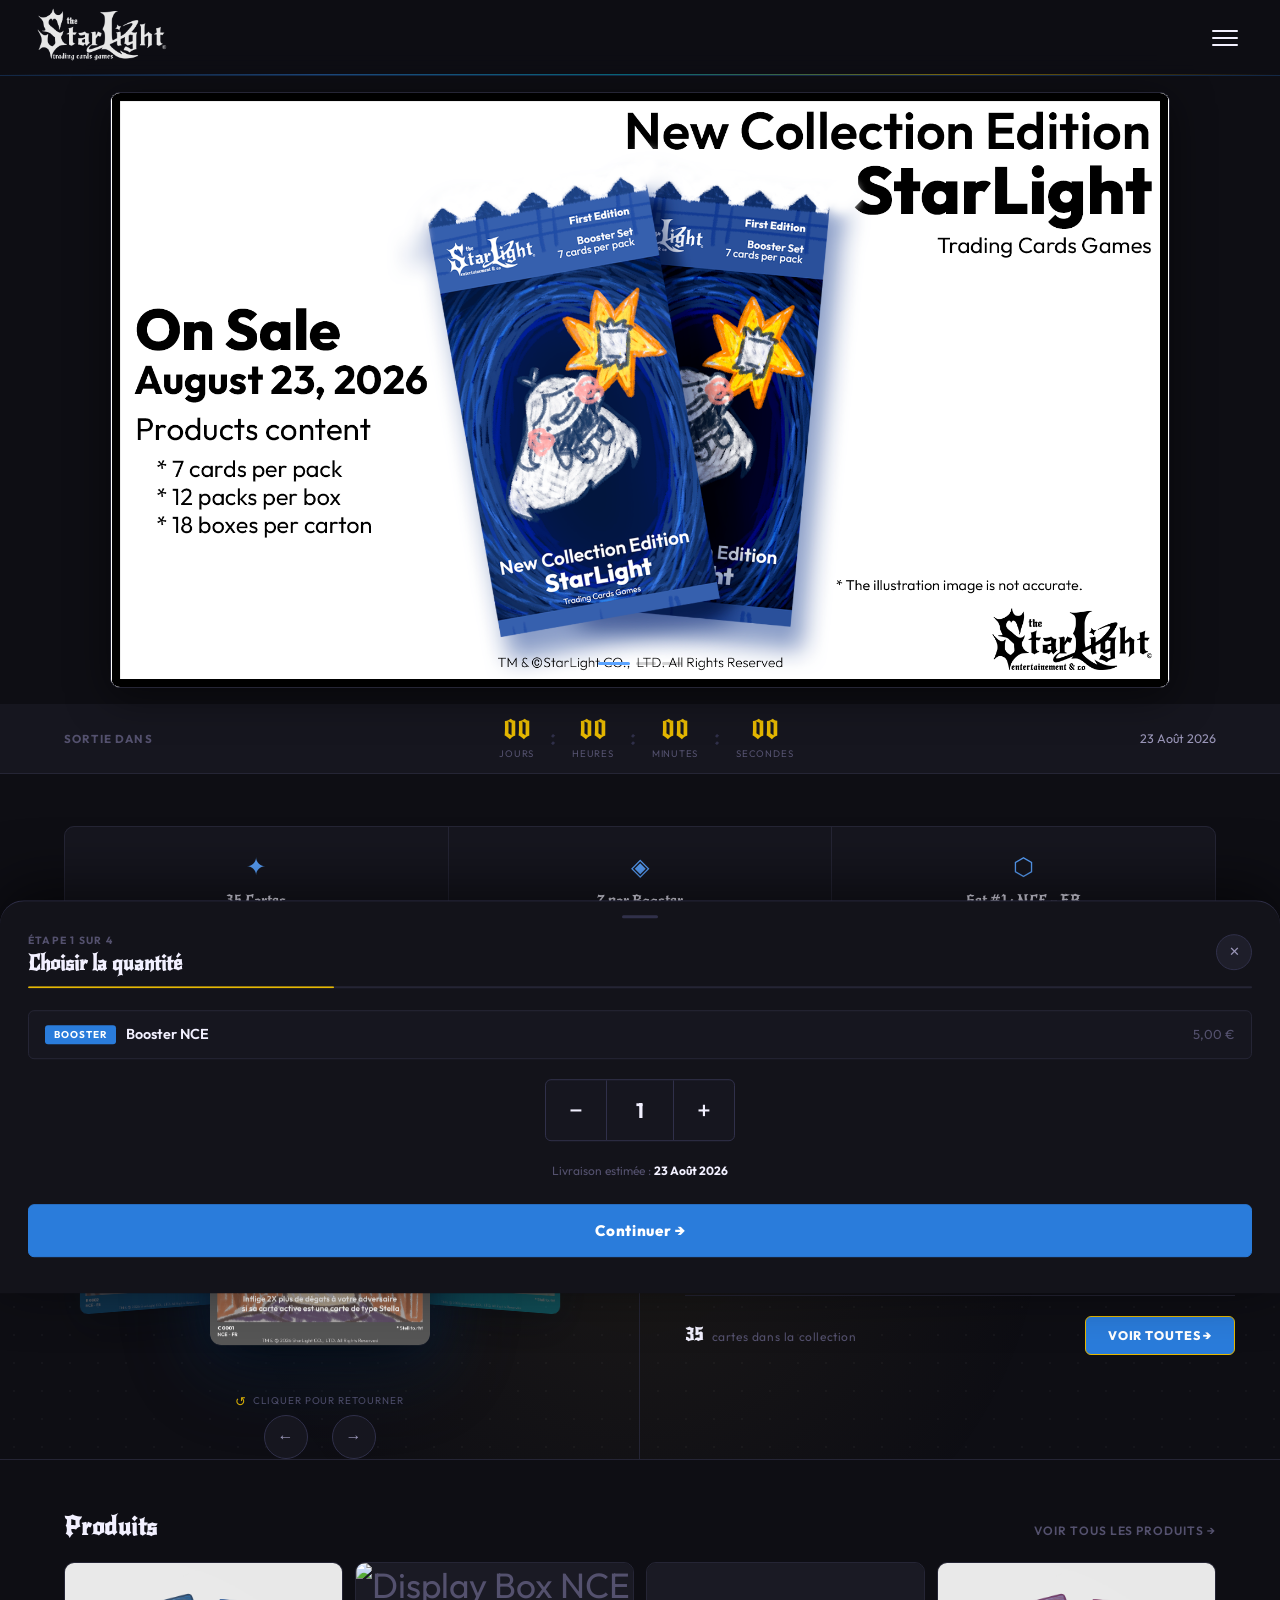
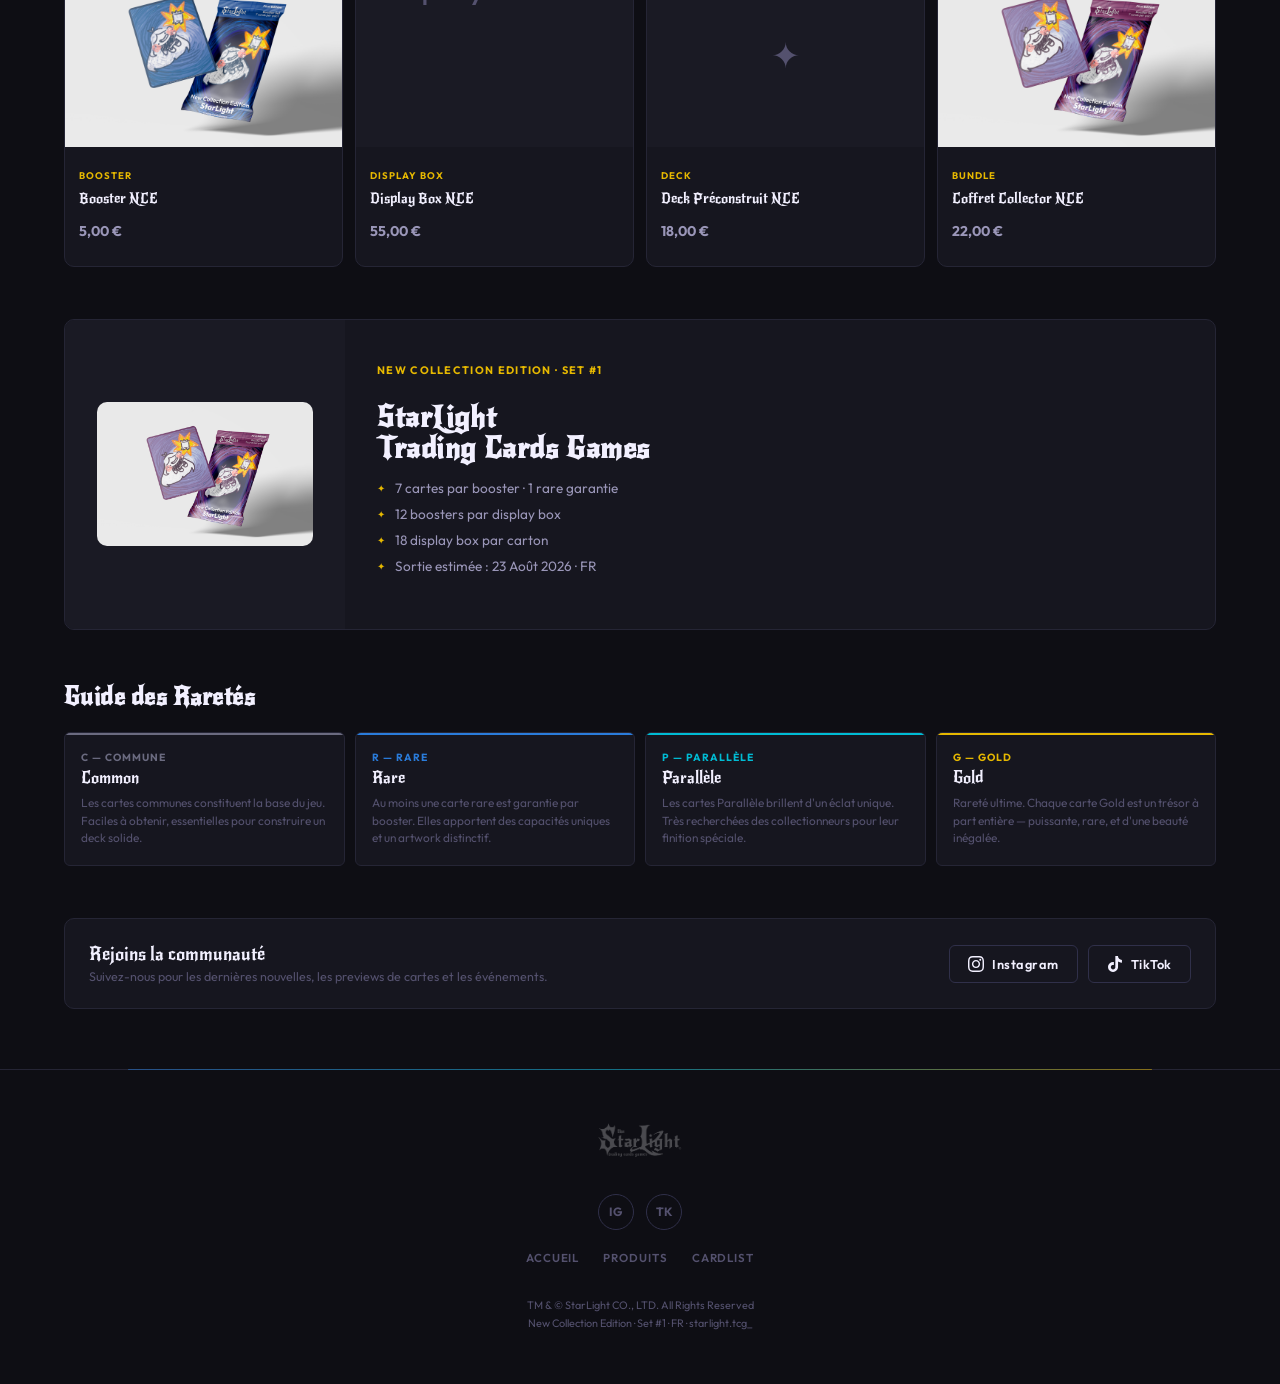
==== commit 593af20e: "correction" ====
--- a/index.html
+++ b/index.html
@@ -94,7 +94,7 @@
 		}
 
 		.hero-dot.active {
-			background: var(--gold);
+			background: var(--rare-light);
 			width: 32px;
 		}
 
@@ -455,8 +455,8 @@
 
 		.btn-showcase-cta {
 			padding: 11px 22px;
-			background: var(--gold);
-			color: #0d0d0d;
+			background: var(--rare);
+			color: #fff;
 			border: 1px solid var(--gold);
 			border-radius: var(--radius-sm);
 			font-family: var(--font-body);
@@ -468,7 +468,7 @@
 			transition: background var(--transition);
 			white-space: nowrap;
 		}
-		.btn-showcase-cta:hover { background: var(--gold-light); border-color: var(--gold-light); }
+		.btn-showcase-cta:hover { background: var(--rare-light); border-color: var(--rare-light); color: #0e0e14; }
 
 		/* FEATURES STRIP */
 		.features-strip {
@@ -492,7 +492,7 @@
 			font-size: 1.5rem;
 			display: block;
 			margin-bottom: 10px;
-			color: var(--gold);
+			color: var(--rare-light);
 		}
 
 		.feature-title {
@@ -957,8 +957,8 @@
 
 		.preorder-btn-next {
 			flex: 1; padding: 16px 14px;
-			background: var(--gold); color: #0d0d0d;
-			border: 1px solid var(--gold); border-radius: var(--radius-sm);
+			background: var(--rare); color: #fff;
+			border: 1px solid var(--rare); border-radius: var(--radius-sm);
 			font-family: var(--font-body); font-size: 0.95rem;
 			font-weight: 800; letter-spacing: 0.04em; cursor: pointer;
 			transition: background var(--transition);
@@ -1033,7 +1033,7 @@
 			<ul>
 				<li><a href="index.html">Accueil</a></li>
 				<li><a href="products.html">Produits</a></li>
-				<li><a href="404.html">CardList</a></li>
+				<li><a href="cardlist.html">CardList</a></li>
 			</ul>
 		</nav>
 	</div>
@@ -1177,7 +1177,7 @@
 				<div class="showcase-divider"></div>
 				<div class="showcase-bottom">
 					<div class="showcase-count"><strong>35</strong> cartes dans la collection</div>
-					<a href="404.html" class="btn-showcase-cta">Voir toutes →</a>
+					<a href="cardlist.html" class="btn-showcase-cta">Voir toutes →</a>
 				</div>
 			</div>
 
@@ -1246,7 +1246,7 @@
 				<div class="release-detail-row">Sortie estimée : 23 Août 2026 · FR</div>
 			</div>
 			<div class="release-cta">
-				<a href="products.html" class="btn-hero-primary">Précommander maintenant</a>
+				<a href="products.html" class="btn-hero-primary" style="background:var(--rare);border-color:var(--rare);color:#fff;">Précommander maintenant</a>
 			</div>
 		</div>
 	</div>
@@ -1315,7 +1315,7 @@
 		<div class="footer-links">
 			<a href="index.html">Accueil</a>
 			<a href="products.html">Produits</a>
-			<a href="404.html">CardList</a>
+			<a href="cardlist.html">CardList</a>
 		</div>
 		<p class="footer-copy">TM &amp; © StarLight CO., LTD. All Rights Reserved<br>New Collection Edition · Set #1 · FR · starlight.tcg_</p>
 	</footer>
--- a/index.css
+++ b/index.css
@@ -1,42 +1,57 @@
 /* ========================= */
 /* STARLIGHT TCG — DESIGN    */
-/* SYSTEM v2                 */
+/* SYSTEM v3 — VIVID         */
 /* ========================= */
 
 :root {
-    --bg:         #0d0d0d;
-    --bg-2:       #141414;
-    --bg-3:       #1c1c1c;
-    --surface:    #1a1a1a;
-    --surface-2:  #222222;
-    --border:     #2a2a2a;
-    --border-2:   #333333;
-
-    --text:       #f0ede8;
-    --text-2:     #a09890;
-    --text-muted: #5a5550;
-
-    --gold:       #c9a84c;
-    --gold-light: #e6c97a;
-    --gold-dark:  #8a6f2e;
-
-    --rare:       #4a7fc1;
-    --parallel:   #2aadbd;
-    --common:     #6e6e6e;
-
-    --accent:     #c9a84c;
-    --accent-glow: rgba(201,168,76,0.12);
-
-    --radius-sm:  4px;
-    --radius:     8px;
-    --radius-lg:  14px;
-
+    /* Backgrounds — dark mais moins plat */
+    --bg:         #0e0e14;
+    --bg-2:       #13131a;
+    --bg-3:       #1a1a24;
+    --surface:    #16161f;
+    --surface-2:  #1e1e2a;
+    --border:     #252535;
+    --border-2:   #30304a;
+
+    /* Texte */
+    --text:       #f2f0ff;
+    --text-2:     #9a96b8;
+    --text-muted: #54516e;
+
+    /* Couleurs rareté — directement extraites des cartes */
+    --gold:       #e6b800;
+    --gold-light: #ffd740;
+    --gold-dark:  #a07c00;
+    --gold-glow:  rgba(230,184,0,0.18);
+
+    --rare:       #2a7cdb;       /* bleu carte R */
+    --rare-light: #5aa3ff;
+    --rare-glow:  rgba(42,124,219,0.18);
+
+    --parallel:   #00bcd4;       /* cyan carte P */
+    --parallel-light: #4dd9ea;
+    --parallel-glow:  rgba(0,188,212,0.18);
+
+    --common:     #6b6b80;       /* gris carte C */
+    --common-light: #9a9ab0;
+
+    /* Accent principal = bleu rare (dominant dans les cartes) */
+    --accent:        var(--rare);
+    --accent-glow:   var(--rare-glow);
+
+    /* Radius */
+    --radius-sm:  6px;
+    --radius:     10px;
+    --radius-lg:  16px;
+
+    /* Typo */
     --font-display: "New Rocker", system-ui;
     --font-body:    "Outfit", sans-serif;
 
-    --shadow-sm:  0 2px 8px rgba(0,0,0,0.4);
-    --shadow:     0 8px 32px rgba(0,0,0,0.6);
-    --shadow-lg:  0 20px 60px rgba(0,0,0,0.8);
+    /* Ombres */
+    --shadow-sm:  0 2px 8px rgba(0,0,0,0.5);
+    --shadow:     0 8px 32px rgba(0,0,0,0.7);
+    --shadow-lg:  0 20px 60px rgba(0,0,0,0.85);
 
     --transition: 0.22s ease;
 }
@@ -66,14 +81,25 @@
     position: sticky;
     top: 0;
     z-index: 100;
-    background: rgba(13,13,13,0.92);
-    backdrop-filter: blur(16px);
-    -webkit-backdrop-filter: blur(16px);
+    background: rgba(14,14,20,0.92);
+    backdrop-filter: blur(20px);
+    -webkit-backdrop-filter: blur(20px);
     box-sizing: border-box;
     width: 100%;
     height: 68px;
     min-height: 68px;
-    border-bottom: 1px solid var(--border);
+    /* Ligne colorée en bas — bleu rare */
+    border-bottom: 1px solid rgba(42,124,219,0.25);
+}
+
+/* Accent line animé */
+header::after {
+    content: "";
+    position: absolute;
+    bottom: 0; left: 0; right: 0;
+    height: 1px;
+    background: linear-gradient(90deg, transparent, var(--rare), var(--parallel), var(--gold), transparent);
+    opacity: 0.5;
 }
 
 .logo {
@@ -103,7 +129,9 @@
     transition: var(--transition);
 }
 
-.menu:hover div { background: var(--gold); }
+.menu:hover div:nth-child(1) { background: #bf327a; }
+.menu:hover div:nth-child(2) { background: #bf327a; }
+.menu:hover div:nth-child(3) { background: #bf327a; }
 
 @media (min-width: 600px) {
     .logo { width: 140px; }
@@ -126,9 +154,9 @@
 .menu-overlay-bg {
     position: absolute;
     inset: 0;
-    background: rgba(0,0,0,0.88);
-    backdrop-filter: blur(20px);
-    -webkit-backdrop-filter: blur(20px);
+    background: rgba(8,8,14,0.94);
+    backdrop-filter: blur(24px);
+    -webkit-backdrop-filter: blur(24px);
 }
 
 .menu-nav {
@@ -152,7 +180,6 @@
 .menu-nav ul li:nth-child(1) { animation-delay: 0.05s; }
 .menu-nav ul li:nth-child(2) { animation-delay: 0.12s; }
 .menu-nav ul li:nth-child(3) { animation-delay: 0.19s; }
-.menu-nav ul li:nth-child(4) { animation-delay: 0.26s; }
 
 @keyframes fadeInUp { to { opacity: 1; transform: translateY(0); } }
 
@@ -167,10 +194,10 @@
     display: block;
 }
 
-.menu-nav ul li a:hover {
-    color: var(--gold);
-    text-shadow: 0 0 40px rgba(201,168,76,0.35);
-}
+/* Chaque lien menu prend la couleur d'une rareté */
+.menu-nav ul li:nth-child(1) a:hover { color: var(--rare-light);     text-shadow: 0 0 40px rgba(42,124,219,0.4); }
+.menu-nav ul li:nth-child(2) a:hover { color: var(--parallel-light); text-shadow: 0 0 40px rgba(0,188,212,0.4); }
+.menu-nav ul li:nth-child(3) a:hover { color: var(--gold-light);     text-shadow: 0 0 40px rgba(230,184,0,0.4); }
 
 @media (max-width: 600px) {
     .menu-nav ul li a { font-size: 2.2rem; }
@@ -178,6 +205,23 @@
 }
 
 /* ========================= */
+/* SHARED TAGS               */
+/* ========================= */
+
+.product-tag, .pc-tag, .detail-tag {
+    display: inline-block;
+    font-size: 0.62rem;
+    font-weight: 700;
+    letter-spacing: 0.1em;
+    text-transform: uppercase;
+    padding: 3px 9px;
+    border-radius: 3px;
+    background: var(--rare);
+    color: #fff;
+    align-self: flex-start;
+}
+
+/* ========================= */
 /* CAROUSEL PUB              */
 /* ========================= */
 
@@ -187,7 +231,7 @@
     padding: 20px 16px 0;
 }
 
-@media (min-width: 600px) { .ad-carousel-wrapper { padding: 28px 28px 0; } }
+@media (min-width: 600px) { .ad-carousel-wrapper { padding: 24px 28px 0; } }
 
 .ad-carousel {
     width: 100%;
@@ -196,8 +240,9 @@
     overflow: hidden;
     position: relative;
     border-radius: var(--radius);
-    border: 1px solid var(--border);
+    border: 1px solid var(--border-2);
     background: var(--bg-2);
+    box-shadow: 0 8px 40px rgba(42,124,219,0.12);
 }
 
 .ad-track {
@@ -210,7 +255,7 @@
     min-width: 100%;
     height: 100%;
     box-sizing: border-box;
-    background: var(--bg-2);
+    background: #fff;
 }
 
 .ad-slide img { width: 100%; height: 100%; object-fit: contain; }
@@ -238,7 +283,6 @@
     flex-direction: column;
     align-items: center;
     padding: 0;
-    margin-top: 24px;
     overflow: hidden;
 }
 
@@ -291,7 +335,7 @@
 .card-front img, .card-back img {
     width: 100%;
     border-radius: 11px;
-    box-shadow: 0 20px 60px rgba(0,0,0,0.8), 0 0 40px rgba(201,168,76,0.06);
+    box-shadow: 0 20px 60px rgba(0,0,0,0.8), 0 0 40px rgba(42,124,219,0.12);
 }
 
 .card.flipped .card-inner { transform: rotateY(180deg); }
@@ -306,7 +350,7 @@
     transform: translate(-50%, -50%) translateX(0) scale(1) rotateY(0deg);
     opacity: 1;
     z-index: 3;
-    filter: drop-shadow(0 0 28px rgba(201,168,76,0.18));
+    filter: drop-shadow(0 0 28px rgba(42,124,219,0.25));
 }
 
 .right {
@@ -332,23 +376,6 @@
 }
 
 /* ========================= */
-/* SHARED TAGS               */
-/* ========================= */
-
-.product-tag, .pc-tag, .detail-tag {
-    display: inline-block;
-    font-size: 0.62rem;
-    font-weight: 700;
-    letter-spacing: 0.1em;
-    text-transform: uppercase;
-    padding: 3px 9px;
-    border-radius: 2px;
-    background: var(--gold);
-    color: #0d0d0d;
-    align-self: flex-start;
-}
-
-/* ========================= */
 /* PREORDER PANEL            */
 /* ========================= */
 
@@ -356,7 +383,7 @@
     display: none;
     position: fixed;
     inset: 0;
-    background: rgba(0,0,0,0.7);
+    background: rgba(0,0,0,0.75);
     z-index: 500;
     backdrop-filter: blur(6px);
     -webkit-backdrop-filter: blur(6px);
@@ -370,8 +397,8 @@
     background: var(--bg-2);
     border-radius: 20px 20px 0 0;
     padding: 0 20px 32px;
-    box-shadow: 0 -12px 60px rgba(0,0,0,0.6);
-    border-top: 1px solid var(--border-2);
+    box-shadow: 0 -12px 60px rgba(0,0,0,0.7);
+    border-top: 2px solid var(--rare);
     transform: translateY(100%);
     transition: transform 0.42s cubic-bezier(0.32, 0.72, 0, 1);
     max-height: 88vh;
@@ -381,7 +408,7 @@
     width: 100%;
     max-width: 100vw;
 }
-@media (min-width: 600px) { .preorder-panel { padding: 0 28px 36px; max-height: 92vh; border-radius: 24px 24px 0 0; } }
+@media (min-width: 600px) { .preorder-panel { padding: 0 28px 36px; border-radius: 24px 24px 0 0; } }
 .preorder-panel.open { transform: translateY(0); }
 
 .preorder-handle {
@@ -400,7 +427,7 @@
 .preorder-step-label {
     margin: 0 0 4px;
     font-size: 0.65rem; font-weight: 700;
-    letter-spacing: 0.12em; text-transform: uppercase; color: var(--text-muted);
+    letter-spacing: 0.12em; text-transform: uppercase; color: var(--rare-light);
 }
 
 .preorder-title {
@@ -416,16 +443,17 @@
     font-size: 13px; cursor: pointer; flex-shrink: 0;
     display: flex; align-items: center; justify-content: center;
     color: var(--text-2);
-    transition: background var(--transition);
-}
-.preorder-close:hover { background: var(--border-2); }
+    transition: background var(--transition), border-color var(--transition);
+}
+.preorder-close:hover { background: var(--border-2); border-color: var(--rare); color: var(--rare-light); }
 
 .preorder-progress {
-    height: 2px; background: var(--border);
+    height: 3px; background: var(--border);
     border-radius: 2px; margin-bottom: 22px; overflow: hidden;
 }
 .preorder-progress-bar {
-    height: 100%; background: var(--gold);
+    height: 100%;
+    background: linear-gradient(90deg, var(--rare), var(--parallel));
     border-radius: 2px; transition: width 0.4s ease; width: 25%;
 }
 
@@ -436,22 +464,23 @@
     display: flex; align-items: center; gap: 10px;
     margin-bottom: 20px; padding: 14px 16px;
     background: var(--surface); border-radius: var(--radius-sm);
-    border: 1px solid var(--border);
+    border: 1px solid rgba(42,124,219,0.2);
 }
 .preorder-product-name { font-weight: 600; font-size: 0.9rem; color: var(--text); min-width: 0; flex: 1; }
 .preorder-unit-price   { font-size: 0.82rem; color: var(--text-muted); white-space: nowrap; }
 
 .qty-selector {
     display: flex; align-items: center; justify-content: center;
-    margin: 0 auto 20px; width: fit-content; max-width: 100%;
+    margin: 0 auto 20px; width: fit-content;
     border: 1px solid var(--border-2); border-radius: var(--radius-sm); overflow: hidden;
     background: var(--surface);
 }
 .qty-btn {
     width: 60px; height: 60px; background: transparent; border: none;
     font-size: 1.6rem; cursor: pointer; font-family: var(--font-body); color: var(--text);
-    transition: background var(--transition);
-}
+    transition: background var(--transition), color var(--transition);
+}
+.qty-btn:hover { background: rgba(42,124,219,0.1); color: var(--rare-light); }
 .qty-btn:active { background: var(--border); }
 .qty-value {
     width: 68px; text-align: center; font-size: 1.3rem;
@@ -469,7 +498,7 @@
 .preorder-summary-total {
     display: flex; justify-content: space-between;
     font-weight: 800; font-size: 1.05rem; color: var(--text);
-    padding: 16px 0 10px; border-top: 1px solid var(--gold-dark); margin-top: 4px;
+    padding: 16px 0 10px; border-top: 2px solid var(--rare); margin-top: 4px;
 }
 
 .preorder-form { display: flex; flex-direction: column; gap: 10px; }
@@ -477,28 +506,27 @@
 @media (min-width: 480px) { .form-row { flex-direction: row; } }
 
 .form-input {
-    flex: 1; padding: 14px 14px;
+    flex: 1; padding: 14px;
     border: 1px solid var(--border-2); border-radius: var(--radius-sm);
     font-family: var(--font-body); font-size: 1rem;
-    outline: none; transition: border-color var(--transition);
+    outline: none; transition: border-color var(--transition), box-shadow var(--transition);
     box-sizing: border-box; min-width: 0;
-    background: var(--surface); color: var(--text);
-    -webkit-appearance: none;
+    background: var(--surface); color: var(--text); -webkit-appearance: none;
 }
 .form-input.full { width: 100%; }
-.form-input:focus { border-color: var(--gold); }
+.form-input:focus { border-color: var(--rare); box-shadow: 0 0 0 3px rgba(42,124,219,0.12); }
 .form-input::placeholder { color: var(--text-muted); }
 
 .payment-options { display: flex; flex-direction: column; gap: 10px; margin-bottom: 16px; }
 .payment-option {
     display: flex; align-items: center; gap: 14px;
-    padding: 16px 16px; border: 1px solid var(--border-2);
+    padding: 16px; border: 1px solid var(--border-2);
     border-radius: var(--radius-sm); cursor: pointer;
     font-size: 0.92rem; font-weight: 600; color: var(--text);
     transition: border-color var(--transition), background var(--transition);
     background: var(--surface);
 }
-.payment-option:has(input:checked) { border-color: var(--gold); background: rgba(201,168,76,0.08); }
+.payment-option:has(input:checked) { border-color: var(--rare); background: rgba(42,124,219,0.08); }
 .payment-option input { display: none; }
 .payment-icon { font-size: 1.4rem; flex-shrink: 0; }
 .payment-label { flex: 1; }
@@ -518,15 +546,15 @@
 .preorder-btn-back:hover { border-color: var(--text-2); color: var(--text); }
 
 .preorder-btn-next {
-    flex: 1; min-width: 0; padding: 16px 14px;
-    background: var(--gold); color: #0d0d0d;
-    border: 1px solid var(--gold); border-radius: var(--radius-sm);
+    flex: 1; padding: 16px 14px;
+    background: var(--rare); color: #fff;
+    border: 1px solid var(--rare); border-radius: var(--radius-sm);
     font-family: var(--font-body); font-size: 0.95rem;
     font-weight: 800; letter-spacing: 0.04em; cursor: pointer;
-    transition: background var(--transition);
+    transition: background var(--transition), border-color var(--transition);
     white-space: nowrap; overflow: hidden; text-overflow: ellipsis;
 }
-.preorder-btn-next:hover { background: var(--gold-light); border-color: var(--gold-light); }
+.preorder-btn-next:hover { background: var(--rare-light); border-color: var(--rare-light); color: #0e0e14; }
 .preorder-btn-next.success { background: #2a9d5c; border-color: #2a9d5c; color: #fff; }
 
 /* ========================= */
@@ -534,47 +562,52 @@
 /* ========================= */
 
 .site-footer {
-    border-top: 1px solid var(--border);
-    padding: 36px 5%;
+    border-top: 1px solid var(--border-2);
+    padding: 40px 5%;
     display: flex;
     flex-direction: column;
     align-items: center;
-    gap: 18px;
+    gap: 20px;
     margin-top: 60px;
+    /* Subtle gradient top border coloré */
+    position: relative;
+}
+
+.site-footer::before {
+    content: "";
+    position: absolute;
+    top: -1px; left: 10%; right: 10%;
+    height: 1px;
+    background: linear-gradient(90deg, var(--rare), var(--parallel), var(--gold));
+    opacity: 0.5;
+    border-radius: 1px;
 }
 
 .footer-logo { width: 90px; filter: invert(1); opacity: 0.25; }
 
-.footer-links {
-    display: flex;
-    gap: 24px;
-    flex-wrap: wrap;
-    justify-content: center;
-}
-
-.footer-links a {
-    font-size: 0.72rem;
-    color: var(--text-muted);
-    text-decoration: none;
-    letter-spacing: 0.08em;
-    text-transform: uppercase;
-    transition: color var(--transition);
-}
-.footer-links a:hover { color: var(--gold); }
-
-.footer-copy { font-size: 0.68rem; color: var(--text-muted); text-align: center; line-height: 1.7; }
-
 .footer-social { display: flex; gap: 12px; }
-
 .footer-social a {
-    width: 34px; height: 34px;
+    width: 36px; height: 36px;
     border: 1px solid var(--border-2); border-radius: 50%;
     display: flex; align-items: center; justify-content: center;
-    color: var(--text-muted);
-    font-size: 0.8rem; text-decoration: none;
-    transition: border-color var(--transition), color var(--transition);
-}
-.footer-social a:hover { border-color: var(--gold); color: var(--gold); }
+    color: var(--text-muted); text-decoration: none;
+    font-size: 0.75rem; font-weight: 700;
+    transition: border-color var(--transition), color var(--transition), background var(--transition);
+}
+.footer-social a:nth-child(1):hover { border-color: var(--parallel); color: var(--parallel); background: rgba(0,188,212,0.08); }
+.footer-social a:nth-child(2):hover { border-color: var(--rare-light); color: var(--rare-light); background: rgba(42,124,219,0.08); }
+
+.footer-links {
+    display: flex; gap: 24px; flex-wrap: wrap; justify-content: center;
+}
+.footer-links a {
+    font-size: 0.72rem; color: var(--text-muted); text-decoration: none;
+    letter-spacing: 0.08em; text-transform: uppercase; font-weight: 600;
+    transition: color var(--transition);
+}
+.footer-links a:hover { color: var(--rare-light); }
+
+.footer-copy { font-size: 0.68rem; color: var(--text-muted); text-align: center; line-height: 1.7; }
 
 /* ========================= */
 /* STARS BACKGROUND          */
@@ -592,10 +625,15 @@
     position: absolute;
     opacity: 0;
     animation: floatStar 7s ease-in-out infinite;
-    color: var(--gold);
     font-size: 1rem;
     user-select: none;
 }
+
+/* Chaque étoile prend la couleur d'une rareté en cyclant */
+.star:nth-child(1),  .star:nth-child(5),  .star:nth-child(9)  { color: var(--rare); }
+.star:nth-child(2),  .star:nth-child(6),  .star:nth-child(10) { color: var(--parallel); }
+.star:nth-child(3),  .star:nth-child(7),  .star:nth-child(11) { color: var(--gold); }
+.star:nth-child(4),  .star:nth-child(8),  .star:nth-child(12) { color: var(--common-light); }
 
 /* 12 étoiles, positions et timings variés */
 .star:nth-child(1)  { left: 4%;   top: 8%;  animation-delay: 0s;    font-size: 1.3rem; animation-duration: 8s;  }
@@ -613,8 +651,8 @@
 
 @keyframes floatStar {
     0%   { opacity: 0;    transform: translateY(0) rotate(0deg); }
-    20%  { opacity: 0.2; }
-    50%  { opacity: 0.1;  transform: translateY(-20px) rotate(22deg); }
-    80%  { opacity: 0.2; }
+    20%  { opacity: 0.28; }
+    50%  { opacity: 0.14; transform: translateY(-20px) rotate(22deg); }
+    80%  { opacity: 0.28; }
     100% { opacity: 0;    transform: translateY(0) rotate(0deg); }
 }
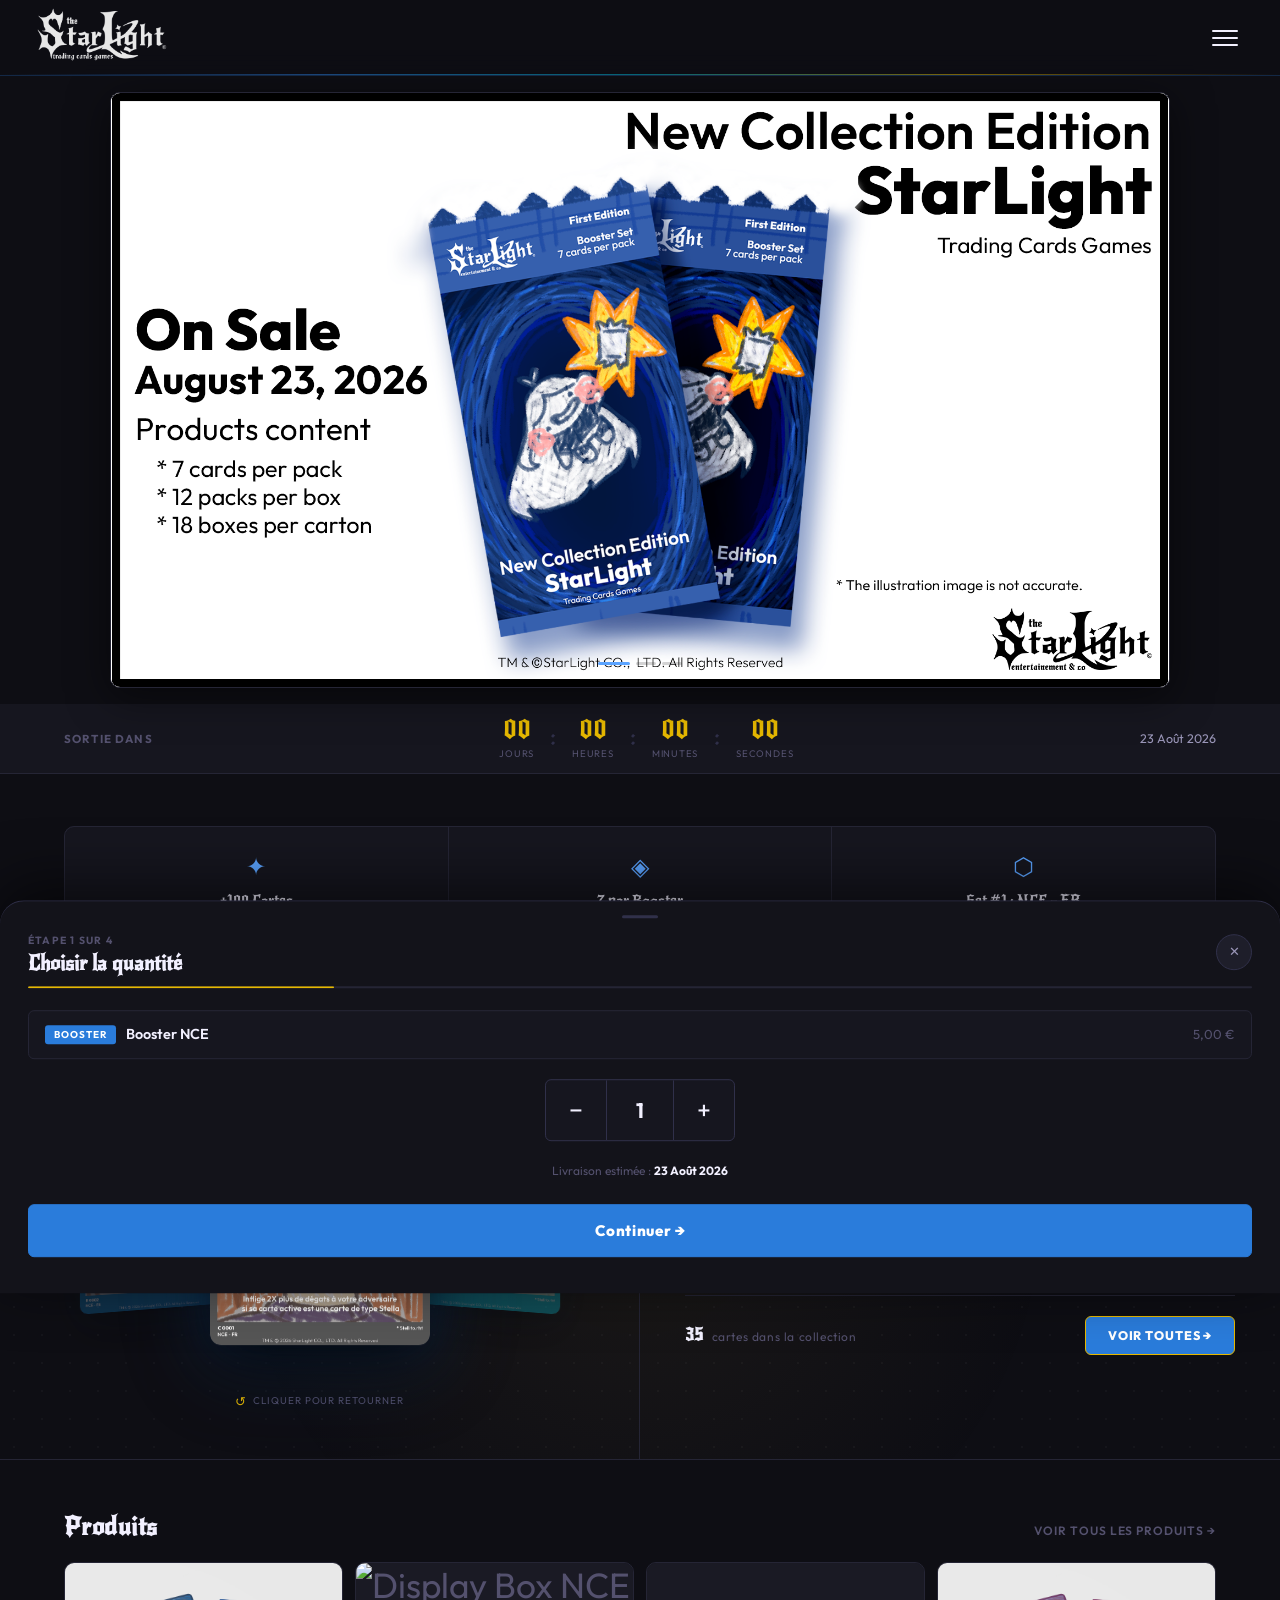
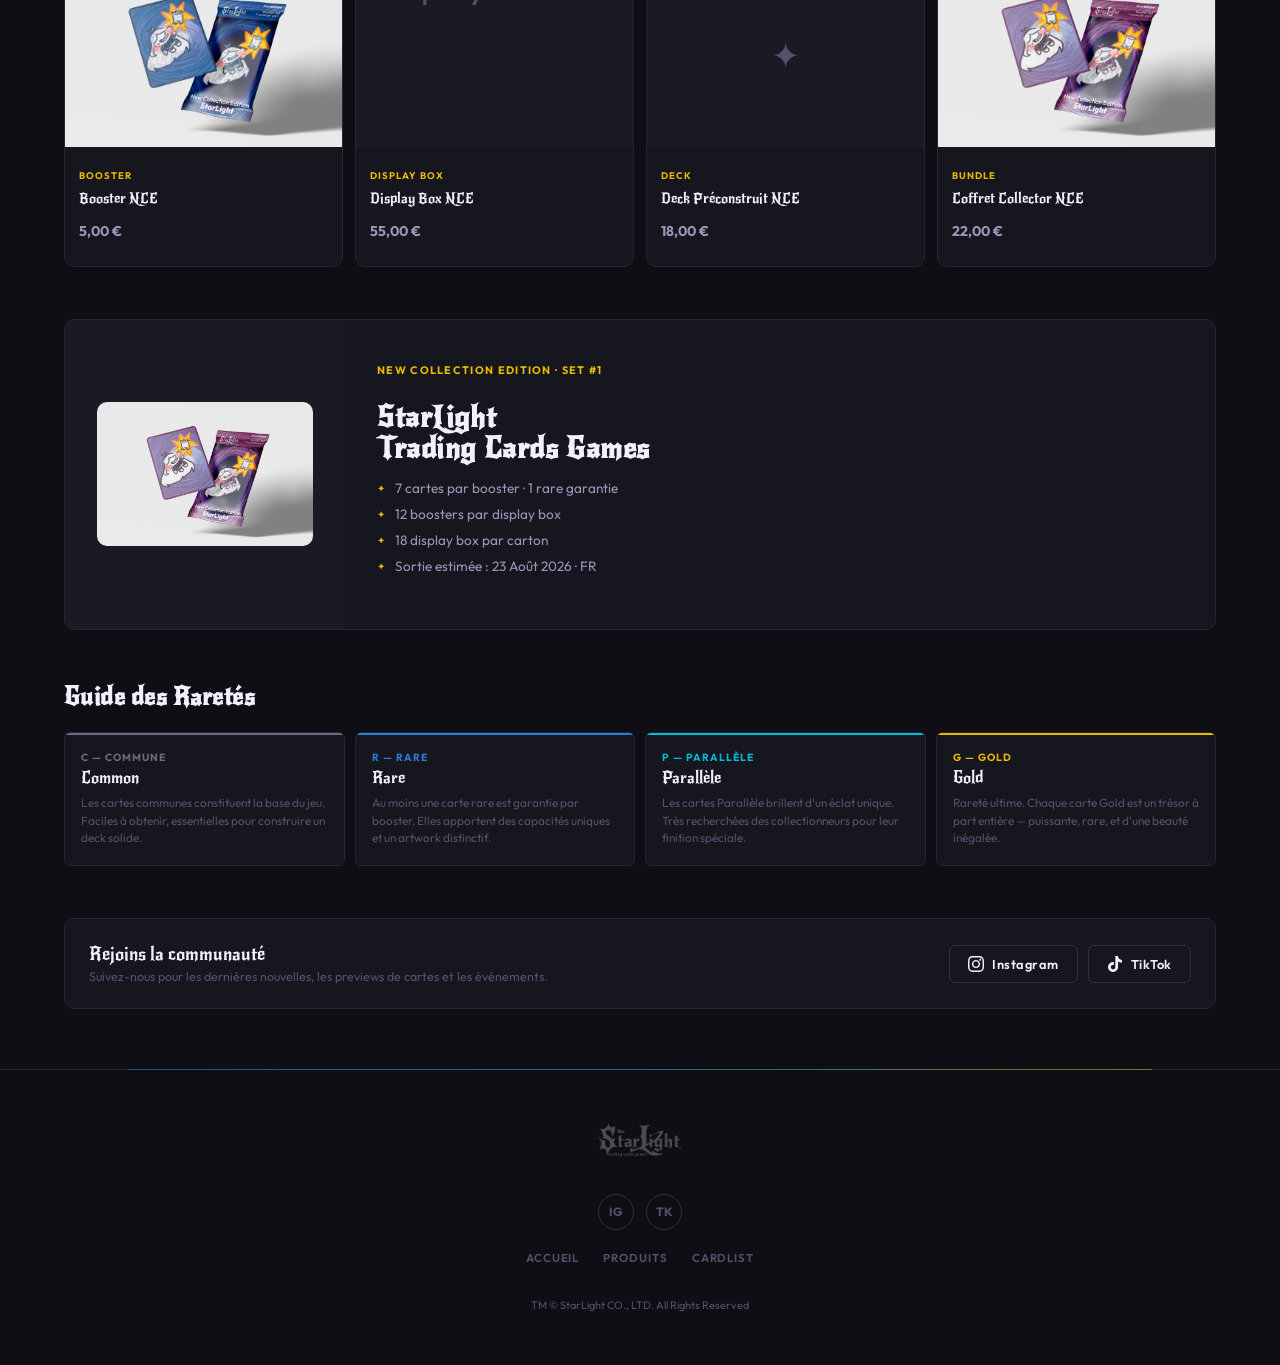
==== commit 8d577fc7: "oui" ====
--- a/index.html
+++ b/index.html
@@ -1100,7 +1100,7 @@
 	<div class="features-strip">
 		<div class="feature-item">
 			<span class="feature-icon">✦</span>
-			<p class="feature-title">35 Cartes</p>
+			<p class="feature-title">+100 Cartes</p>
 			<p class="feature-desc">4 raretés : Commune, Rare, Parallèle & Gold</p>
 		</div>
 		<div class="feature-item">
@@ -1145,8 +1145,6 @@
 					</div>
 				</div>
 
-				<button class="carousel-arrow carousel-arrow-prev" id="carouselPrev" aria-label="Précédent">←</button>
-				<button class="carousel-arrow carousel-arrow-next" id="carouselNext" aria-label="Suivant">→</button>
 				<p class="carousel-click-hint" id="carouselHint">Cliquer pour retourner</p>
 			</div>
 
@@ -1317,7 +1315,7 @@
 			<a href="products.html">Produits</a>
 			<a href="cardlist.html">CardList</a>
 		</div>
-		<p class="footer-copy">TM &amp; © StarLight CO., LTD. All Rights Reserved<br>New Collection Edition · Set #1 · FR · starlight.tcg_</p>
+		<p class="footer-copy">TM © StarLight CO., LTD. All Rights Reserved<br></p>
 	</footer>
 
 	<!-- ========================= -->
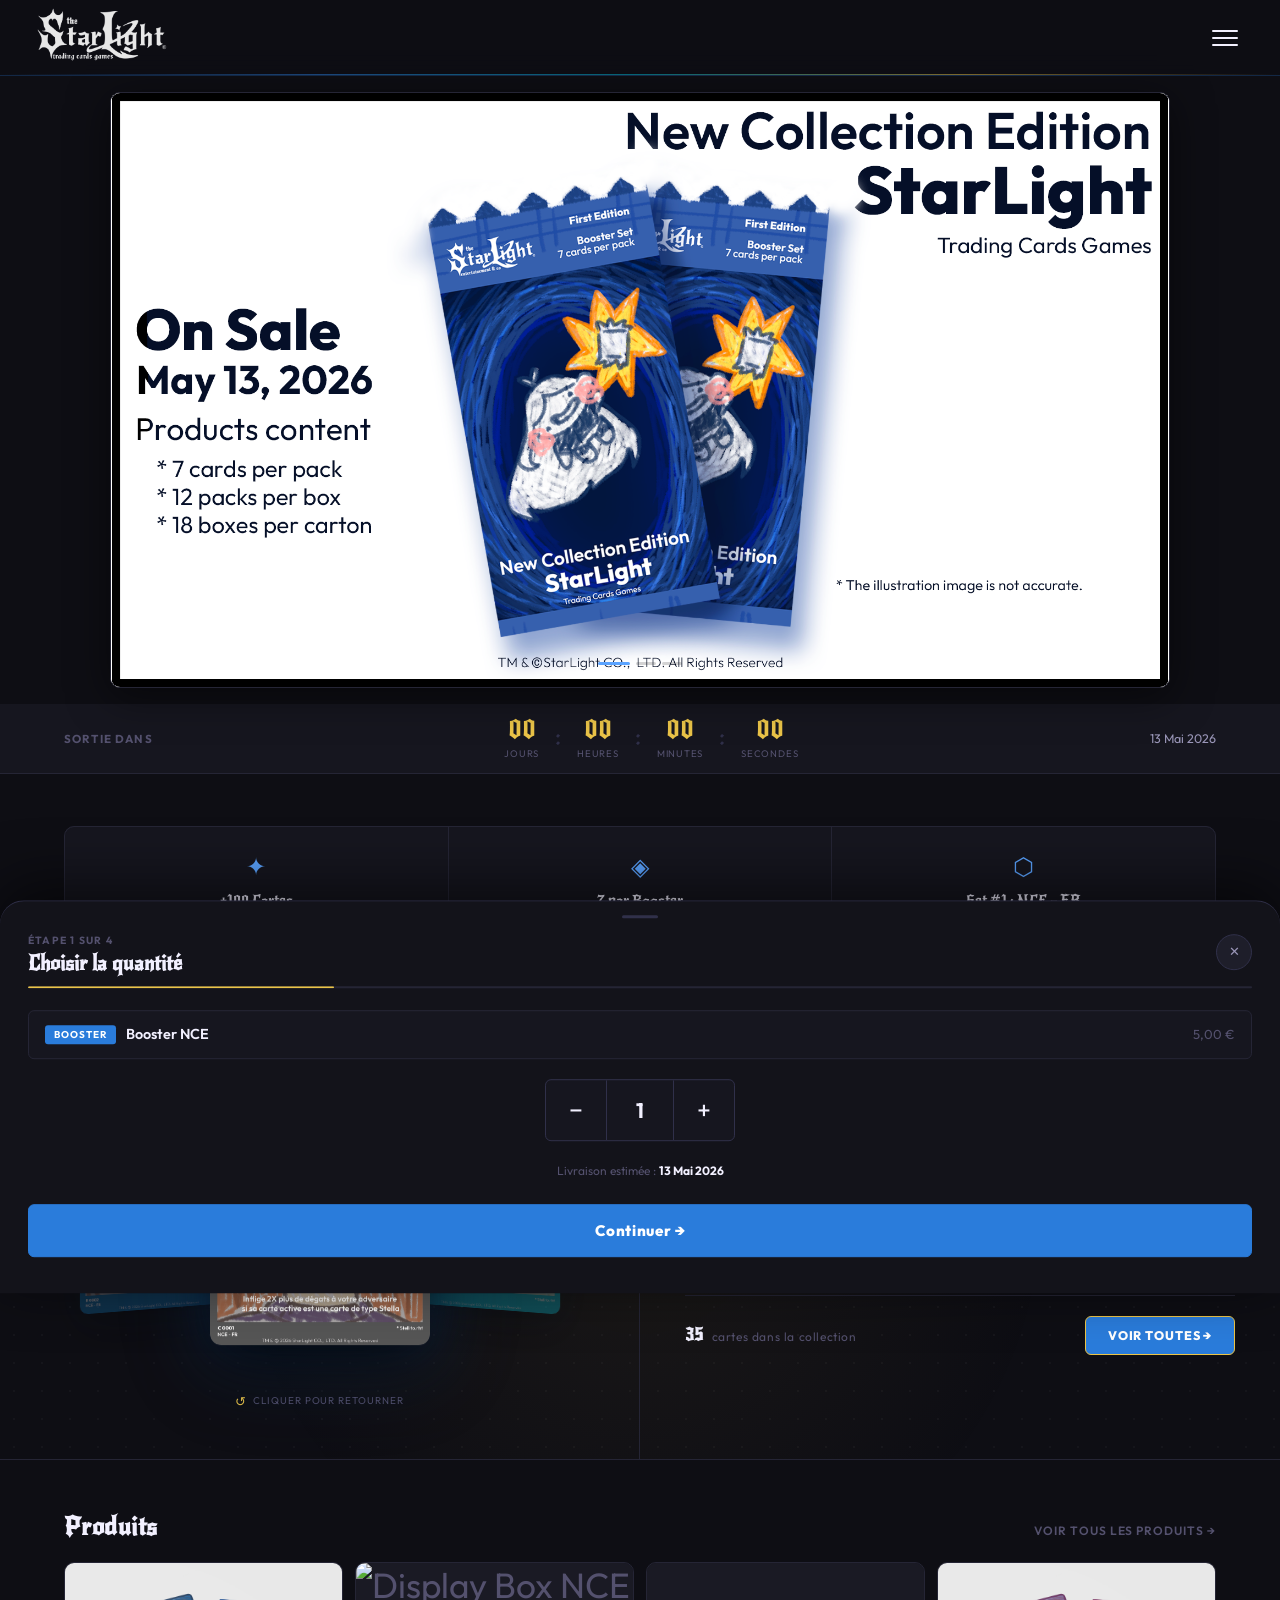
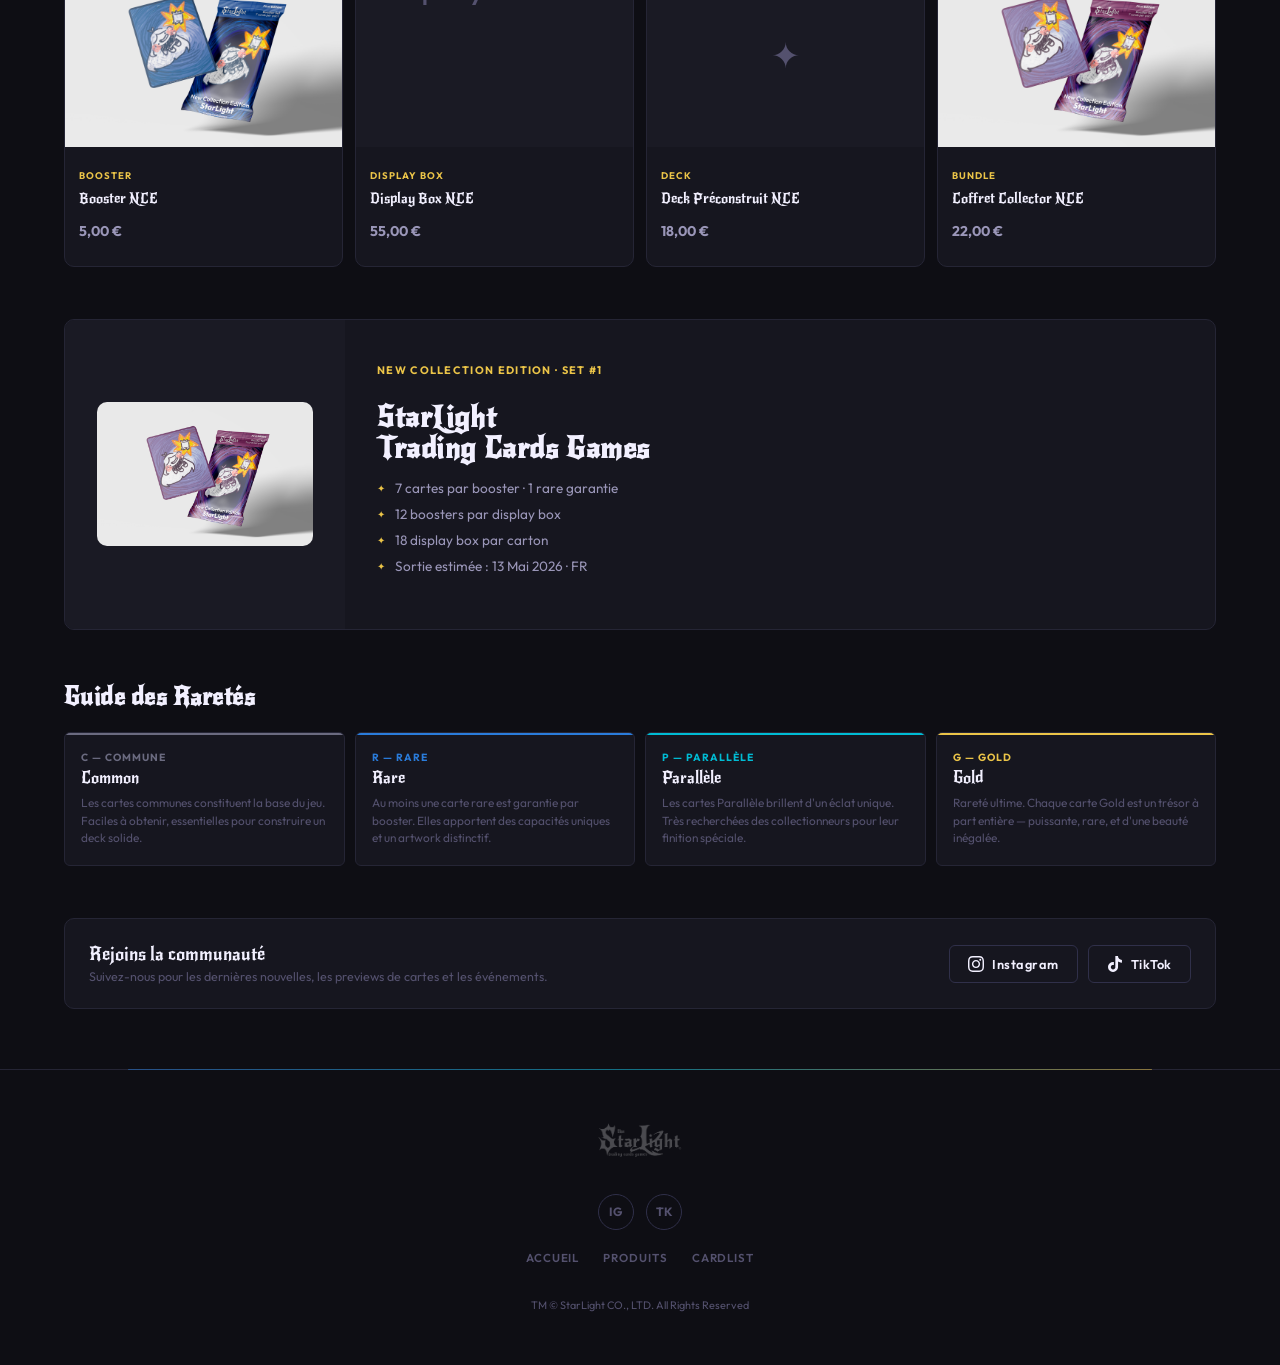
==== commit 79cd0107: "Final ?" ====
--- a/index.html
+++ b/index.html
@@ -1090,7 +1090,7 @@
 				<span class="countdown-unit-label">Secondes</span>
 			</div>
 		</div>
-		<span class="countdown-date">23 Août 2026</span>
+		<span class="countdown-date">13 Mai 2026</span>
 	</div>
 
 	<!-- ========================= -->
@@ -1241,7 +1241,7 @@
 				<div class="release-detail-row">7 cartes par booster · 1 rare garantie</div>
 				<div class="release-detail-row">12 boosters par display box</div>
 				<div class="release-detail-row">18 display box par carton</div>
-				<div class="release-detail-row">Sortie estimée : 23 Août 2026 · FR</div>
+				<div class="release-detail-row">Sortie estimée : 13 Mai 2026 · FR</div>
 			</div>
 			<div class="release-cta">
 				<a href="products.html" class="btn-hero-primary" style="background:var(--rare);border-color:var(--rare);color:#fff;">Précommander maintenant</a>
@@ -1348,7 +1348,7 @@
 				<span class="qty-value" id="qtyValue">1</span>
 				<button class="qty-btn" id="qtyPlus">+</button>
 			</div>
-			<p class="preorder-note" style="text-align:center;">Livraison estimée : <strong style="color:var(--text)">23 Août 2026</strong></p>
+			<p class="preorder-note" style="text-align:center;">Livraison estimée : <strong style="color:var(--text)">13 Mai 2026</strong></p>
 		</div>
 
 		<div class="preorder-step" id="step2">
@@ -1550,7 +1550,7 @@
 
 		// COUNTDOWN
 		function updateCountdown() {
-			const target = new Date("2026-08-23T00:00:00")
+			const target = new Date("2026-05-13T00:18:00")
 			const now = new Date()
 			const diff = target - now
 			if (diff <= 0) {
--- a/index.css
+++ b/index.css
@@ -19,10 +19,14 @@
     --text-muted: #54516e;
 
     /* Couleurs rareté — directement extraites des cartes */
-    --gold:       #e6b800;
+    --gold:       #ebc448;
     --gold-light: #ffd740;
     --gold-dark:  #a07c00;
-    --gold-glow:  rgba(230,184,0,0.18);
+    --gold-glow:  rgba(235,196,72,0.18);
+
+    --secret:     #bf327a;
+    --secret-light: #e05a9a;
+    --secret-glow:  rgba(191,50,122,0.18);
 
     --rare:       #2a7cdb;       /* bleu carte R */
     --rare-light: #5aa3ff;
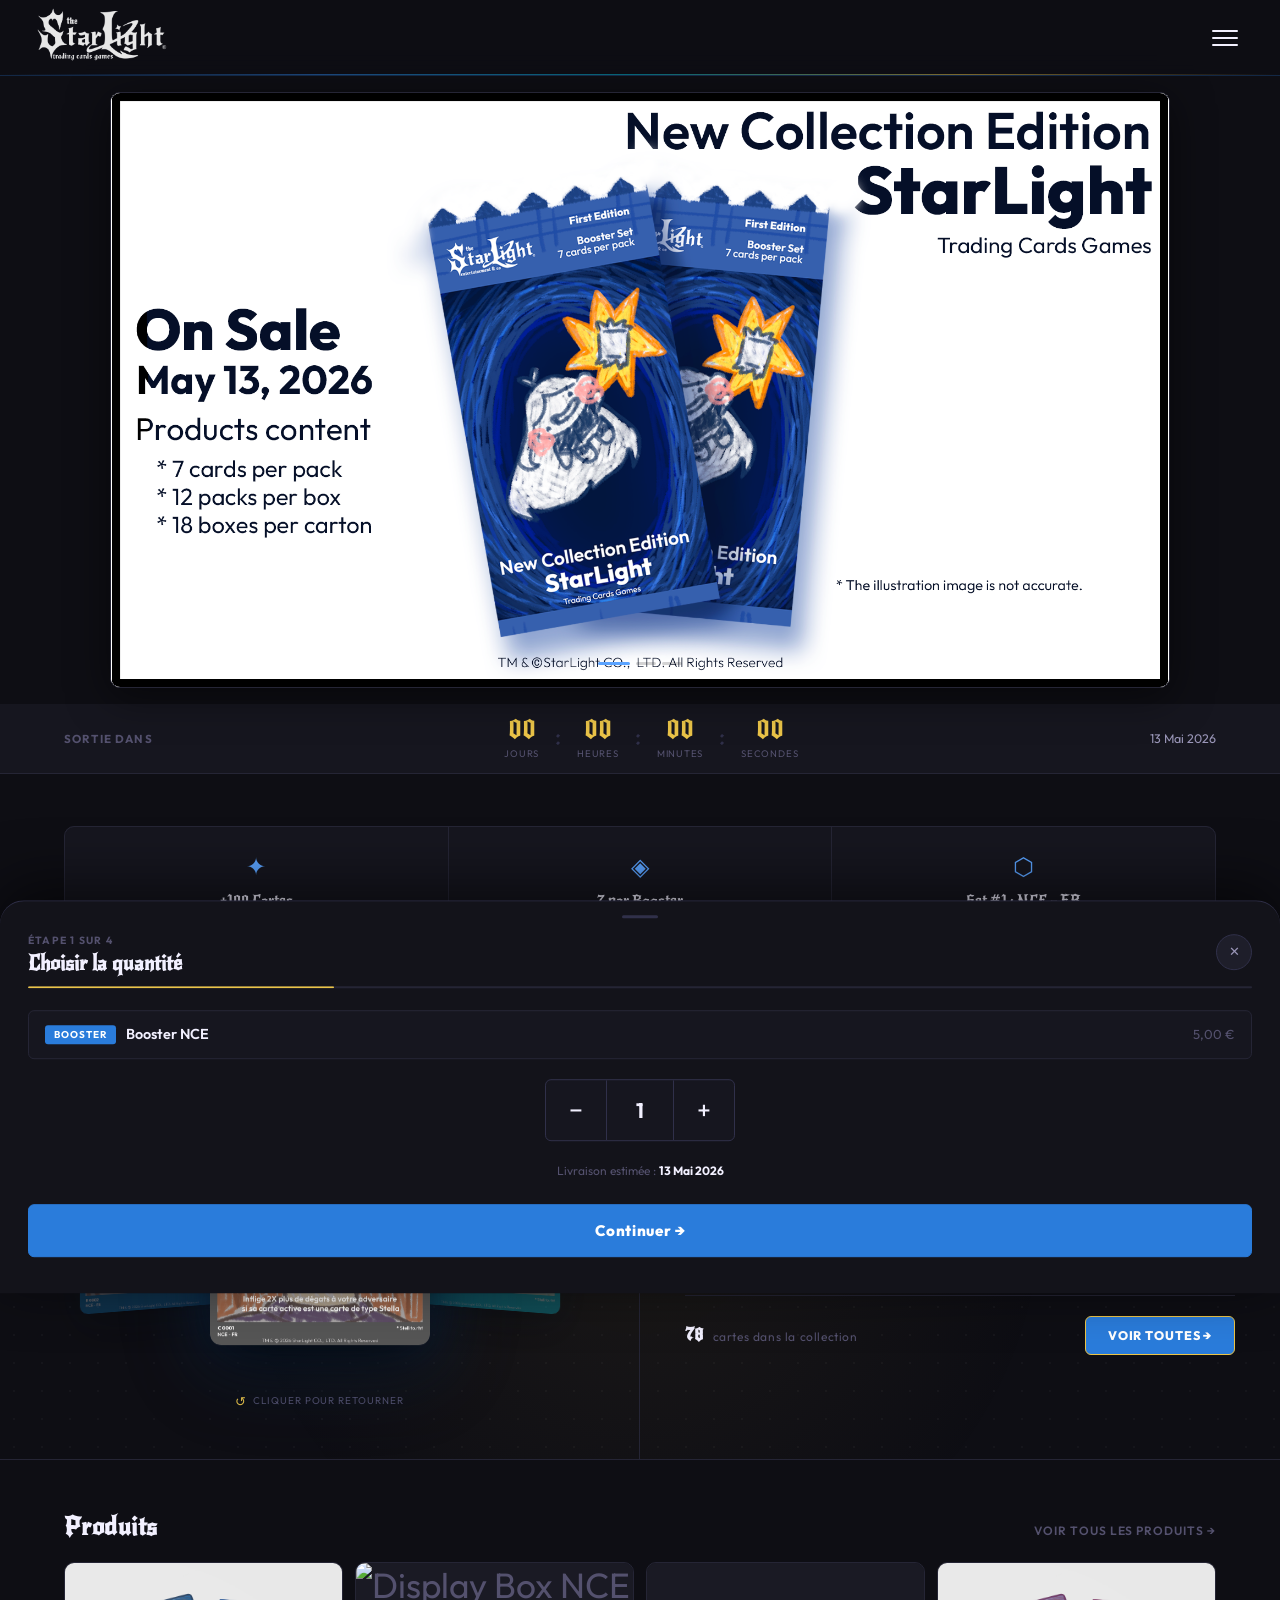
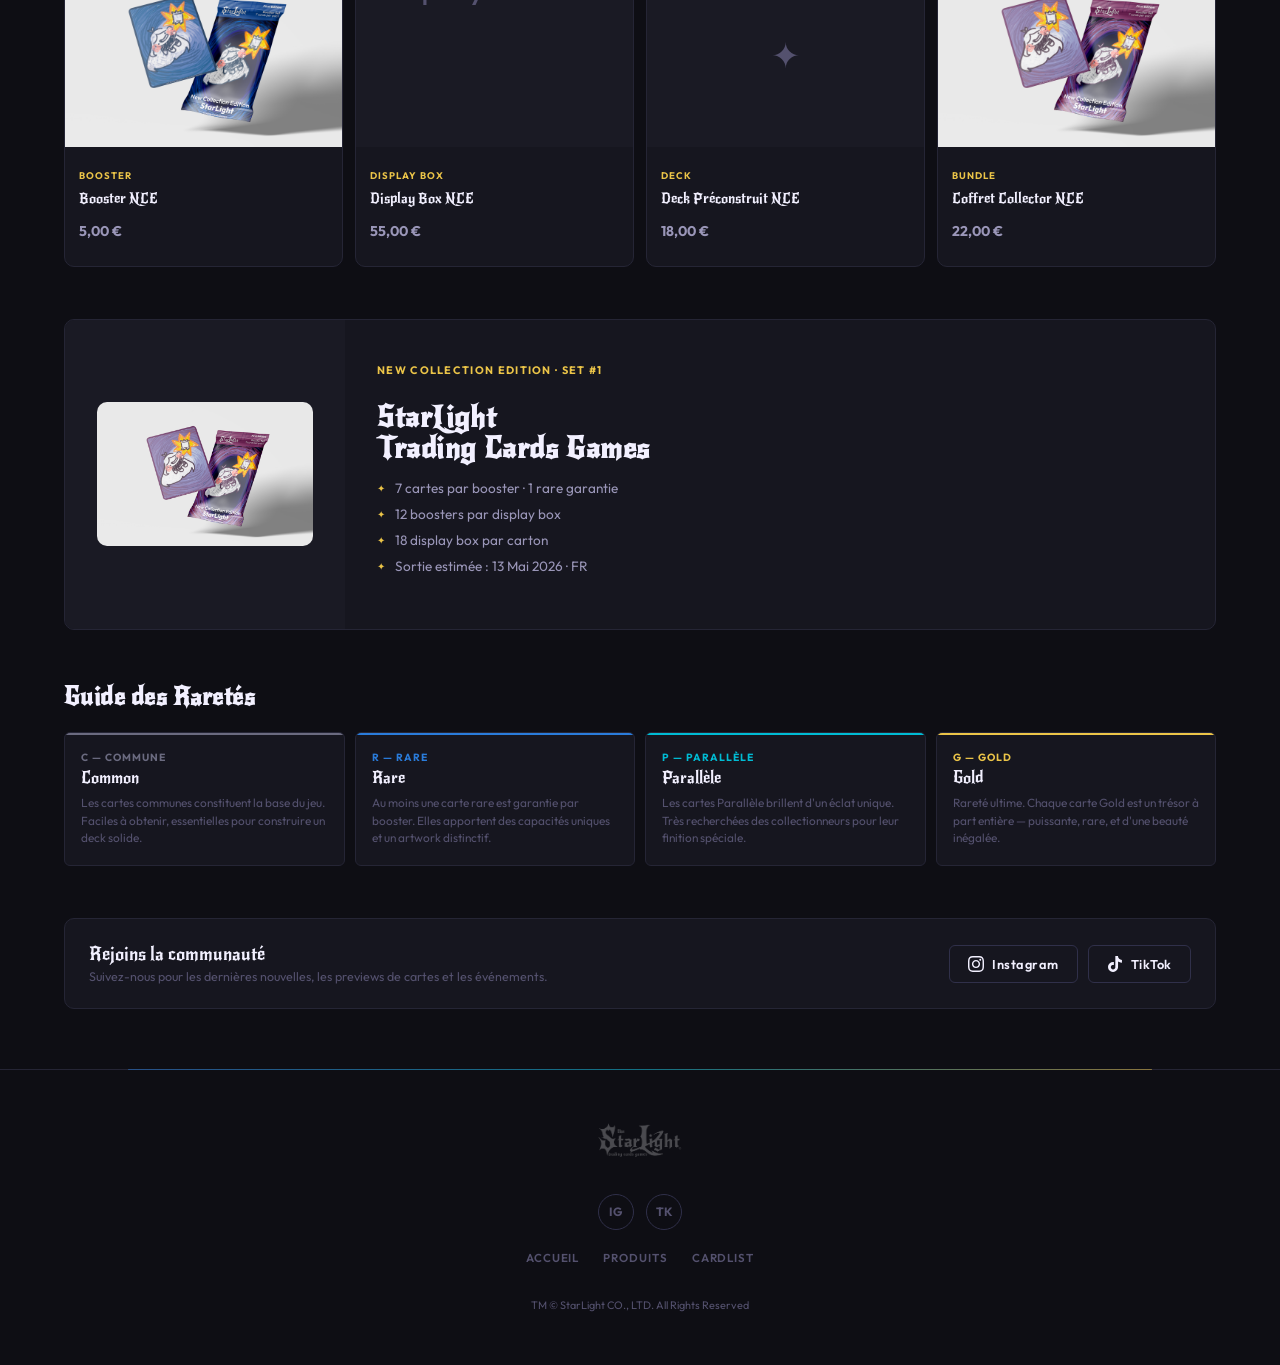
==== commit 15992c94: "oui" ====
--- a/index.html
+++ b/index.html
@@ -1174,7 +1174,7 @@
 				</div>
 				<div class="showcase-divider"></div>
 				<div class="showcase-bottom">
-					<div class="showcase-count"><strong>35</strong> cartes dans la collection</div>
+					<div class="showcase-count"><strong>78</strong> cartes dans la collection</div>
 					<a href="cardlist.html" class="btn-showcase-cta">Voir toutes →</a>
 				</div>
 			</div>
